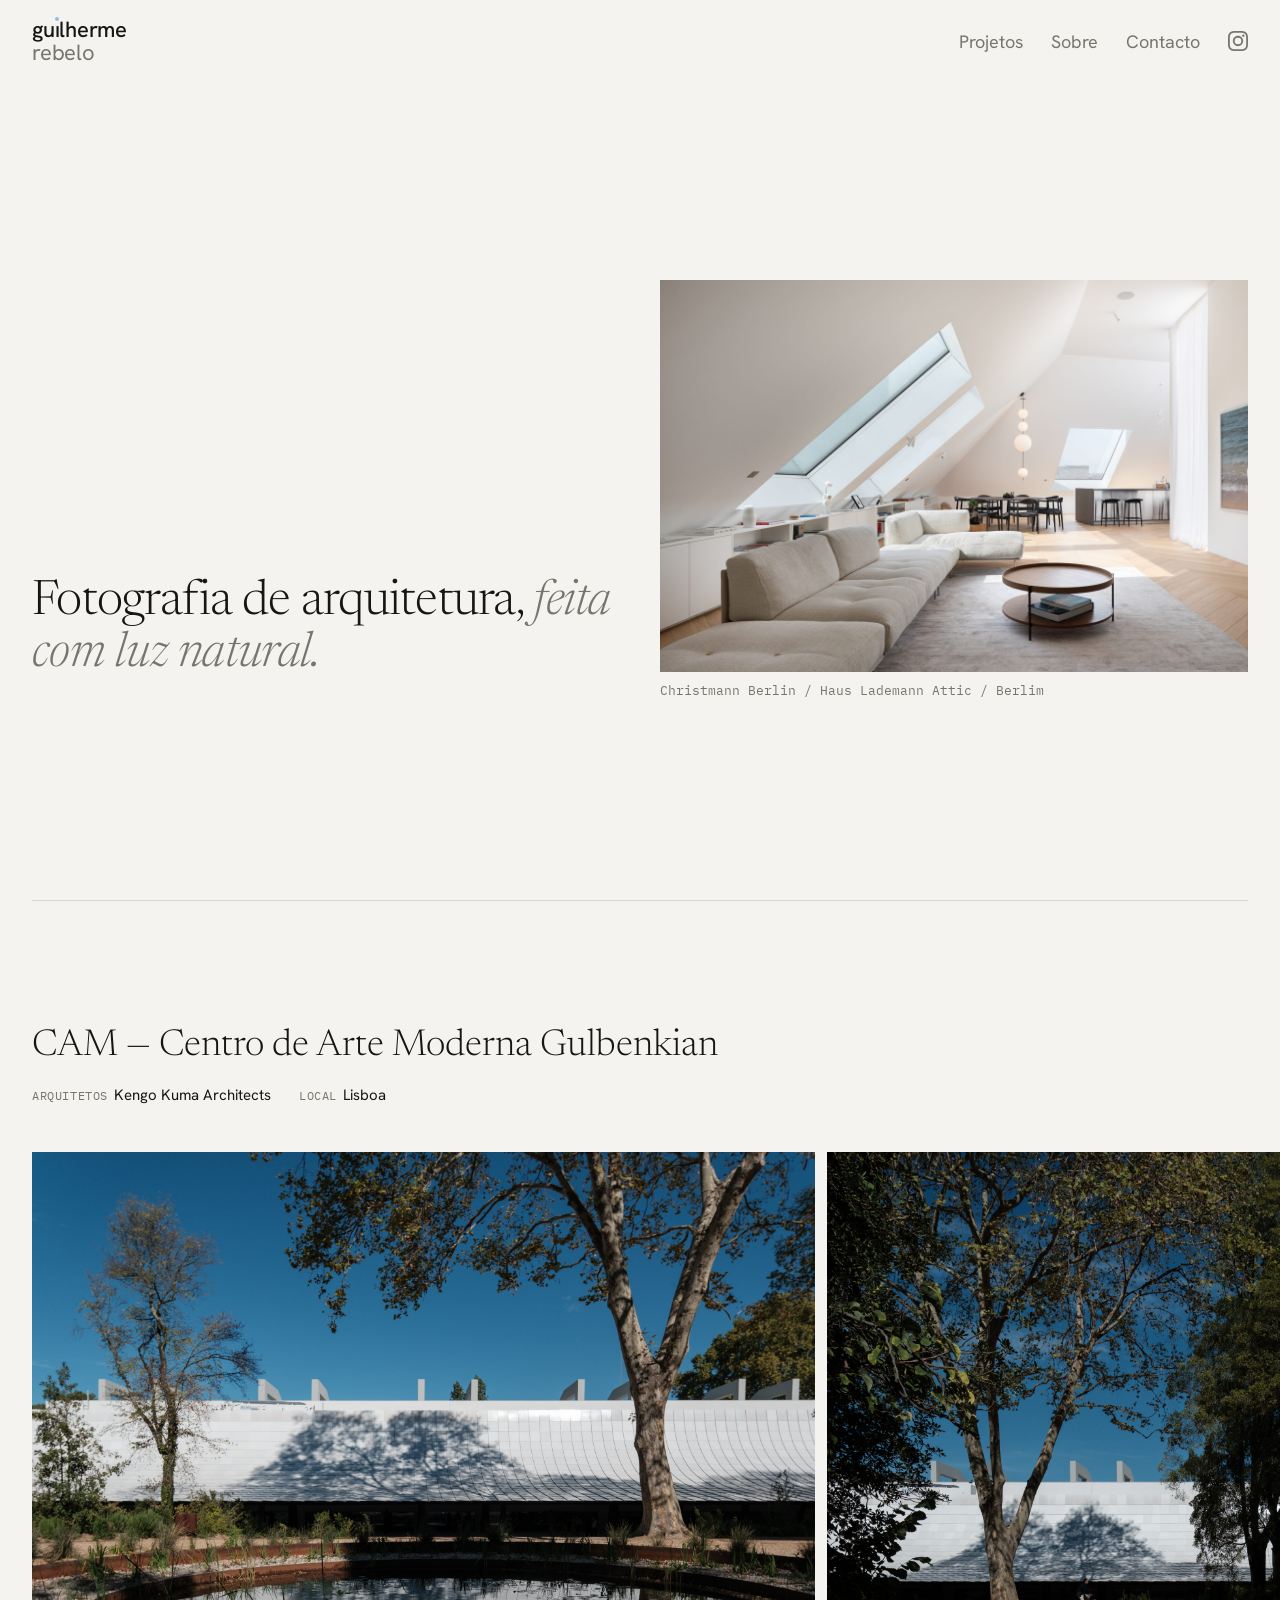
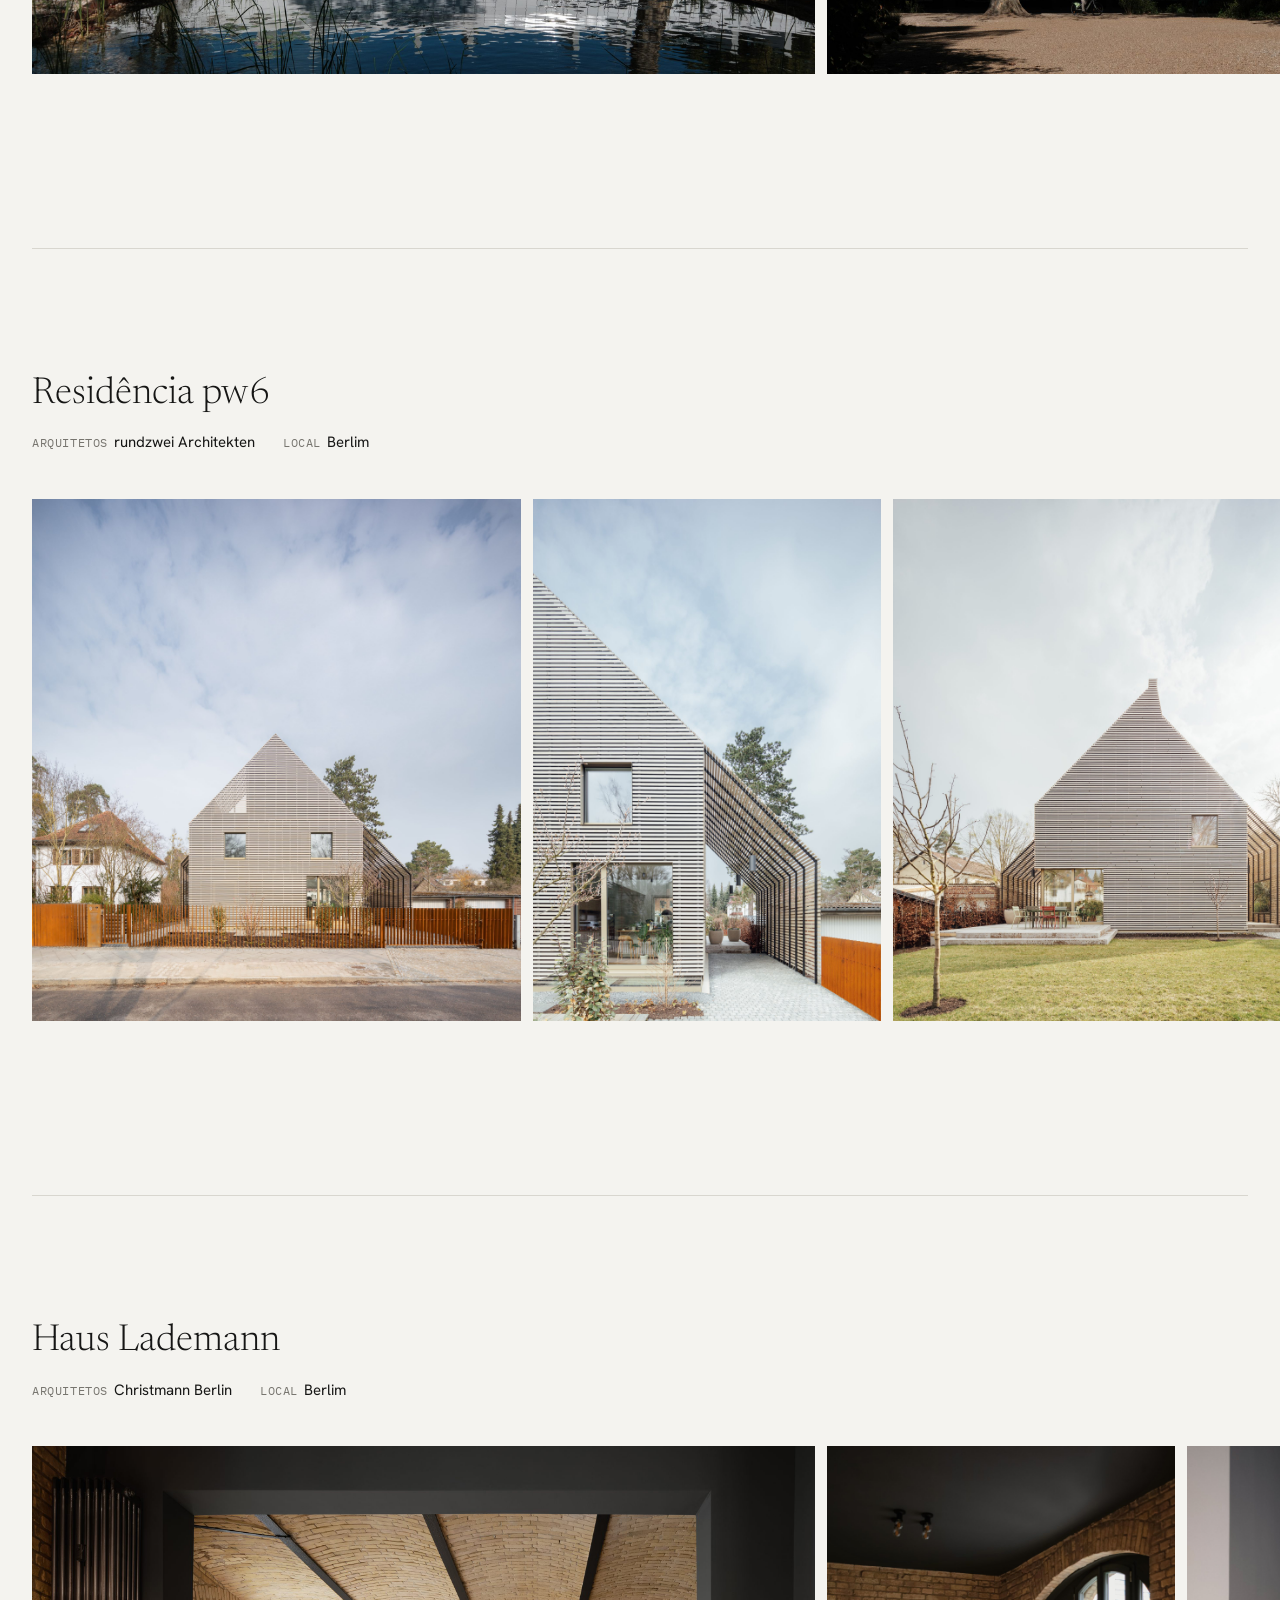
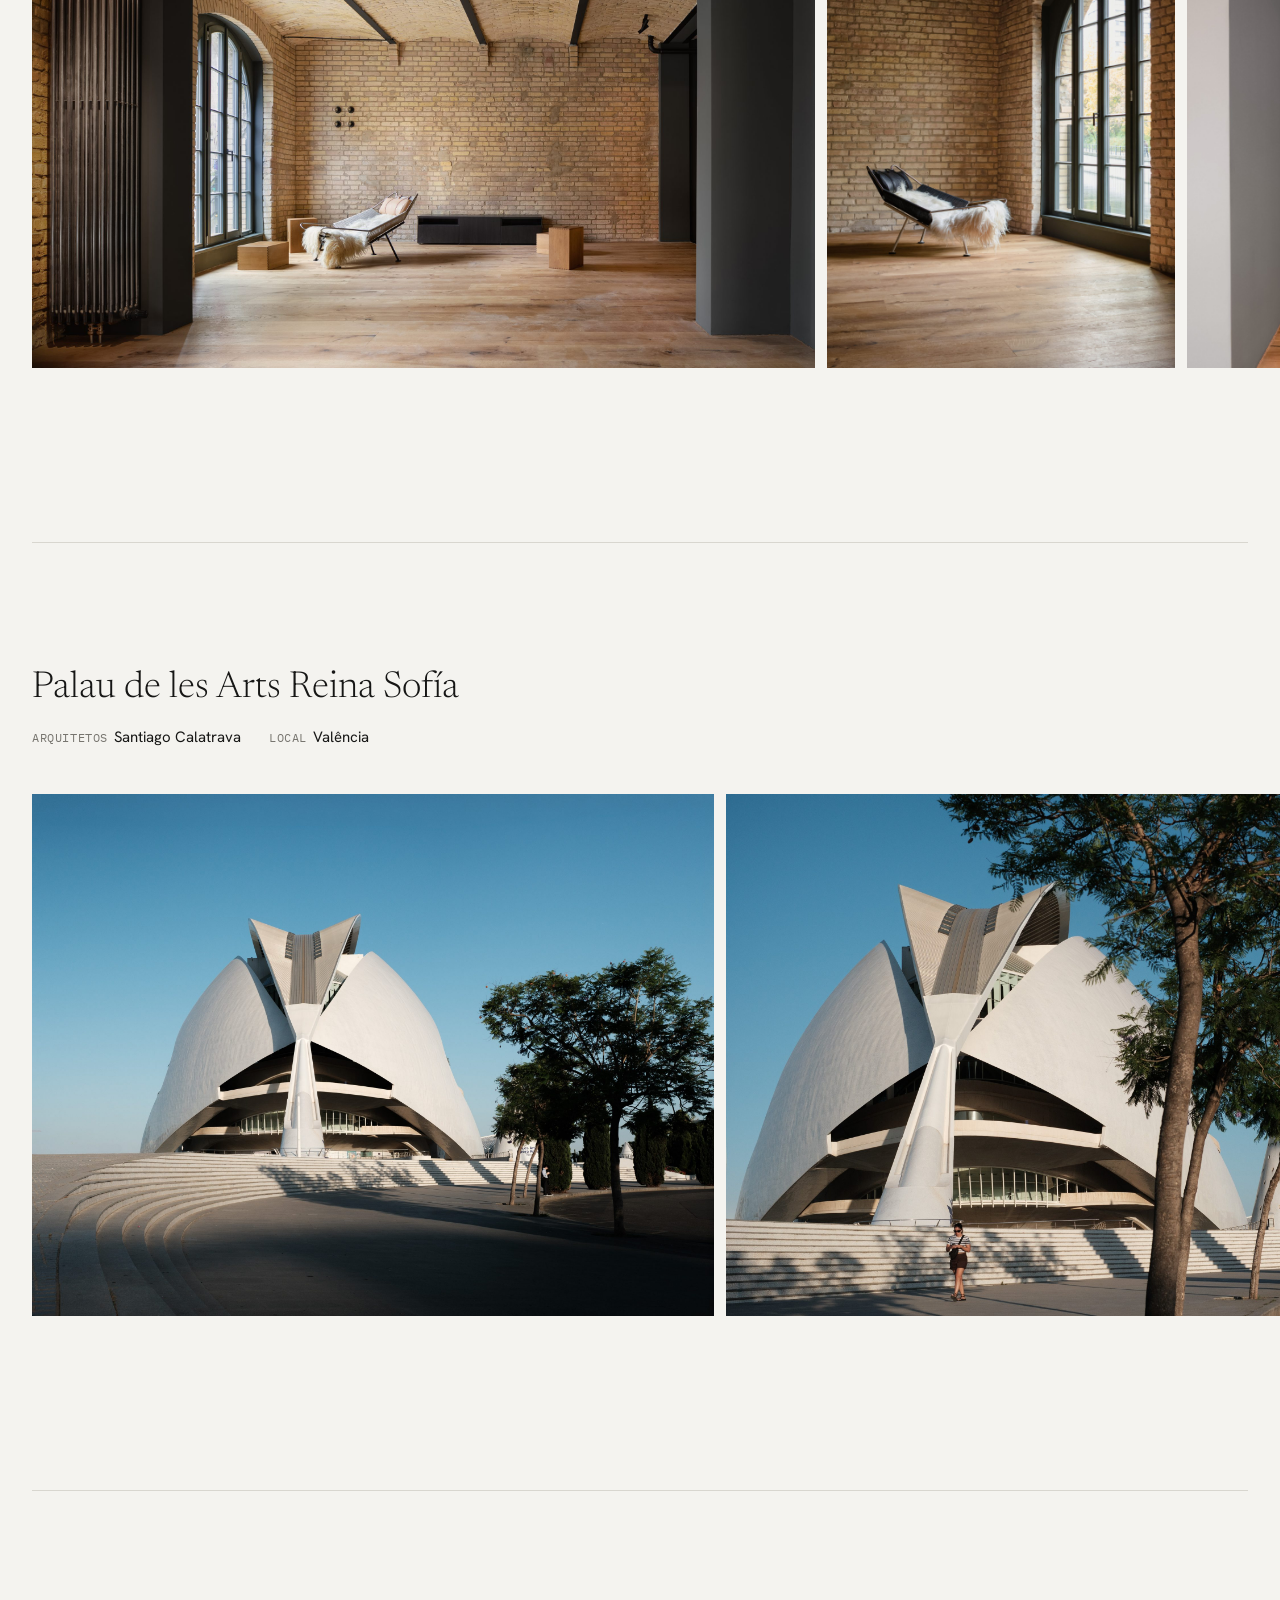
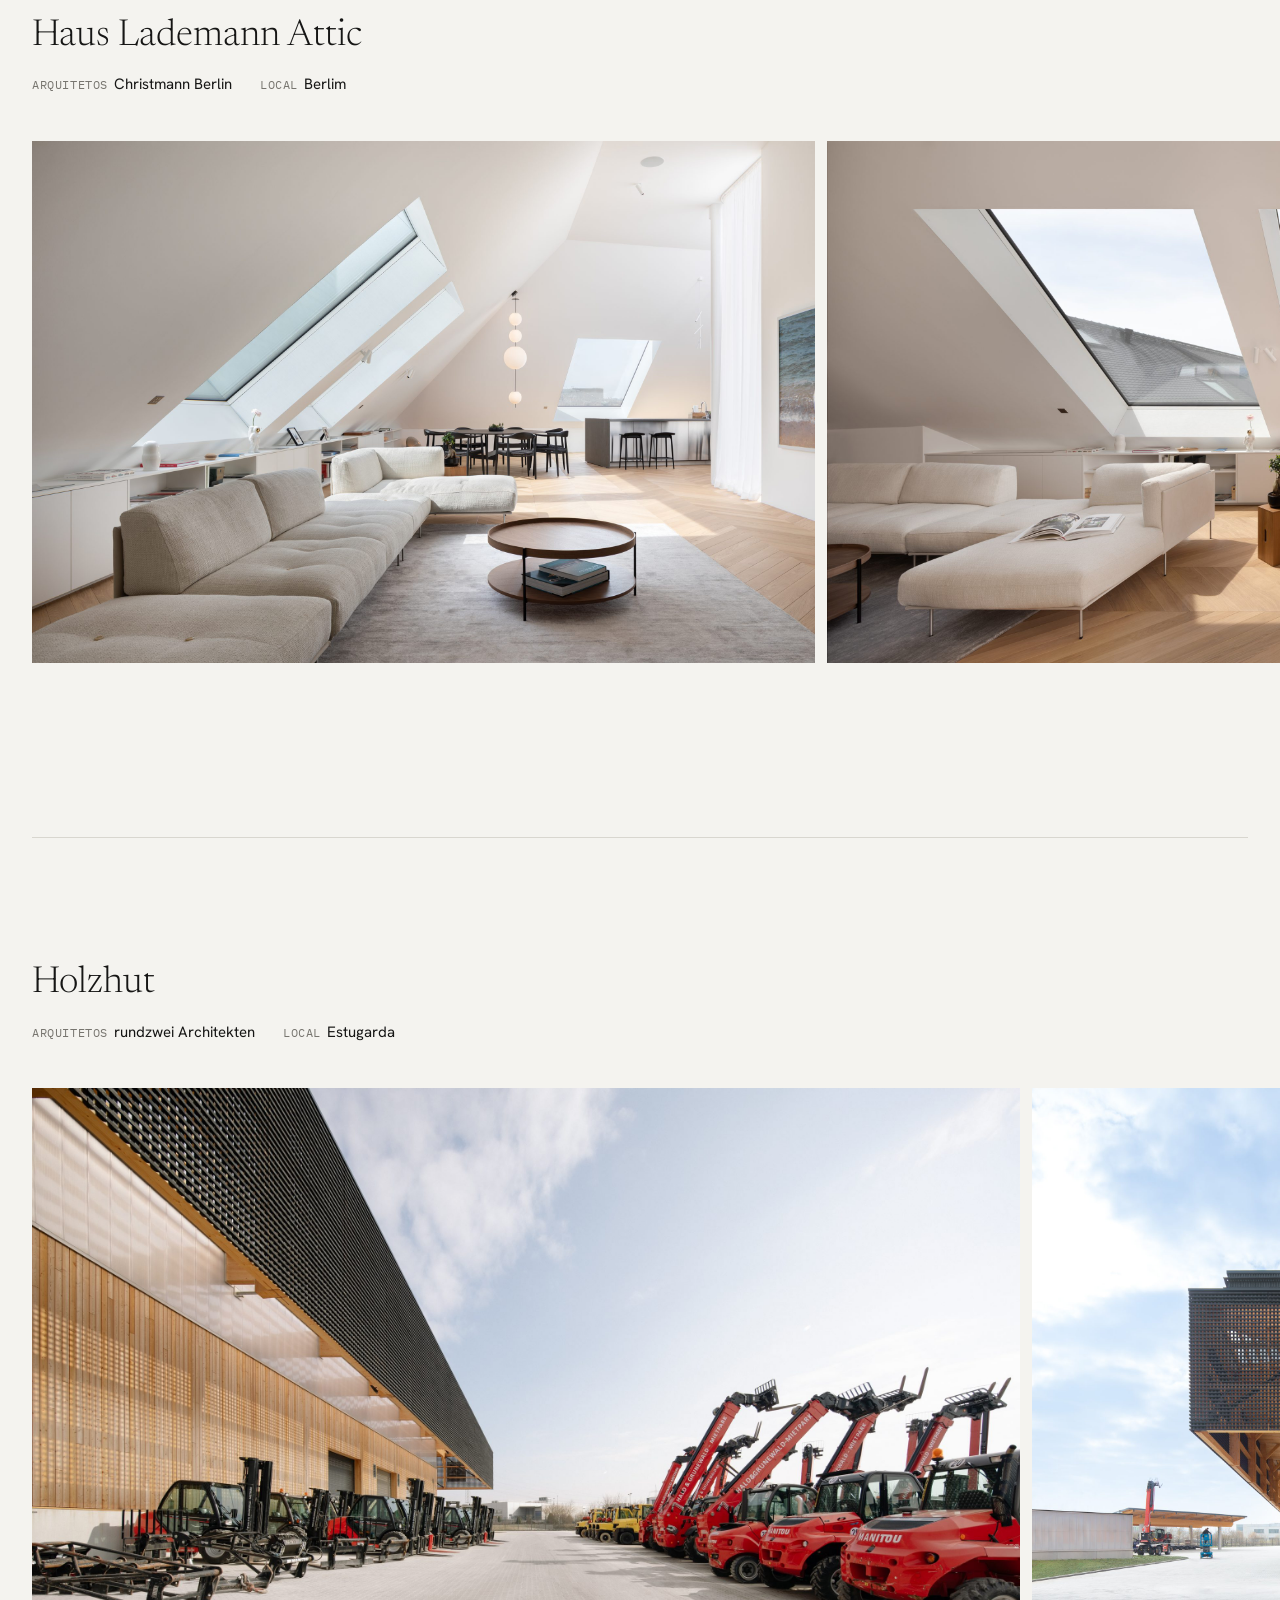
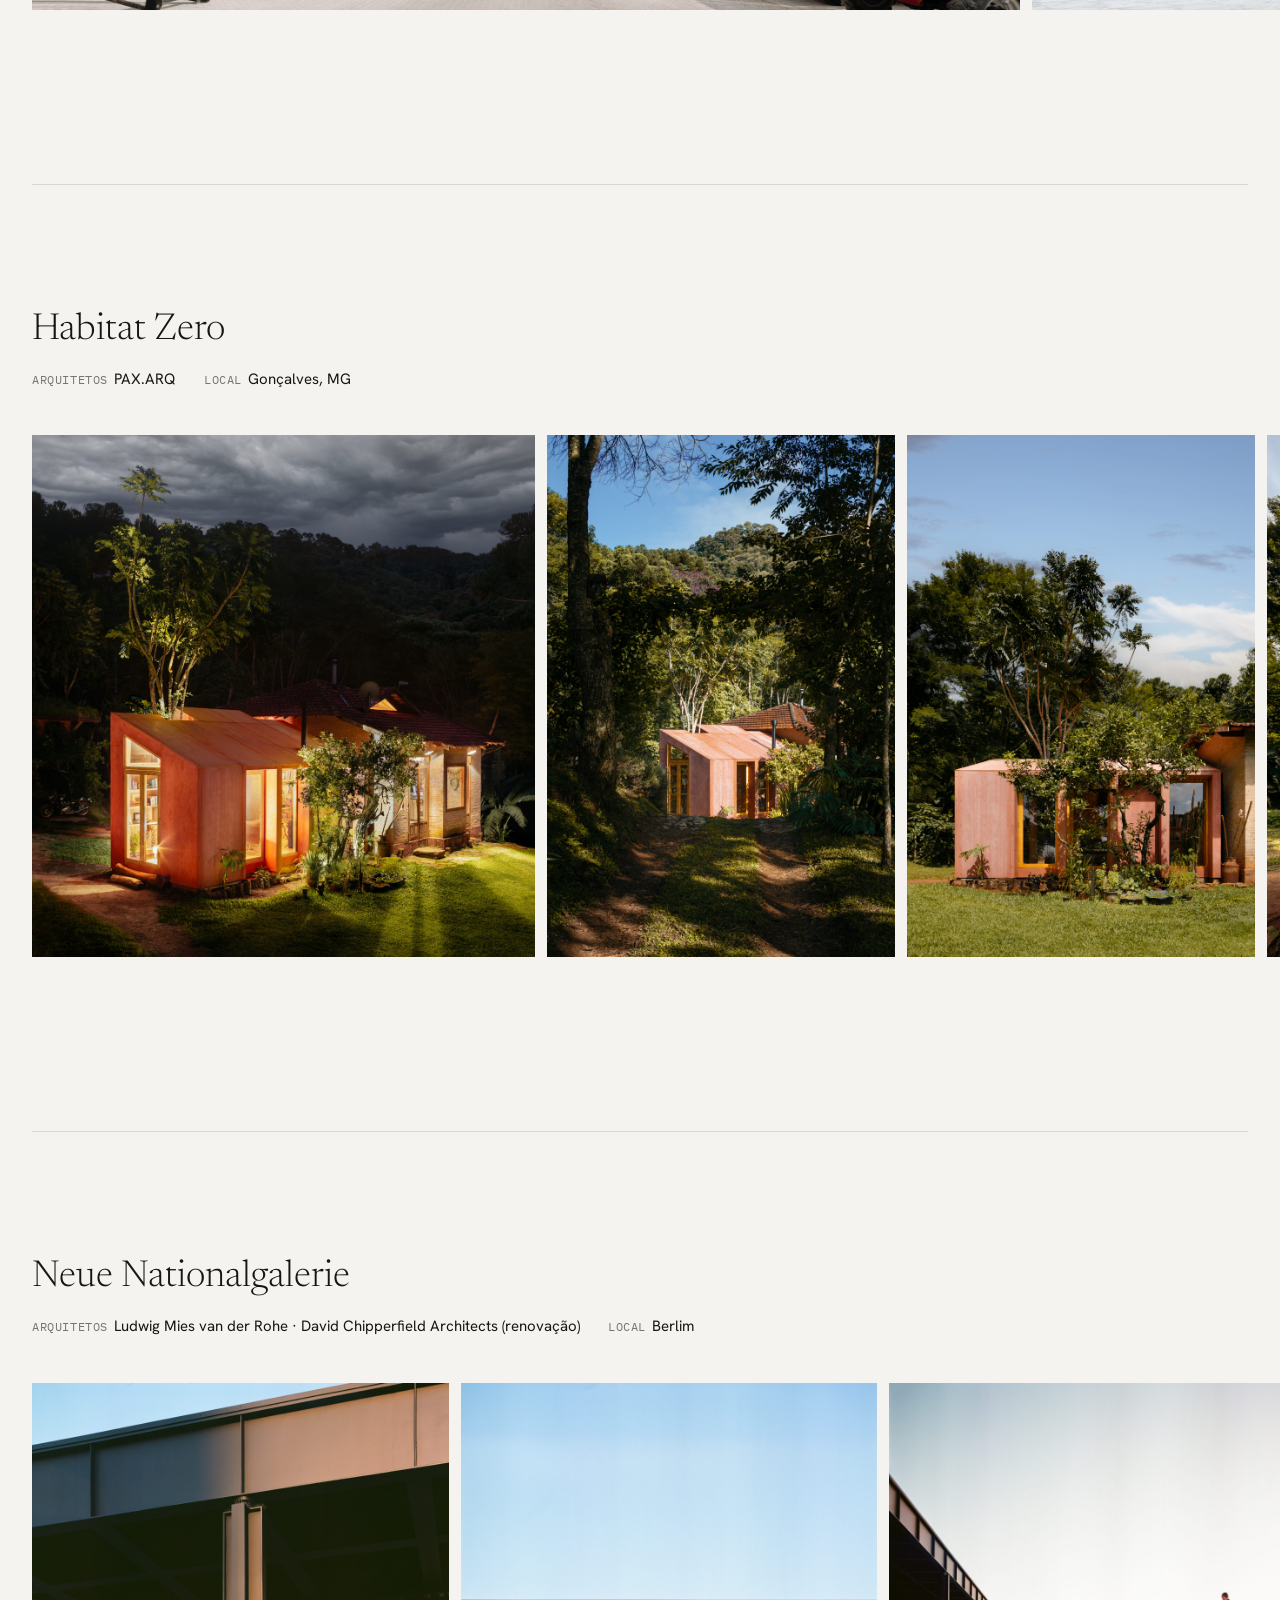
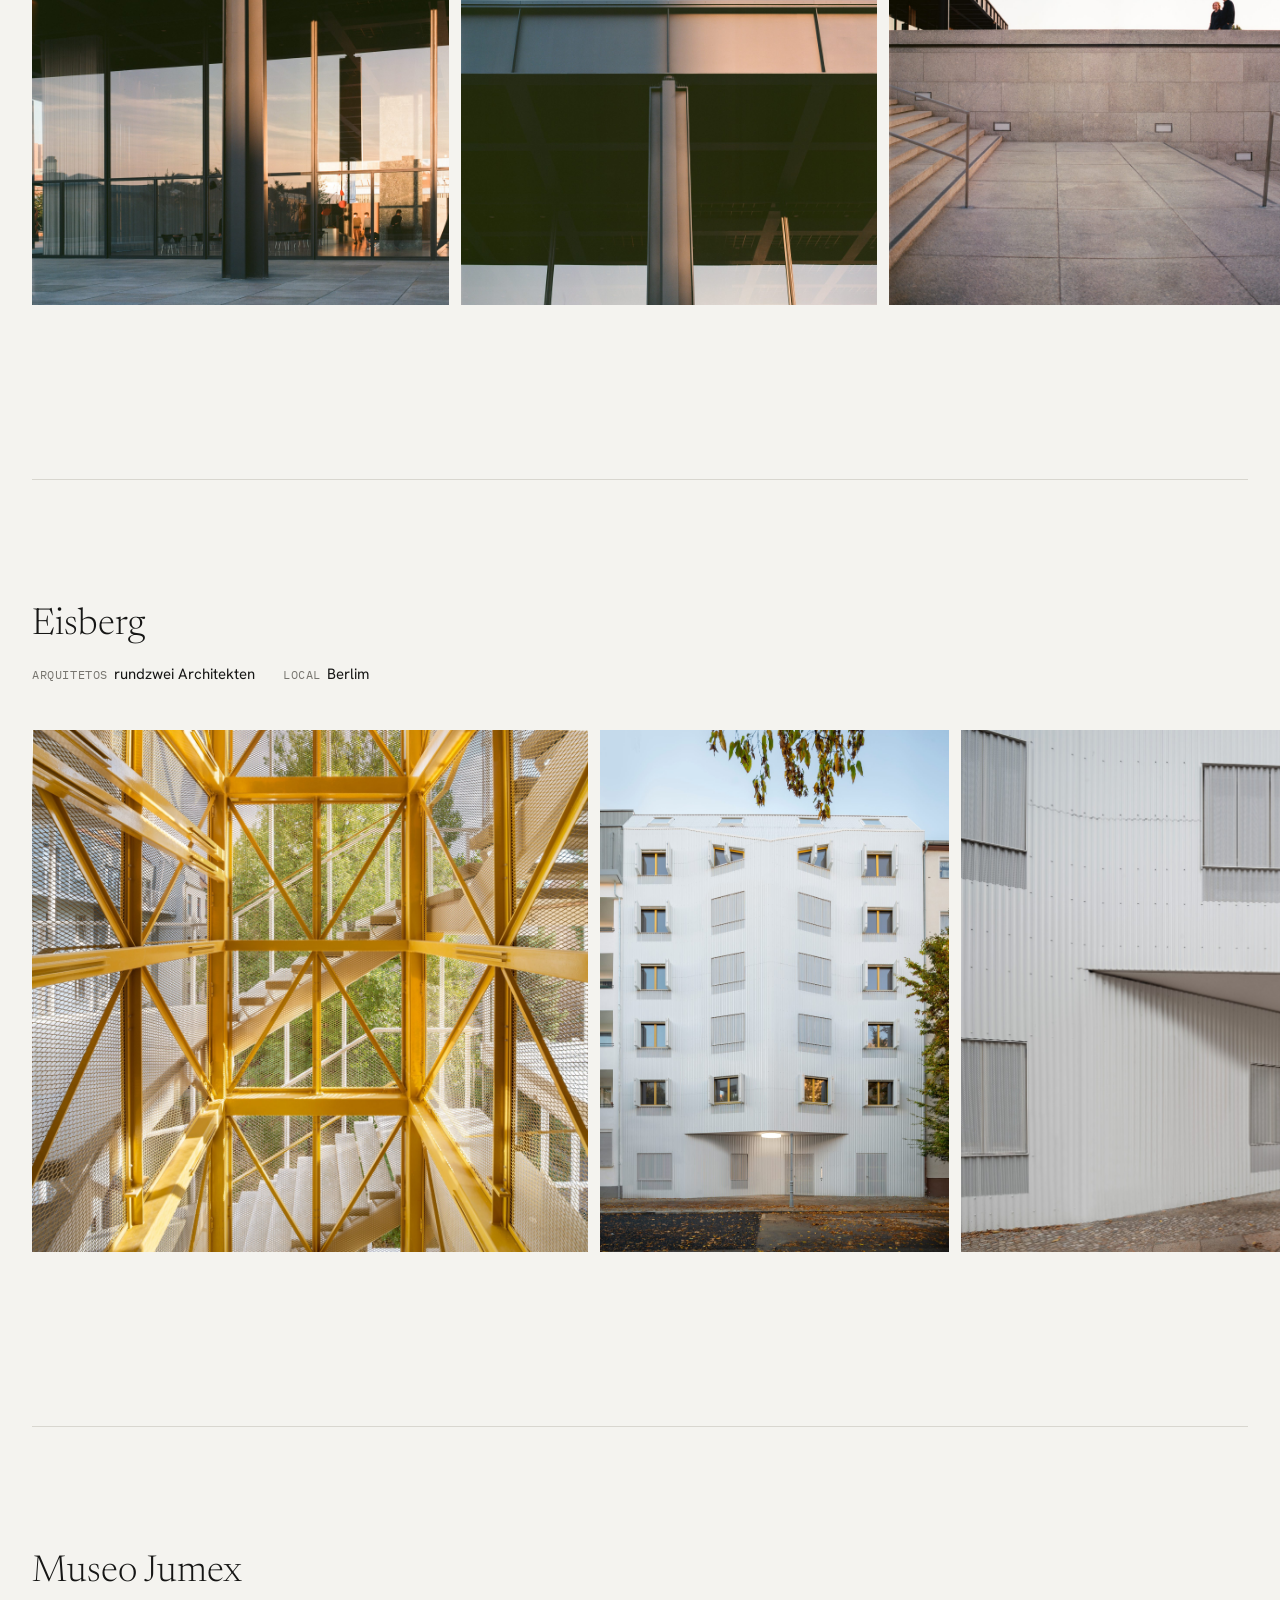
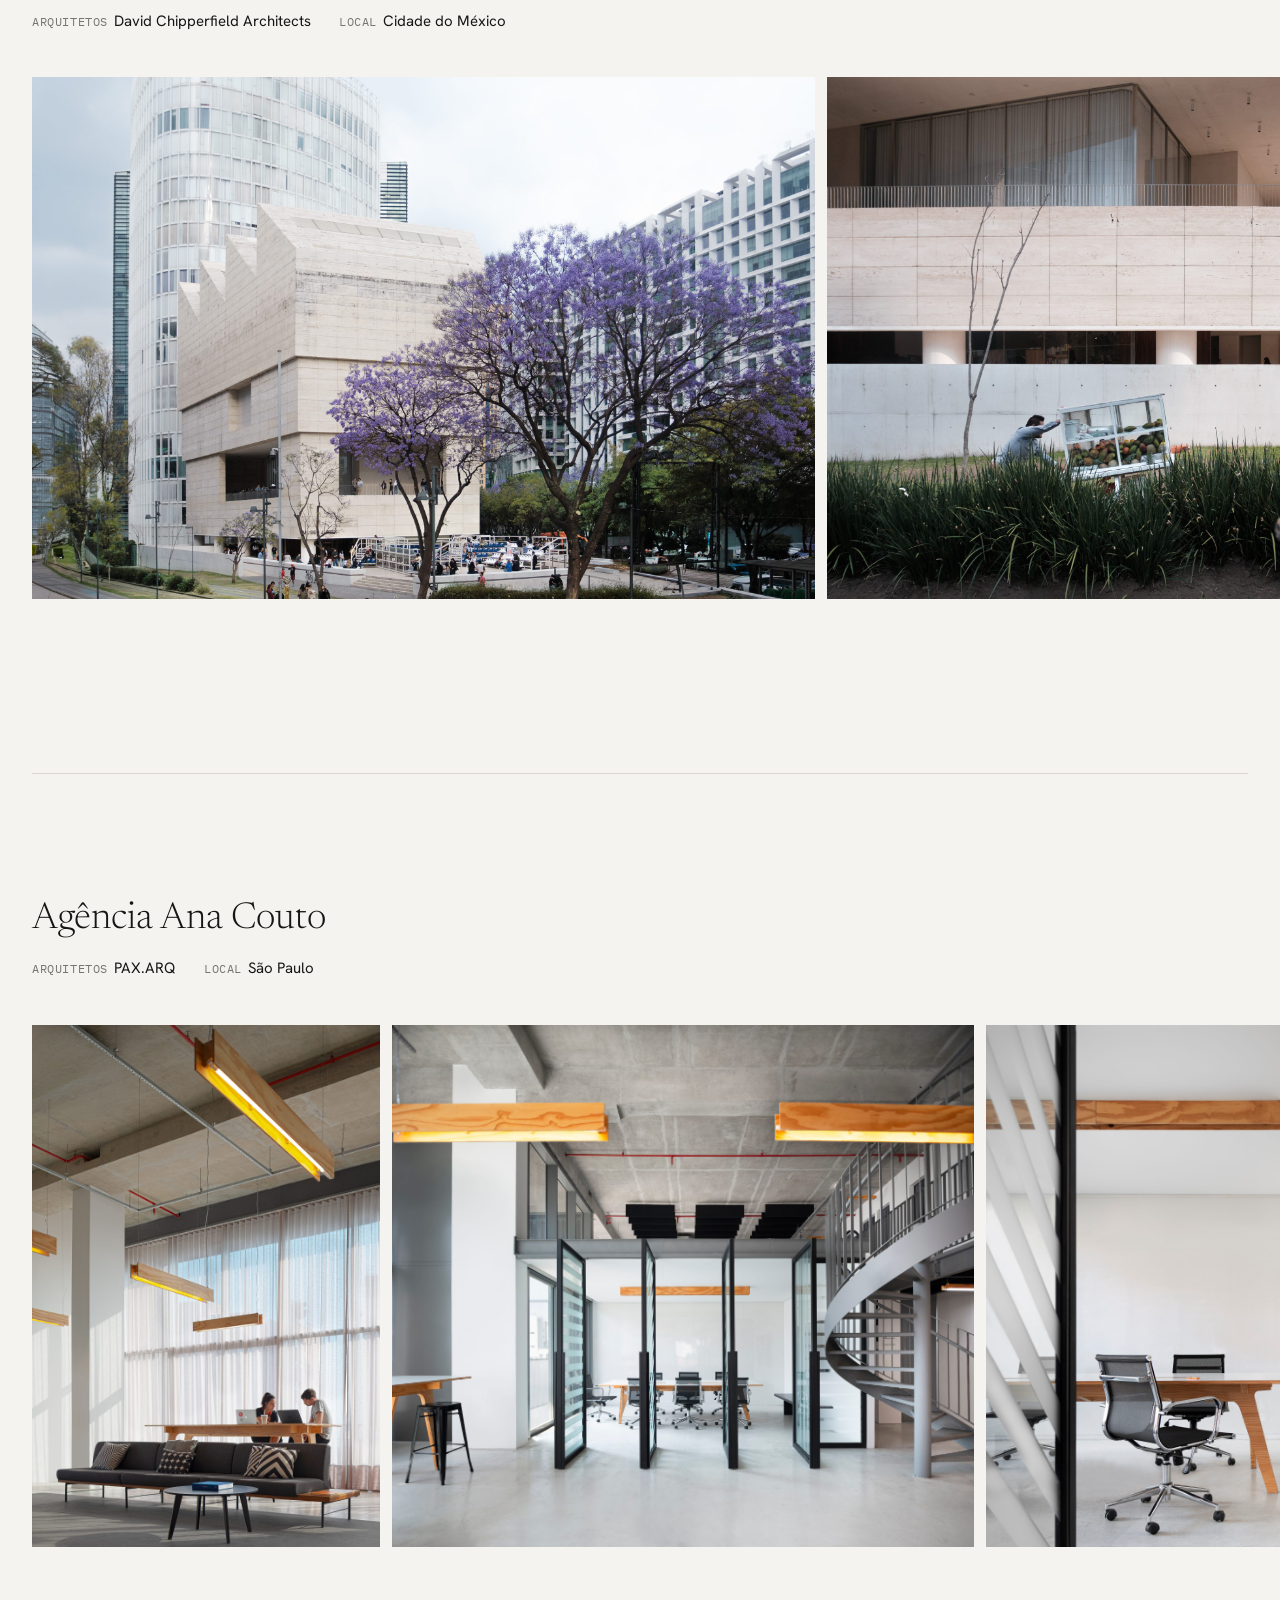
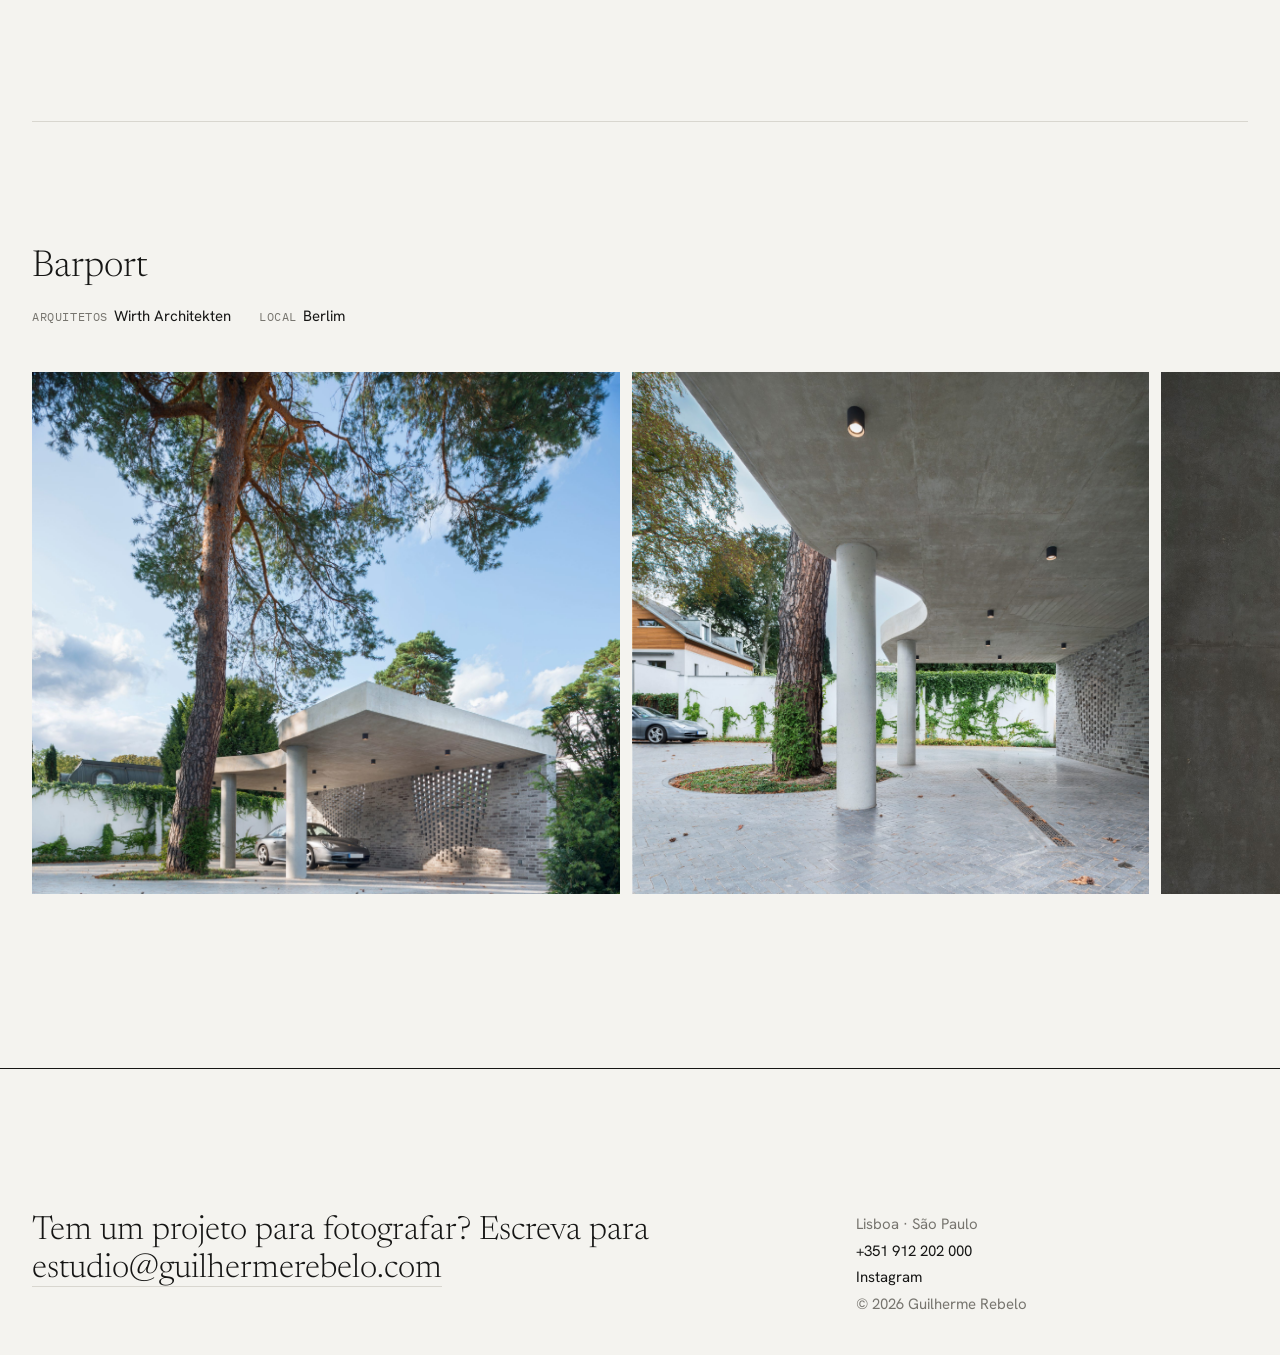
==== index.html @ eb009403 "Added IG icon" ====
<!DOCTYPE html>
<html lang="pt-PT">
	<head>
		<meta charset="UTF-8">
		<meta name="viewport" content="width=device-width, initial-scale=1">
		<title>Guilherme Rebelo — Fotógrafo de Arquitetura em Lisboa</title>
		<meta name="description" content="Guilherme Rebelo, fotógrafo de arquitetura e interiores em Lisboa e São Paulo. Fotografia de arquitetura feita com luz natural, para arquitetos, designers e construtoras.">
		<link rel="canonical" href="https://guilhermerebelo.com/">
		<meta property="og:type" content="website">
		<meta property="og:site_name" content="Guilherme Rebelo">
		<meta property="og:title" content="Guilherme Rebelo — Fotógrafo de Arquitetura em Lisboa">
		<meta property="og:description" content="Guilherme Rebelo, fotógrafo de arquitetura e interiores em Lisboa e São Paulo. Fotografia de arquitetura feita com luz natural, para arquitetos, designers e construtoras.">
		<meta property="og:url" content="https://guilhermerebelo.com/">
		<meta property="og:image" content="https://guilhermerebelo.com/og-image.jpg">
		<meta property="og:image:width" content="1200">
		<meta property="og:image:height" content="630">
		<meta property="og:locale" content="pt_PT">
		<meta name="twitter:card" content="summary_large_image">
		<script type="application/ld+json">
		{
		  "@context": "https://schema.org",
		  "@type": "ProfessionalService",
		  "name": "Guilherme Rebelo — Fotografia de Arquitetura",
		  "description": "Fotografia de arquitetura e interiores, feita com luz natural.",
		  "url": "https://guilhermerebelo.com/",
		  "image": "https://guilhermerebelo.com/og-image.jpg",
		  "logo": "https://guilhermerebelo.com/apple-touch-icon.png",
		  "email": "estudio@guilhermerebelo.com",
		  "telephone": "+351912202000",
		  "address": {
		    "@type": "PostalAddress",
		    "addressLocality": "Lisboa",
		    "addressCountry": "PT"
		  },
		  "areaServed": [
		    "Lisboa",
		    "Portugal",
		    "São Paulo",
		    "Brasil"
		  ],
		  "founder": {
		    "@type": "Person",
		    "name": "Guilherme Rebelo",
		    "jobTitle": "Fotógrafo de arquitetura"
		  },
		  "sameAs": [
		    "https://www.instagram.com/guilhermerebelo.foto/"
		  ]
		}
		</script>
		<link rel="preconnect" href="https://fonts.googleapis.com">
		<link rel="preconnect" href="https://fonts.gstatic.com" crossorigin>
		<link rel="stylesheet" href="https://fonts.googleapis.com/css2?family=Newsreader:ital,opsz,wght@0,6..72,300;1,6..72,300&family=Hanken+Grotesk:wght@400;500&family=IBM+Plex+Mono&display=swap">
		<link rel="icon" href="favicon.svg" type="image/svg+xml">
		<link rel="icon" href="favicon-32.png" type="image/png" sizes="32x32">
		<link rel="apple-touch-icon" href="apple-touch-icon.png">
		<link rel="stylesheet" href="style.css?v=13">
	</head>
	<body>
		<header class="site-header">
			<a class="logo" href="index.html" aria-label="Guilherme Rebelo, início">
				<span class="logo-name"><span>gu<span class="dot-i">ı</span>lherme</span><span>rebelo</span></span>
			</a>
			<nav>
				<a href="index.html#projetos">Projetos</a>
				<a href="sobre.html">Sobre</a>
				<a href="#contacto">Contacto</a>
				<a class="nav-ig" href="https://www.instagram.com/guilhermerebelo.foto/" target="_blank" rel="noopener" aria-label="Instagram">
					<svg viewBox="0 0 1000 1000" aria-hidden="true">
						<path fill="currentColor" transform="translate(-2.5 -2.5)" d="M295.42,6c-53.2,2.51-89.53,11-121.29,23.48-32.87,12.81-60.73,30-88.45,57.82S40.89,143,28.17,175.92c-12.31,31.83-20.65,68.19-23,121.42S2.3,367.68,2.56,503.46,3.42,656.26,6,709.6c2.54,53.19,11,89.51,23.48,121.28,12.83,32.87,30,60.72,57.83,88.45S143,964.09,176,976.83c31.8,12.29,68.17,20.67,121.39,23s70.35,2.87,206.09,2.61,152.83-.86,206.16-3.39S799.1,988,830.88,975.58c32.87-12.86,60.74-30,88.45-57.84S964.1,862,976.81,829.06c12.32-31.8,20.69-68.17,23-121.35,2.33-53.37,2.88-70.41,2.62-206.17s-.87-152.78-3.4-206.1-11-89.53-23.47-121.32c-12.85-32.87-30-60.7-57.82-88.45S862,40.87,829.07,28.19c-31.82-12.31-68.17-20.7-121.39-23S637.33,2.3,501.54,2.56,348.75,3.4,295.42,6m5.84,903.88c-48.75-2.12-75.22-10.22-92.86-17-23.36-9-40-19.88-57.58-37.29s-28.38-34.11-37.5-57.42c-6.85-17.64-15.1-44.08-17.38-92.83-2.48-52.69-3-68.51-3.29-202s.22-149.29,2.53-202c2.08-48.71,10.23-75.21,17-92.84,9-23.39,19.84-40,37.29-57.57s34.1-28.39,57.43-37.51c17.62-6.88,44.06-15.06,92.79-17.38,52.73-2.5,68.53-3,202-3.29s149.31.21,202.06,2.53c48.71,2.12,75.22,10.19,92.83,17,23.37,9,40,19.81,57.57,37.29s28.4,34.07,37.52,57.45c6.89,17.57,15.07,44,17.37,92.76,2.51,52.73,3.08,68.54,3.32,202s-.23,149.31-2.54,202c-2.13,48.75-10.21,75.23-17,92.89-9,23.35-19.85,40-37.31,57.56s-34.09,28.38-57.43,37.5c-17.6,6.87-44.07,15.07-92.76,17.39-52.73,2.48-68.53,3-202.05,3.29s-149.27-.25-202-2.53m407.6-674.61a60,60,0,1,0,59.88-60.1,60,60,0,0,0-59.88,60.1M245.77,503c.28,141.8,115.44,256.49,257.21,256.22S759.52,643.8,759.25,502,643.79,245.48,502,245.76,245.5,361.22,245.77,503m90.06-.18a166.67,166.67,0,1,1,167,166.34,166.65,166.65,0,0,1-167-166.34"/>
					</svg>
				</a>
			</nav>
		</header>

		<section class="cover">
			<h1>Fotografia de arquitetura, <em>feita com luz natural.</em></h1>
			<figure class="cover-image" id="cover-image"></figure>
		</section>

		<main id="projetos">
		<section class="project" id="cam">
			<div class="title">
				<h2>CAM — Centro de Arte Moderna Gulbenkian</h2>
				<dl>
					<div><dt>Arquitetos</dt><dd>Kengo Kuma Architects</dd></div>
					<div><dt>Local</dt><dd>Lisboa</dd></div>
				</dl>
			</div>
			<div class="row">
				<img src="images/gulbenkian-01.jpg" alt="a sombra de uma árvore projetada na longa cobertura de azulejos brancos, refletida no lago do jardim" width="2400" height="1600" loading="lazy">
				<img src="images/gulbenkian-02.jpg" alt="a cobertura branca vista entre as árvores do jardim, com a sombra de um plátano desenhada na fachada" width="2400" height="1600" loading="lazy">
				<img src="images/gulbenkian-03.jpg" alt="um casal sentado junto ao lago, de costas, diante da cobertura de azulejos brancos e de um grande plátano" width="2194" height="2400" loading="lazy">
				<img src="images/gulbenkian-04.jpg" alt="um grande plátano contra o céu azul, diante da cobertura branca, com uma pessoa sentada à beira do lago" width="2400" height="2236" loading="lazy">
				<img src="images/gulbenkian-05.jpg" alt="a grande pala curva de madeira e azulejo branco, sobre pilares escuros, contra o céu azul" width="2400" height="1600" loading="lazy">
				<img src="images/gulbenkian-06.jpg" alt="sob a pala de madeira, uma pessoa passa diante da parede branca com o nome do Centro de Arte Moderna" width="2400" height="1660" loading="lazy">
				<img src="images/gulbenkian-07.jpg" alt="uma visitante de casaco vermelho caminha no jardim, diante da cobertura branca e da pala de madeira" width="2400" height="1600" loading="lazy">
				<img src="images/gulbenkian-08.jpg" alt="o teto curvo de madeira sobre pilares escuros, com uma pessoa a caminhar no átrio coberto" width="2400" height="2201" loading="lazy">
				<img src="images/gulbenkian-09.jpg" alt="entre pilares escuros sob o teto de madeira, uma visitante caminha para o jardim ao lado do volume branco" width="2400" height="1600" loading="lazy">
				<img src="images/gulbenkian-10.jpg" alt="o espaço coberto com teto de madeira e pilares escuros, aberto para o jardim" width="2400" height="1600" loading="lazy">
			</div>
		</section>

		<section class="project" id="pw6">
			<div class="title">
				<h2>Residência pw6</h2>
				<dl>
					<div><dt>Arquitetos</dt><dd>rundzwei Architekten</dd></div>
					<div><dt>Local</dt><dd>Berlim</dd></div>
				</dl>
			</div>
			<div class="row">
				<img src="images/pw6-01.jpg" alt="fachada principal de ripas de madeira, com vedação de aço corten, vista da rua" width="2249" height="2400" loading="lazy">
				<img src="images/pw6-02.jpg" alt="a fachada de ripas prolonga-se num alpendre ripado sobre o caminho de entrada" width="1600" height="2400" loading="lazy">
				<img src="images/pw6-03.jpg" alt="fachada traseira de ripas com terraço e mesa de jardim, vista do relvado" width="2182" height="2400" loading="lazy">
				<img src="images/pw6-04.jpg" alt="empena revestida de ripas de madeira, com chaminé, vista entre ramos de árvores" width="1647" height="2400" loading="lazy">
				<img src="images/pw6-05.jpg" alt="o telhado de ripas iluminado pelo sol, meio escondido pelas árvores do jardim" width="1600" height="2400" loading="lazy">
				<img src="images/pw6-06.jpg" alt="esquina da fachada de ripas ao anoitecer, com janelas iluminadas por dentro" width="1652" height="2400" loading="lazy">
				<img src="images/pw6-07.jpg" alt="escada branca em espiral suspensa no pé-direito duplo, sobre a cozinha e a sala de jantar" width="1600" height="2400" loading="lazy">
				<img src="images/pw6-08.jpg" alt="sala de pé-direito duplo com teto de madeira, mesa, cadeiras e ilha de cozinha" width="1600" height="2400" loading="lazy">
				<img src="images/pw6-09.jpg" alt="luz do sol numa parede branca, com ramos vermelhos numa jarra junto à ilha da cozinha" width="1920" height="2400" loading="lazy">
				<img src="images/pw6-10.jpg" alt="vista do corredor para um escritório luminoso, com uma pessoa a passar desfocada" width="1563" height="2400" loading="lazy">
				<img src="images/pw6-11.jpg" alt="piscina interior em betão, iluminada por uma claraboia ao fundo" width="2400" height="2383" loading="lazy">
				<img src="images/pw6-12.jpg" alt="a piscina interior vista através de uma parede de vidro com caixilhos pretos" width="2400" height="1488" loading="lazy">
			</div>
		</section>

		<section class="project" id="haus-lademann">
			<div class="title">
				<h2>Haus Lademann</h2>
				<dl>
					<div><dt>Arquitetos</dt><dd>Christmann Berlin</dd></div>
					<div><dt>Local</dt><dd>Berlim</dd></div>
				</dl>
			</div>
			<div class="row">
				<img src="images/haus-lademann-01.jpg" alt="sala com abóbadas de tijolo amarelo, vigas de aço escuras, chão de madeira e uma espreguiçadeira com pele de ovelha" width="2400" height="1600" loading="lazy">
				<img src="images/haus-lademann-02.jpg" alt="espreguiçadeira com pele de ovelha junto a uma grande janela em arco, numa sala de paredes de tijolo à vista" width="1600" height="2400" loading="lazy">
				<img src="images/haus-lademann-03.jpg" alt="uma bicicleta encostada a uma parede cinzenta, vista através de um arco sob uma abóbada de tijolo" width="1600" height="2400" loading="lazy">
				<img src="images/haus-lademann-04.jpg" alt="lareira embutida numa parede preta, entre tijolo à vista, com um sofá de pele e uma planta junto à janela em arco" width="2300" height="2400" loading="lazy">
				<img src="images/haus-lademann-05.jpg" alt="quarto sob abóbadas de tijolo, com cama branca e um roupeiro cinzento com uma porta aberta para a casa de banho" width="2400" height="1600" loading="lazy">
				<img src="images/haus-lademann-06.jpg" alt="porta envidraçada aberta sobre o canal e uma ponte de pedra, com uma planta e um tapete cinzento no quarto" width="2400" height="1600" loading="lazy">
				<img src="images/haus-lademann-07.jpg" alt="sala de jantar escura com um quadro de floresta, mesa preta e cadeiras de veludo amarelo" width="1600" height="2400" loading="lazy">
				<img src="images/haus-lademann-08.jpg" alt="vista através de um arco para uma cozinha escura, com mesa preta e cadeiras de veludo amarelo" width="1600" height="2400" loading="lazy">
				<img src="images/haus-lademann-09.jpg" alt="cozinha em cinzento-escuro com prateleiras de aço, copos e loiça, diante de cadeiras amarelas" width="2116" height="2400" loading="lazy">
			</div>
		</section>

		<section class="project" id="reina-sofia">
			<div class="title">
				<h2>Palau de les Arts Reina Sofía</h2>
				<dl>
					<div><dt>Arquitetos</dt><dd>Santiago Calatrava</dd></div>
					<div><dt>Local</dt><dd>Valência</dd></div>
				</dl>
			</div>
			<div class="row">
				<img src="images/reina-sofia-01.jpg" alt="a fachada principal do Palau, com as duas cascas brancas e a crista central, sobre a escadaria ao sol" width="2400" height="1836" loading="lazy">
				<img src="images/reina-sofia-02.jpg" alt="a mesma fachada vista entre pinheiros, com duas pessoas na escadaria" width="2400" height="1838" loading="lazy">
				<img src="images/reina-sofia-03.jpg" alt="o Palau visto da ponte pedonal, com a pala curva sobre o edifício e os prédios da cidade ao fundo" width="2400" height="1502" loading="lazy">
				<img src="images/reina-sofia-04.jpg" alt="a lateral do edifício, com a pala branca e terraços ajardinados, junto ao espelho de água e aos ciprestes" width="1714" height="2400" loading="lazy">
				<img src="images/reina-sofia-05.jpg" alt="o sol rasante a passar sob a pala branca, com três pessoas a caminhar junto ao espelho de água" width="2066" height="2400" loading="lazy">
				<img src="images/reina-sofia-06.jpg" alt="a cobertura branca a surgir por trás de palmeiras e arbustos floridos do jardim" width="1600" height="2400" loading="lazy">
				<img src="images/reina-sofia-07.jpg" alt="a ponta da pala branca sobre o espelho de água, com uma torre de vidro e o passeio ao fundo" width="2400" height="1979" loading="lazy">
				<img src="images/reina-sofia-08.jpg" alt="as cascas brancas sobrepostas e a pala curva vistas de baixo, contra o céu azul" width="2400" height="1745" loading="lazy">
			</div>
		</section>

		<section class="project" id="haus-lademann-attic">
			<div class="title">
				<h2>Haus Lademann Attic</h2>
				<dl>
					<div><dt>Arquitetos</dt><dd>Christmann Berlin</dd></div>
					<div><dt>Local</dt><dd>Berlim</dd></div>
				</dl>
			</div>
			<div class="row">
				<img src="images/haus-lademann-attic-01.jpg" alt="sala sob a cobertura inclinada, com claraboias, sofá claro, mesa de centro redonda e a cozinha ao fundo" width="2400" height="1600" loading="lazy">
				<img src="images/haus-lademann-attic-02.jpg" alt="duas grandes claraboias sobre a sala, com sofá branco, estante baixa e chão de madeira em espinha" width="2400" height="1600" loading="lazy">
				<img src="images/haus-lademann-attic-03.jpg" alt="uma claraboia emoldura os telhados vizinhos, sobre uma cadeira com pele de ovelha" width="1600" height="2400" loading="lazy">
				<img src="images/haus-lademann-attic-04.jpg" alt="lareira acesa numa parede branca, com um quadro escuro e uma manta azul sobre uma mesa de madeira" width="1714" height="2400" loading="lazy">
				<img src="images/haus-lademann-attic-05.jpg" alt="a sala aberta sob as claraboias, vista da bancada de mármore da cozinha com maçãs verdes" width="2400" height="1600" loading="lazy">
				<img src="images/haus-lademann-attic-06.jpg" alt="uma janela de sótão aberta para as árvores, sobre a bancada da cozinha e dois bancos pretos" width="1600" height="2400" loading="lazy">
				<img src="images/haus-lademann-attic-07.jpg" alt="cozinha branca sob a cobertura inclinada, com bancada de pedra, bancos pretos e uma cortina leve" width="2191" height="2400" loading="lazy">
				<img src="images/haus-lademann-attic-08.jpg" alt="um homem à janela, visto através de uma porta de vidro, junto à escada de acesso ao sótão" width="1600" height="2400" loading="lazy">
				<img src="images/haus-lademann-attic-09.jpg" alt="quarto branco sob a cobertura, com a cama ao centro refletida nos espelhos dos roupeiros" width="2400" height="1600" loading="lazy">
			</div>
		</section>

		<section class="project" id="holzhut">
			<div class="title">
				<h2>Holzhut</h2>
				<dl>
					<div><dt>Arquitetos</dt><dd>rundzwei Architekten</dd></div>
					<div><dt>Local</dt><dd>Estugarda</dd></div>
				</dl>
			</div>
			<div class="row">
				<img src="images/holzhut-01.jpg" alt="fachada comprida revestida de ripas de madeira, sob uma grelha metálica escura, com empilhadoras vermelhas alinhadas no pátio" width="2400" height="1268" loading="lazy">
				<img src="images/holzhut-02.jpg" alt="o volume de madeira com o andar superior em grelha metálica escura em consola, contra o céu azul" width="2400" height="1600" loading="lazy">
				<img src="images/holzhut-03.jpg" alt="esquina do edifício, com a grelha escura sobre a base de madeira e máquinas amarelas e vermelhas estacionadas" width="2400" height="1600" loading="lazy">
				<img src="images/holzhut-05.jpg" alt="pormenor da estrutura de madeira e das chapas perfuradas pretas sob a consola" width="2400" height="2129" loading="lazy">
				<img src="images/holzhut-08.jpg" alt="escada em espiral de aço escuro num interior com pilares e teto de madeira" width="2024" height="2400" loading="lazy">
				<img src="images/holzhut-10.jpg" alt="a escada em espiral vista de baixo, a subir entre os pisos de escritórios" width="1600" height="2400" loading="lazy">
			</div>
		</section>

		<section class="project" id="habitat-zero">
			<div class="title">
				<h2>Habitat Zero</h2>
				<dl>
					<div><dt>Arquitetos</dt><dd>PAX.ARQ</dd></div>
					<div><dt>Local</dt><dd>Gonçalves, MG</dd></div>
				</dl>
			</div>
			<div class="row">
				<img src="images/habitat-zero-01.jpg" alt="o pequeno volume cor de terra iluminado por dentro ao anoitecer, junto à casa antiga, sob um céu de tempestade" width="2313" height="2400" loading="lazy">
				<img src="images/habitat-zero-02.jpg" alt="o volume rosado ao fundo de um caminho de terra, entre a mata" width="1600" height="2400" loading="lazy">
				<img src="images/habitat-zero-03.jpg" alt="o anexo cor de terra entre plantas e uma árvore alta, sob o céu azul" width="1600" height="2400" loading="lazy">
				<img src="images/habitat-zero-04.jpg" alt="parede rosada com uma janela de caixilho de madeira e uma folha de costela-de-adão em primeiro plano" width="1600" height="2400" loading="lazy">
				<img src="images/habitat-zero-05.jpg" alt="o anexo de empena inclinada ao lado da casa de taipa, com a serra ao fundo" width="2400" height="2012" loading="lazy">
				<img src="images/habitat-zero-06.jpg" alt="uma árvore esguia ergue-se diante do volume rosado, contra o céu azul" width="1600" height="2400" loading="lazy">
				<img src="images/habitat-zero-07.jpg" alt="o volume rosado com janelas iluminadas, sob um céu nublado, ao lado de uma árvore alta" width="1600" height="2400" loading="lazy">
				<img src="images/habitat-zero-08.jpg" alt="a fachada rosada e uma janela de canto, com a encosta coberta de mata atrás" width="2400" height="1600" loading="lazy">
				<img src="images/habitat-zero-09.jpg" alt="interior revestido de contraplacado, com uma salamandra preta e uma cadeira junto à porta" width="1910" height="2400" loading="lazy">
				<img src="images/habitat-zero-10.jpg" alt="sala de contraplacado com teto inclinado, estante e uma porta envidraçada aberta para o verde" width="1600" height="2400" loading="lazy">
				<img src="images/habitat-zero-11.jpg" alt="estante embutida entre janelas altas, num interior todo de contraplacado" width="1600" height="2400" loading="lazy">
				<img src="images/habitat-zero-12.jpg" alt="interior de contraplacado com uma guitarra, um cão deitado e a salamandra, a abrir para a casa antiga" width="1600" height="2400" loading="lazy">
			</div>
		</section>

		<section class="project" id="neue-nationalgalerie">
			<div class="title">
				<h2>Neue Nationalgalerie</h2>
				<dl>
					<div><dt>Arquitetos</dt><dd>Ludwig Mies van der Rohe · David Chipperfield Architects (renovação)</dd></div>
					<div><dt>Local</dt><dd>Berlim</dd></div>
				</dl>
			</div>
			<div class="row">
				<img src="images/neue-nationalgalerie-01.jpg" alt="um pilar cruciforme de aço sob a cobertura, com o pôr do sol refletido na fachada de vidro" width="1916" height="2400" loading="lazy">
				<img src="images/neue-nationalgalerie-02.jpg" alt="a aresta da cobertura de aço e um pilar cruciforme contra o céu azul claro" width="1916" height="2400" loading="lazy">
				<img src="images/neue-nationalgalerie-03.jpg" alt="o terraço de granito e a escadaria sob a cobertura, com duas pessoas sentadas no muro" width="1916" height="2400" loading="lazy">
				<img src="images/neue-nationalgalerie-04.jpg" alt="um pilar de aço diante da fachada de vidro ao anoitecer, com a cidade refletida e o átrio iluminado" width="1600" height="2400" loading="lazy">
				<img src="images/neue-nationalgalerie-05.jpg" alt="o átrio sob a grelha do teto, com cortinas leves e uma escultura vermelha por trás do vidro" width="1600" height="2400" loading="lazy">
				<img src="images/neue-nationalgalerie-06.jpg" alt="a cobertura de aço em consola sobre o muro de granito do terraço, ao entardecer" width="1600" height="2400" loading="lazy">
				<img src="images/neue-nationalgalerie-07.jpg" alt="o pavilhão de vidro e aço visto de frente, pousado no terraço sob um céu pálido" width="2297" height="2400" loading="lazy">
				<img src="images/neue-nationalgalerie-08.jpg" alt="o pavilhão iluminado por dentro ao anoitecer, sob um céu azul profundo, entre árvores" width="2400" height="1266" loading="lazy">
				<img src="images/neue-nationalgalerie-09.jpg" alt="a escadaria de granito e o pavilhão iluminado sob o céu azul da noite" width="1600" height="2400" loading="lazy">
			</div>
		</section>

		<section class="project" id="die-eisberg">
			<div class="title">
				<h2>Eisberg</h2>
				<dl>
					<div><dt>Arquitetos</dt><dd>rundzwei Architekten</dd></div>
					<div><dt>Local</dt><dd>Berlim</dd></div>
				</dl>
			</div>
			<div class="row">
				<img src="images/die-eisberg-01.jpg" alt="estrutura amarela da escada exterior vista por dentro, entre chapa perfurada e árvores" width="2400" height="2252" loading="lazy">
				<img src="images/die-eisberg-02.jpg" alt="fachada branca de chapa ondulada com janelas irregulares, ao entardecer" width="1602" height="2400" loading="lazy">
				<img src="images/die-eisberg-03.jpg" alt="pormenor da fachada branca de chapa ondulada, com uma pala sobre a porta de entrada" width="2400" height="2097" loading="lazy">
				<img src="images/die-eisberg-04.jpg" alt="varandas brancas sobrepostas com caixilhos de madeira, vistas de baixo" width="1467" height="2400" loading="lazy">
				<img src="images/die-eisberg-06.jpg" alt="galeria exterior estreita entre o vidro e a estrutura branca, com uma pessoa ao fundo" width="1914" height="2400" loading="lazy">
				<img src="images/die-eisberg-08.jpg" alt="o pátio com a escada amarela e as varandas brancas, entre árvores de outono" width="2400" height="1602" loading="lazy">
			</div>
		</section>

		<section class="project" id="jumex">
			<div class="title">
				<h2>Museo Jumex</h2>
				<dl>
					<div><dt>Arquitetos</dt><dd>David Chipperfield Architects</dd></div>
					<div><dt>Local</dt><dd>Cidade do México</dd></div>
				</dl>
			</div>
			<div class="row">
				<img src="images/jumex-14.jpg" alt="Museo Jumex building and sawtooth roof framed by blooming purple jacaranda trees and modern high-rises" width="2400" height="1600" loading="lazy">
				<img src="images/jumex-13.jpg" alt="Vendor pushing a fruit cart past Museo Jumex facade framed by plants and a tree trunk" width="2400" height="1600" loading="lazy">
				<img src="images/jumex-11.jpg" alt="Worker in safety vest resting below the geometric travertine facade of Museo Jumex" width="1706" height="2400" loading="lazy">
				<img src="images/jumex-10.jpg" alt="Construction worker on scaffolding in front of the travertine facade of Museo Jumex" width="2400" height="1600" loading="lazy">
				<img src="images/jumex-09.jpg" alt="Two workers riding in the back of a pickup truck outside the entrance of Museo Jumex" width="1740" height="2400" loading="lazy">
				<img src="images/jumex-02.jpg" alt="Travertine facade of Museo Jumex framed by an overhanging roof and blooming jacaranda tree" width="2400" height="1757" loading="lazy">
				<img src="images/jumex-04.jpg" alt="Water reflection showing the travertine facade and sawtooth roof of Museo Jumex with trees" width="2400" height="1730" loading="lazy">
				<img src="images/jumex-05.jpg" alt="Visitor standing in a sunlit, stone-clad open-air loggia at Museo Jumex" width="1600" height="2400" loading="lazy">
				<img src="images/jumex-07.jpg" alt="Architectural detail of travertine stone cladding and stainless steel railing in sunlight" width="1600" height="2400" loading="lazy">
				<img src="images/jumex-08.jpg" alt="Visitor walking through a sunlit stone gallery doorway behind a dark curtain and glass facade" width="2400" height="1600" loading="lazy">
				<img src="images/jumex-06.jpg" alt="Interior gallery with floor-to-ceiling sheer white curtains, stone floor, and maintenance cart" width="1600" height="2400" loading="lazy">
			</div>
		</section>

		<section class="project" id="ana-couto">
			<div class="title">
				<h2>Agência Ana Couto</h2>
				<dl>
					<div><dt>Arquitetos</dt><dd>PAX.ARQ</dd></div>
					<div><dt>Local</dt><dd>São Paulo</dd></div>
				</dl>
			</div>
			<div class="row">
				<img src="images/ana-couto-03.jpg" alt="duas pessoas trabalham a uma mesa comprida diante de cortinas leves, sob luminárias de madeira" width="1600" height="2400" loading="lazy">
				<img src="images/ana-couto-01.jpg" alt="sala de reuniões envidraçada sob a laje de betão, com uma escada em espiral metálica ao lado" width="2400" height="2153" loading="lazy">
				<img src="images/ana-couto-02.jpg" alt="uma cadeira de escritório preta junto a uma mesa de madeira, vista entre pilares" width="1600" height="2400" loading="lazy">
				<img src="images/ana-couto-04.jpg" alt="luminárias de madeira suspensas diante de cortinas atravessadas pela luz" width="1600" height="2400" loading="lazy">
				<img src="images/ana-couto-05.jpg" alt="escada em espiral metálica sobre o espaço de trabalho aberto, com luminárias de madeira" width="1593" height="2400" loading="lazy">
				<img src="images/ana-couto-06.jpg" alt="uma pessoa sobe a escada em espiral, sob os painéis acústicos pretos do teto" width="1600" height="2400" loading="lazy">
			</div>
		</section>

		<section class="project" id="barport">
			<div class="title">
				<h2>Barport</h2>
				<dl>
					<div><dt>Arquitetos</dt><dd>Wirth Architekten</dd></div>
					<div><dt>Local</dt><dd>Berlim</dd></div>
				</dl>
			</div>
			<div class="row">
				<img src="images/barport-01.jpg" alt="cobertura de betão sobre pilares redondos, com um carro estacionado e um grande pinheiro em primeiro plano" width="2400" height="2131" loading="lazy">
				<img src="images/barport-02.jpg" alt="vista sob a laje curva de betão, com pilares cilíndricos, o tronco do pinheiro e um muro coberto de hera" width="2377" height="2400" loading="lazy">
				<img src="images/barport-03.jpg" alt="vista de baixo para cima, onde a abertura curva na laje de betão enquadra a copa do pinheiro e o céu" width="2400" height="1991" loading="lazy">
				<img src="images/barport-04.jpg" alt="pormenor da aresta da laje de betão aparente, com uma luminária preta, diante de árvores e hera" width="2400" height="1602" loading="lazy">
				<img src="images/barport-05.jpg" alt="a cobertura de betão rodeia o pinheiro, preservado num canteiro circular no pavimento de tijolo" width="2400" height="2310" loading="lazy">
				<img src="images/barport-06.jpg" alt="pilar de betão sob a laje curva, diante de uma parede de tijolo cinzento com aberturas em treliça" width="2400" height="2308" loading="lazy">
				<img src="images/barport-07.jpg" alt="a laje ondulada de betão e a parede de tijolo vazado, sob os ramos de um pinheiro" width="1762" height="2400" loading="lazy">
			</div>
		</section>
		</main>

		<footer class="site-footer" id="contacto">
			<p class="footer-text">Tem um projeto para fotografar? Escreva para <a href="mailto:estudio@guilhermerebelo.com">estudio@guilhermerebelo.com</a></p>
			<div class="footer-info">
				<span>Lisboa · São Paulo</span>
				<a href="tel:+351912202000">+351 912 202 000</a>
				<a href="https://www.instagram.com/guilhermerebelo.foto/" target="_blank" rel="noopener">Instagram</a>
				<span>© 2026 Guilherme Rebelo</span>
			</div>
		</footer>

		<script>
			// 1. Capa: escolhe um projeto ao acaso e mostra a sua primeira imagem
			// (o primeiro projeto fica de fora: já aparece logo por baixo da capa)
			const projects = Array.from(document.querySelectorAll(".project")).slice(1);
			const chosen = projects[Math.floor(Math.random() * projects.length)];
			const link = document.createElement("a");
			link.href = "#" + chosen.id;
			const image = chosen.querySelector(".row img").cloneNode();
			image.loading = "eager";
			// legenda "arquitetos / projeto / local", feita a partir do título do projeto
			const info = chosen.querySelectorAll("dd");
			const caption = document.createElement("p");
			caption.className = "caption";
			caption.textContent = info[0].textContent + " / " + chosen.querySelector("h2").textContent + " / " + info[1].textContent;
			link.append(image, caption);
			document.getElementById("cover-image").append(link);

		</script>
	</body>
</html>
---- style.css ----
/* ===== Cores e letras (variáveis) ===== */
:root {
	--paper: #f4f3ef;
	--ink: #161615;
	--mute: #77756f;
	--hair: #d8d6cf;
	--sky: #8fbfe3; /* céu limpo: o azul da marca */
	--serif: "Newsreader", Georgia, serif;
	--sans: "Hanken Grotesk", Helvetica, Arial, sans-serif;
	--mono: "IBM Plex Mono", Menlo, monospace;
	--side: 32px;
}

* {
	box-sizing: border-box;
}

html {
	scroll-behavior: smooth;
}

body {
	margin: 0;
	background: var(--paper);
	color: var(--ink);
	font: 400 15px/1.5 var(--sans);
	-webkit-font-smoothing: antialiased;
}

a {
	color: inherit;
	text-decoration: none;
}

/* ===== Cabeçalho ===== */
.site-header {
	position: sticky;
	top: 0;
	z-index: 10;
	display: flex;
	justify-content: space-between;
	align-items: center;
	padding: 18px var(--side);
	background: var(--paper);
}

.logo {
	display: flex;
	align-items: center;
	gap: 12px;
}

.logo-name {
	display: flex;
	flex-direction: column;
	transition: opacity 0.3s, visibility 0.3s;
	font-size: 22px;
	line-height: 1.05;
	letter-spacing: -0.01em;
}

.logo-name span:first-child {
	font-weight: 500;
}

.logo-name > span + span {
	color: var(--mute);
}

/* o "i" de guilherme: um i sem ponto (ı) com um ponto azul por cima */
.dot-i {
	position: relative;
}

.dot-i::after {
	content: "";
	position: absolute;
	left: 50%;
	top: 0.1em;
	width: 4px;
	height: 4px;
	border-radius: 50%;
	background: var(--sky);
	transform: translateX(-50%);
}

.site-header nav {
	display: flex;
	gap: 28px;
}

.site-header nav a {
	font-size: 18px;
	color: var(--mute);
}

.site-header nav a:hover {
	color: var(--ink);
}

/* ícone do Instagram no menu */
.site-header nav {
	align-items: center;
}

.nav-ig {
	display: flex;
}

.nav-ig svg {
	width: 20px;
	height: 20px;
}

/* ===== Capa ===== */
.cover {
	/* a capa ocupa exatamente o ecrã por baixo do cabeçalho (82px),
	   com a imagem ao centro na vertical */
	min-height: calc(100vh - 82px);
	display: grid;
	grid-template-columns: 1fr 1fr;
	gap: 40px;
	align-items: end;
	align-content: center;
	padding: 4vh var(--side) calc(4vh + 30px); /* +30px para a legenda que fica por baixo da imagem */
}

.cover h1 {
	margin: 0 0 -0.2em; /* desce o texto até a linha de base ficar ao nível do fundo da imagem */
	font: 300 clamp(32px, 3.8vw, 56px)/1.08 var(--serif);
	letter-spacing: -0.015em;
}

.cover h1 em {
	color: var(--mute);
}

.cover-image {
	margin: 0;
	display: flex;
	flex-direction: column;
	align-items: flex-end;
}

.cover-image a {
	position: relative;
	display: block;
}

/* a legenda fica por baixo da imagem sem contar para a altura,
   para o fundo da imagem alinhar com o fundo do texto */
.cover-image .caption {
	position: absolute;
	top: 100%;
	left: 0;
	right: 0;
	margin: 10px 0 0;
}

.cover-image img {
	display: block;
	width: auto;
	height: auto;
	max-width: 100%;
	max-height: min(72vh, calc(100vh - 82px - 8vh - 60px)); /* nunca mais alta do que o espaço disponível */
}

/* ===== Projetos ===== */
.project {
	padding: 0 var(--side);
	scroll-margin-top: 70px;
}

.title {
	display: grid;
	grid-template-columns: repeat(12, 1fr);
	gap: 0 20px;
	padding: 14vh 0 5vh;
	border-top: 1px solid var(--hair);
}

.title h2 {
	grid-column: 1 / 9;
	margin: 0;
	font: 300 clamp(28px, 2.9vw, 42px)/1.1 var(--serif);
}

.title dl {
	grid-column: 1 / 9;
	margin: 16px 0 0;
	display: flex;
	flex-wrap: wrap;
	gap: 4px 28px;
}

.title dt {
	display: inline;
	margin-right: 6px;
	font: 400 12px var(--mono);
	text-transform: uppercase;
	letter-spacing: 0.05em;
	color: var(--mute);
}

.title dd {
	display: inline;
	margin: 0;
}

/* a fila de fotografias que desliza para o lado */
.row {
	display: flex;
	gap: 12px;
	overflow-x: auto;
	scroll-snap-type: x mandatory;
	scroll-padding-left: var(--side);
	margin: 0 calc(-1 * var(--side));
	padding: 0 var(--side) 12px;
}

.row img {
	height: 58vh;
	width: auto;
	max-width: none;
	flex-shrink: 0;
	scroll-snap-align: start;
	background: #e6e4dd;
}

/* espaço depois de cada fila, antes do projeto seguinte */
.row {
	margin-bottom: 18vh;
}

/* legenda da imagem da capa */
.caption {
	font: 400 12.5px var(--mono);
	color: var(--mute);
}

/* ===== Publicado em ===== */
.press {
	overflow: hidden;
	padding: 9vh 0;
	border-top: 1px solid var(--hair);
}

.press h3 {
	margin: 0 0 28px;
	padding-left: var(--side);
	font: 400 12.5px var(--mono);
	text-transform: uppercase;
	letter-spacing: 0.05em;
	color: var(--mute);
}

.press-track {
	display: flex;
	width: max-content;
	animation: slide 40s linear infinite;
}

.press:hover .press-track {
	animation-play-state: paused;
}

.press ul {
	display: flex;
	margin: 0;
	padding: 0;
	list-style: none;
}

.press li {
	display: flex;
	align-items: center;
	height: 56px;
	padding: 0 48px;
	border-left: 1px solid var(--hair);
	font: 300 clamp(24px, 2.4vw, 34px)/1 var(--serif);
	color: var(--mute);
	white-space: nowrap;
}

.press li:hover {
	color: var(--ink);
}

@keyframes slide {
	to {
		transform: translateX(-50%);
	}
}

/* ===== Sobre ===== */
.about {
	display: grid;
	grid-template-columns: repeat(12, 1fr);
	gap: 0 20px;
	padding: 14vh var(--side) 18vh;
}

.about h1 {
	grid-column: 1 / 5;
	margin: 0;
	font: 300 clamp(32px, 3.8vw, 56px)/1.08 var(--serif);
}

.about-text {
	grid-column: 6 / 12;
	font: 300 clamp(20px, 1.7vw, 26px)/1.4 var(--serif);
}

.about-text p {
	margin: 0 0 1em;
}

/* ===== Rodapé ===== */
.site-footer {
	display: grid;
	grid-template-columns: 2fr 1fr;
	gap: 40px;
	padding: 16vh var(--side) 40px;
	border-top: 1px solid var(--ink);
}

.footer-text {
	margin: 0;
	font: 300 clamp(26px, 2.6vw, 38px)/1.15 var(--serif);
}

.footer-text a {
	border-bottom: 1px solid var(--hair);
}

.footer-text a:hover {
	border-color: var(--ink);
}

.footer-info {
	display: flex;
	flex-direction: column;
	justify-content: flex-end;
	gap: 4px;
	color: var(--mute);
}

.footer-info a {
	color: var(--ink);
}

/* ===== Telemóvel ===== */
@media (max-width: 800px) {
	:root {
		--side: 16px;
	}

	.logo-name {
		font-size: 19px;
	}

	.site-header nav {
		gap: 18px;
	}

	.site-header nav a {
		font-size: 16px;
	}

	.cover,
	.site-footer {
		grid-template-columns: 1fr;
	}

	.cover h1 {
		margin-bottom: 0;
	}

	.cover {
		min-height: auto;
		padding-top: 10vh;
	}

	.cover-image {
		align-items: flex-start;
	}

	.cover-image img {
		max-height: 60vh;
	}

	.title,
	.about {
		grid-template-columns: 1fr;
		padding-top: 10vh;
	}

	.title h2,
	.title dl,
	.about h1,
	.about-text {
		grid-column: 1;
	}

	.about h1 {
		margin-bottom: 32px;
	}

	.row img {
		height: 52vh;
	}

	.row {
		margin-bottom: 10vh;
	}

	.press li {
		height: 44px;
		padding: 0 28px;
	}
}

/* para quem desligou as animações no computador */
@media (prefers-reduced-motion: reduce) {
	html {
		scroll-behavior: auto;
	}

	.logo-name {
		transition: none;
	}

	.press-track {
		animation: none;
		flex-wrap: wrap;
		width: auto;
		padding-left: var(--side);
	}

	.press ul[aria-hidden] {
		display: none;
	}
}
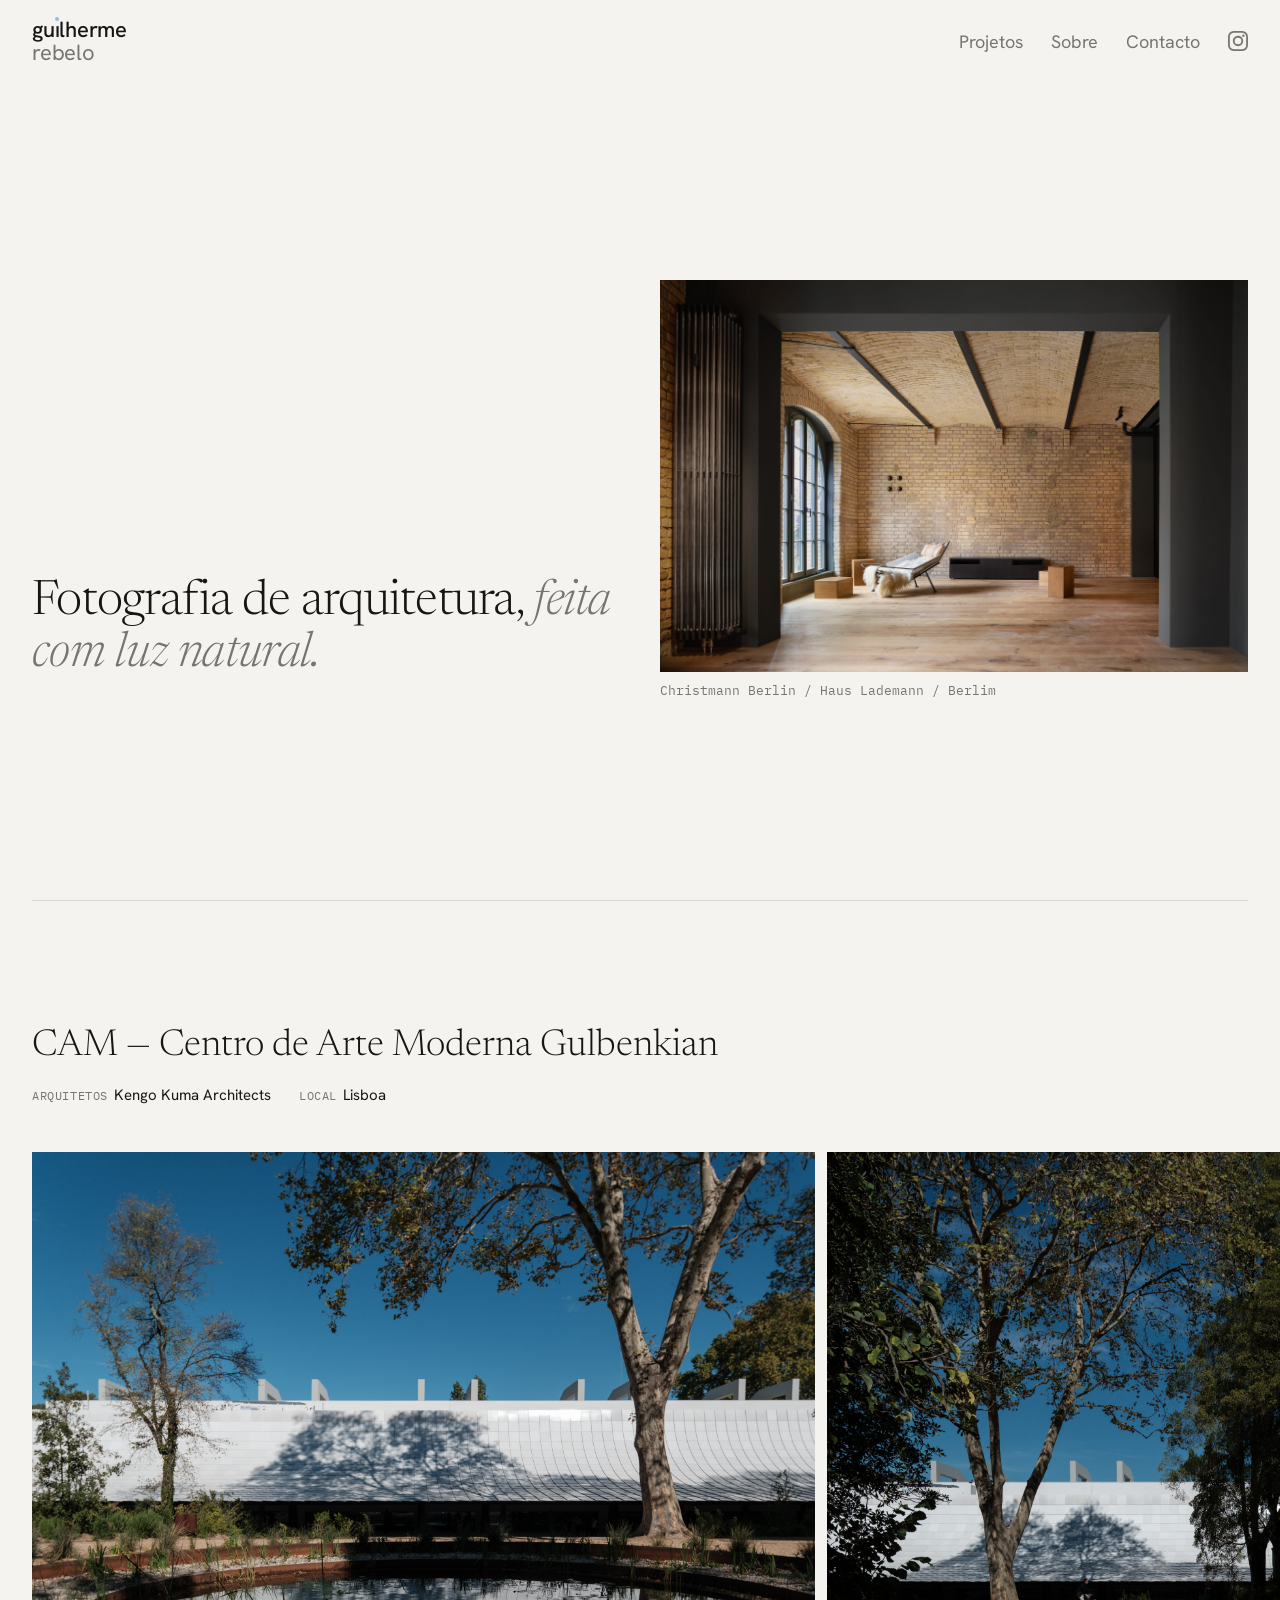
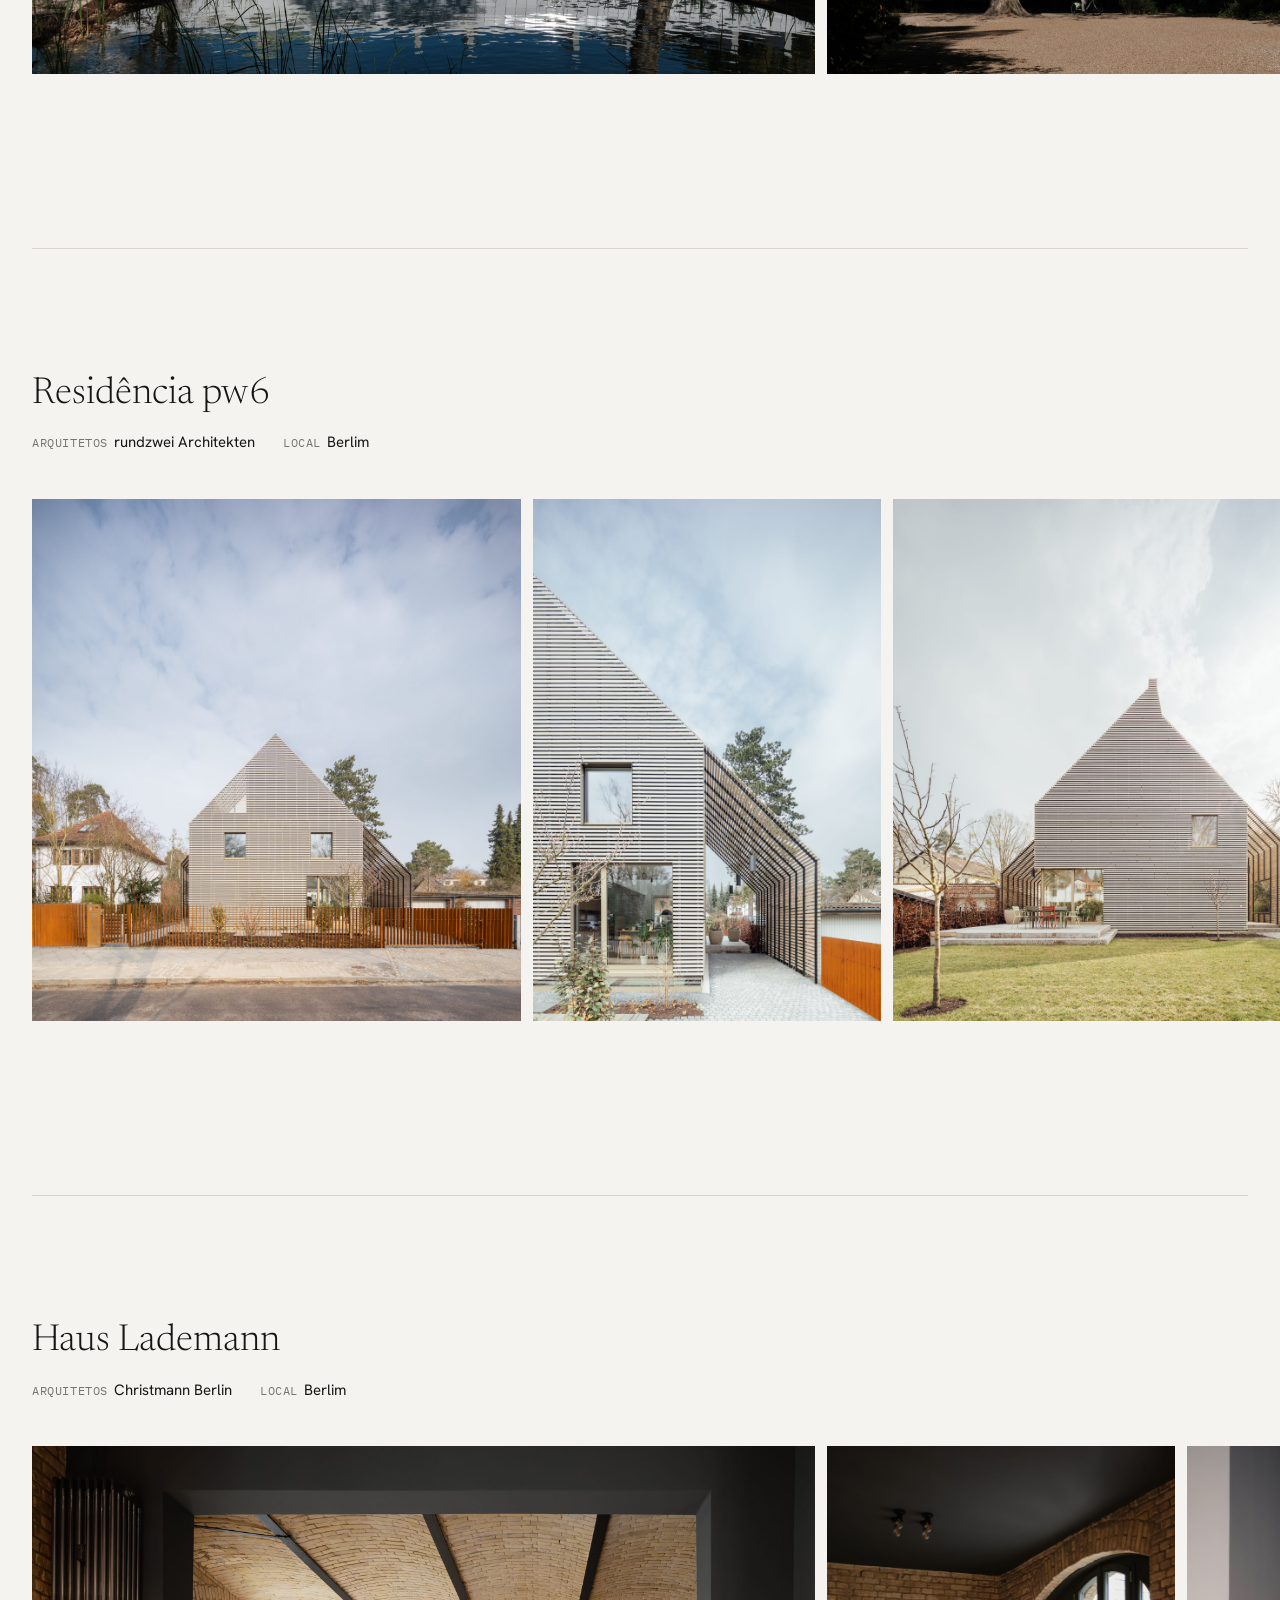
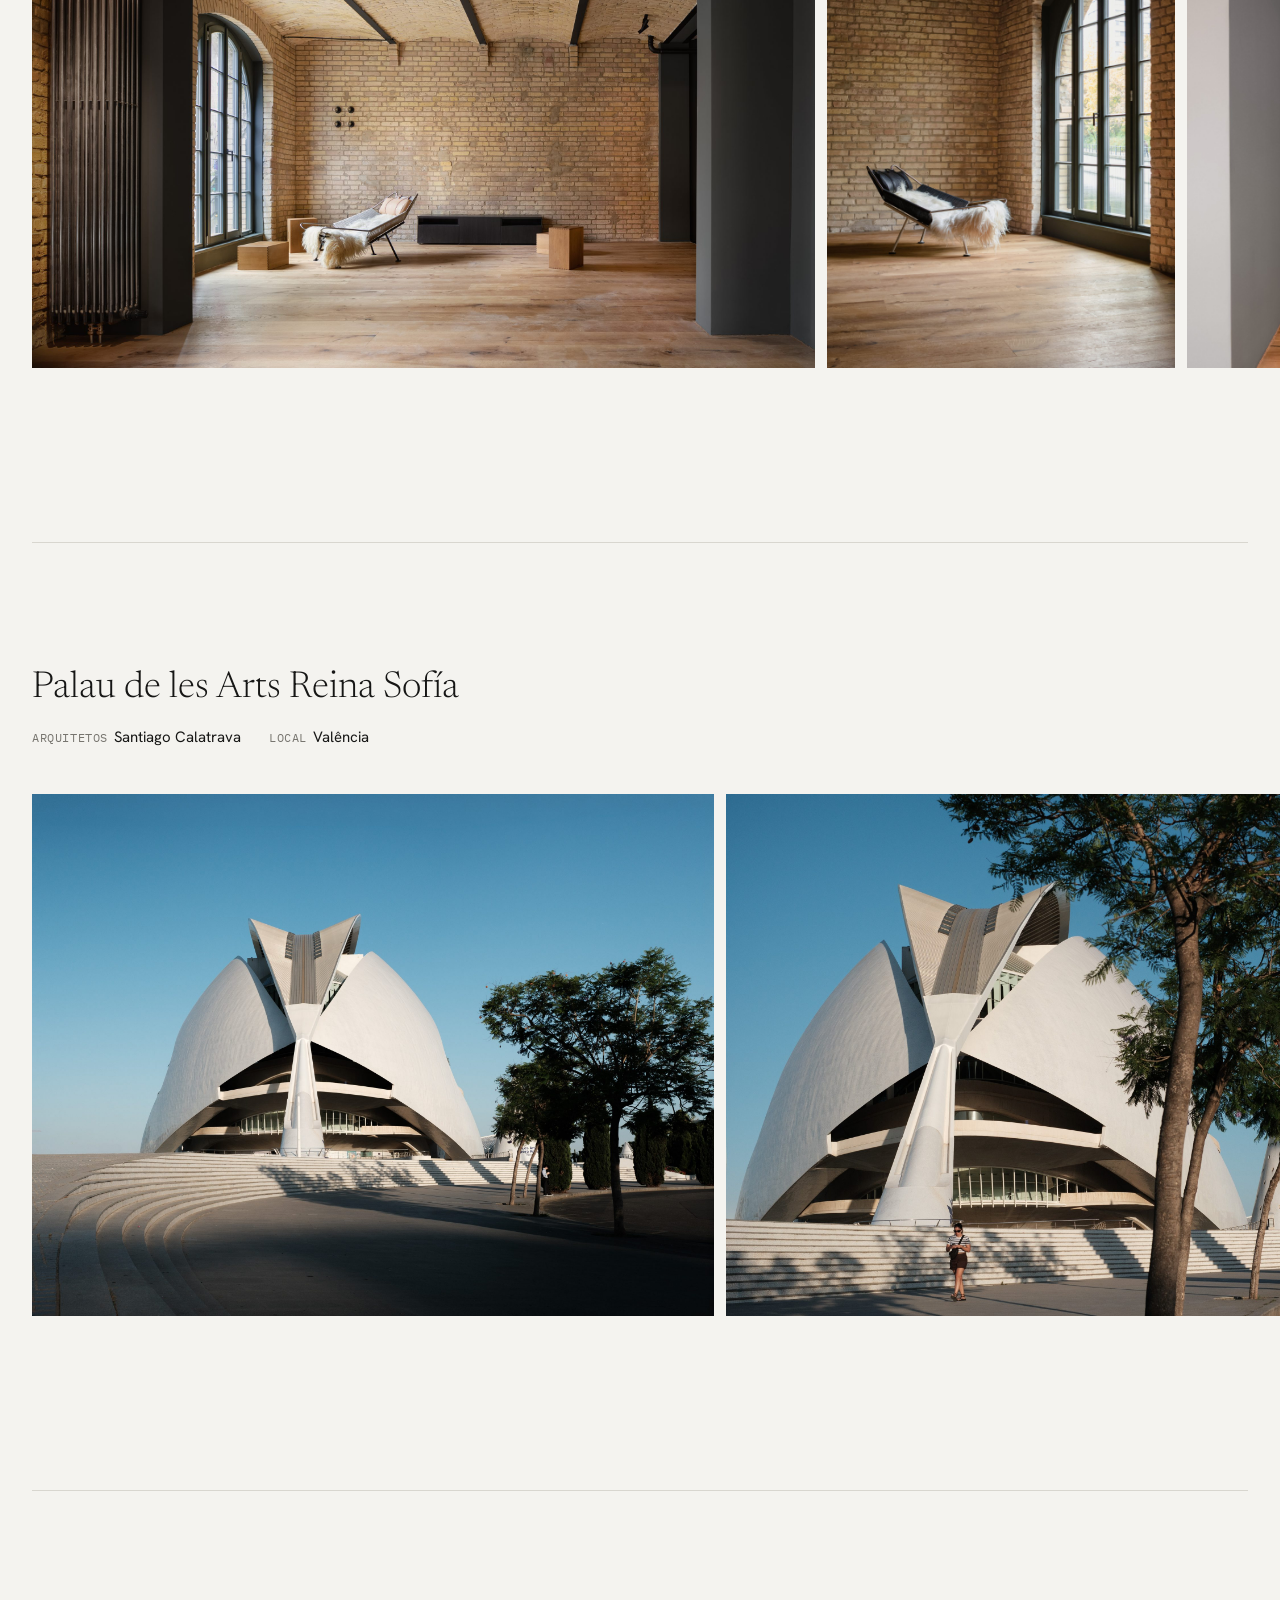
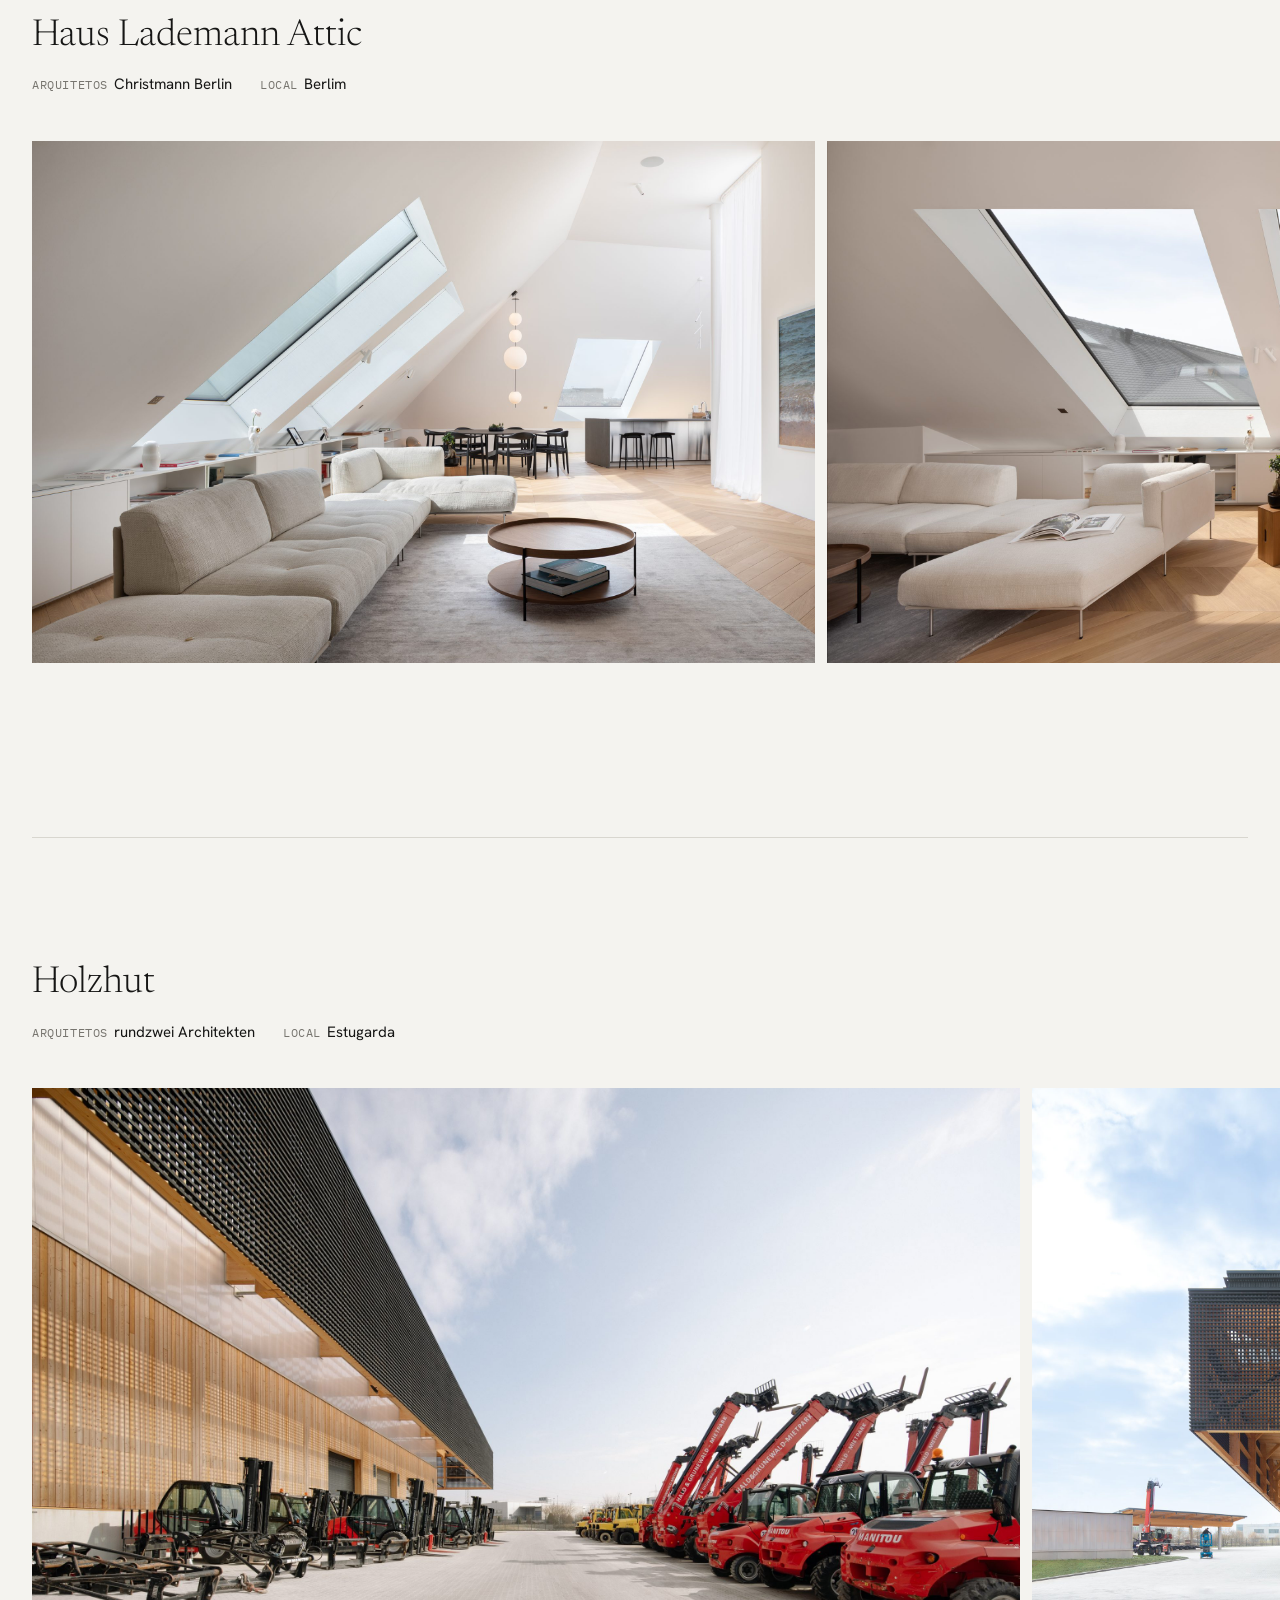
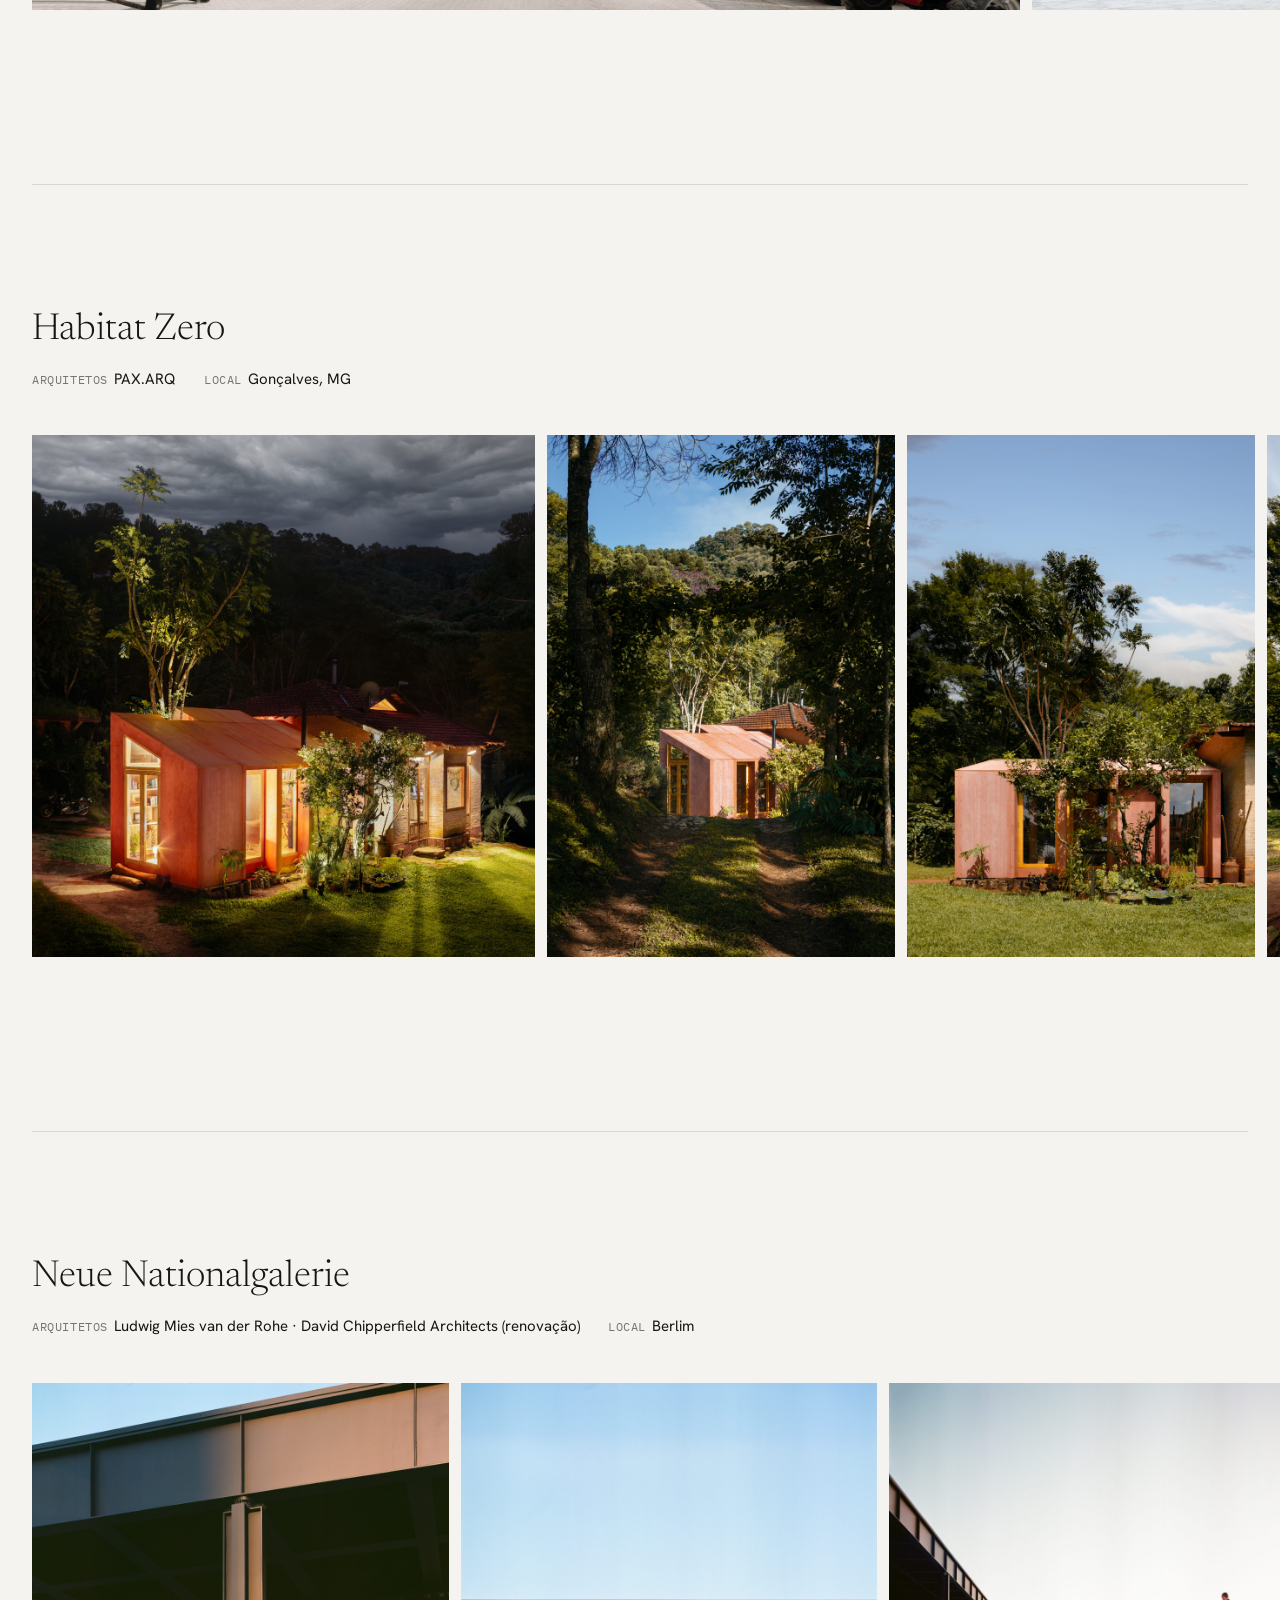
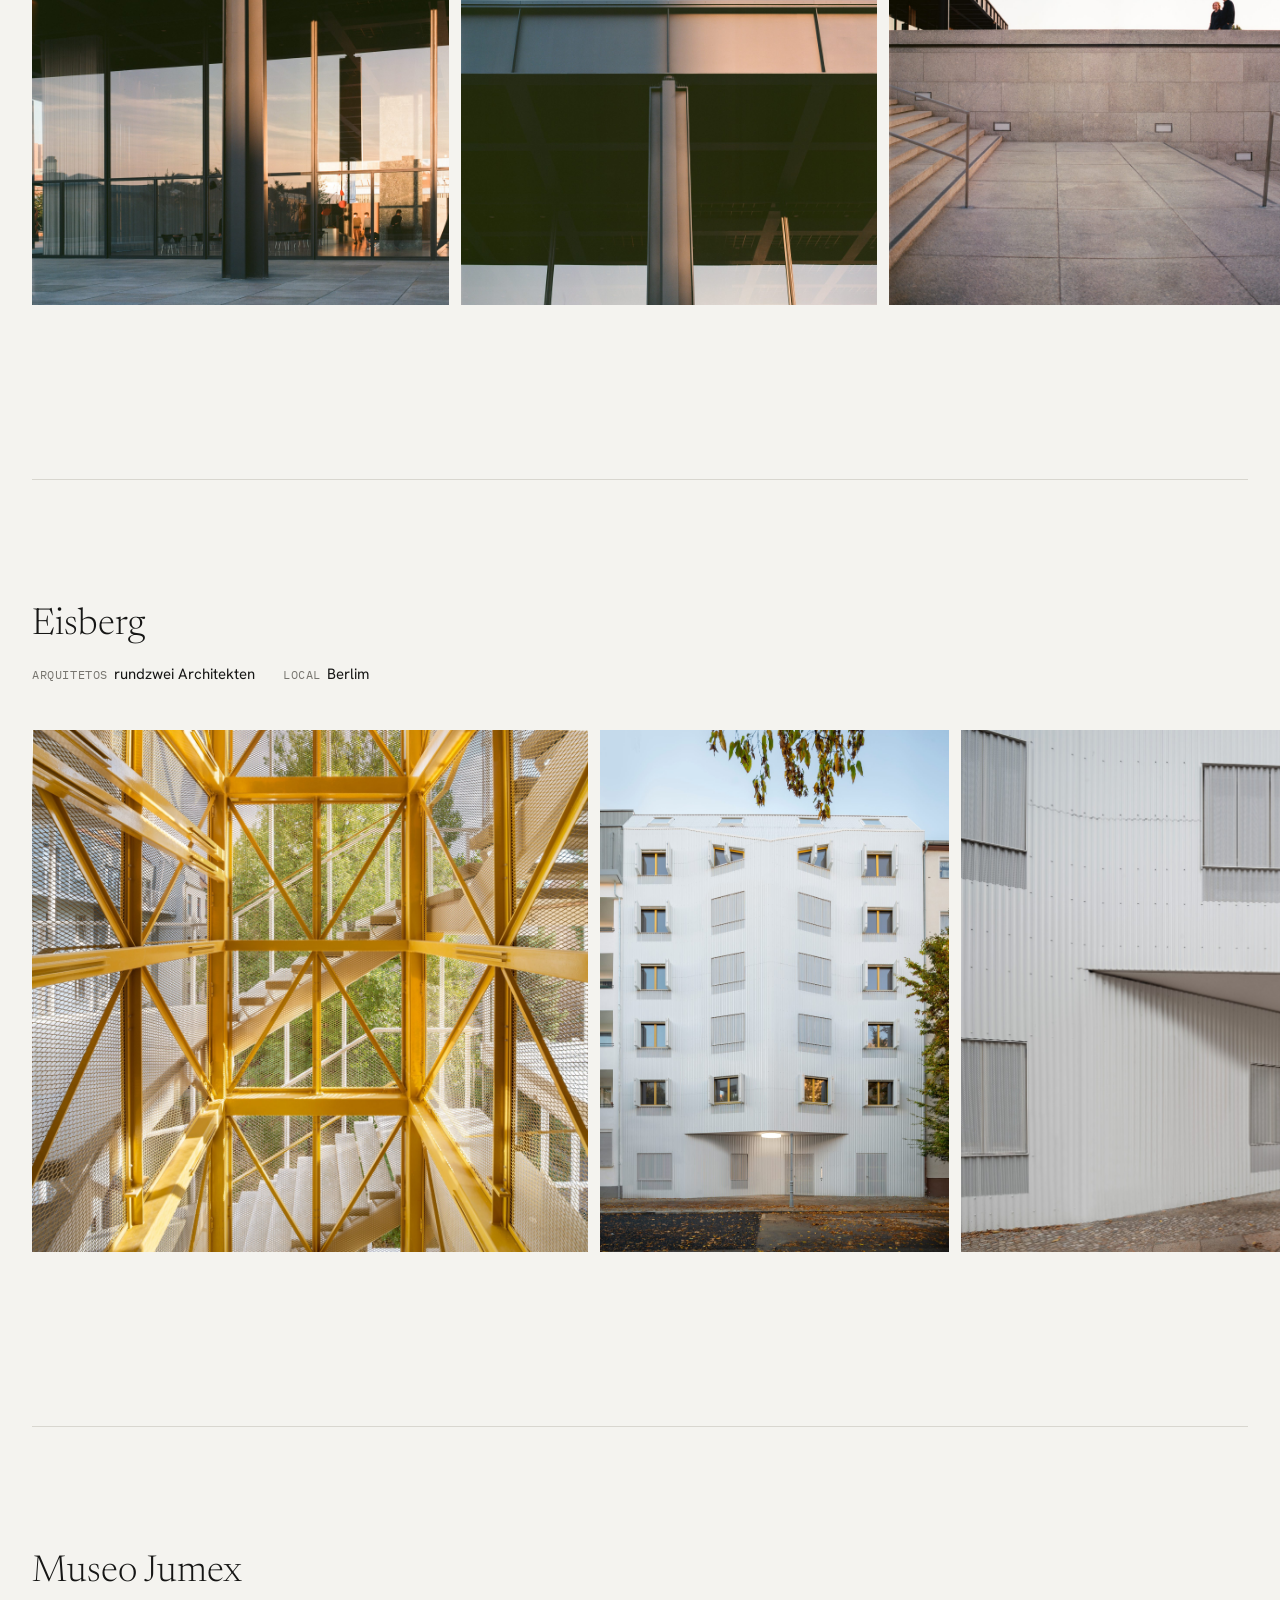
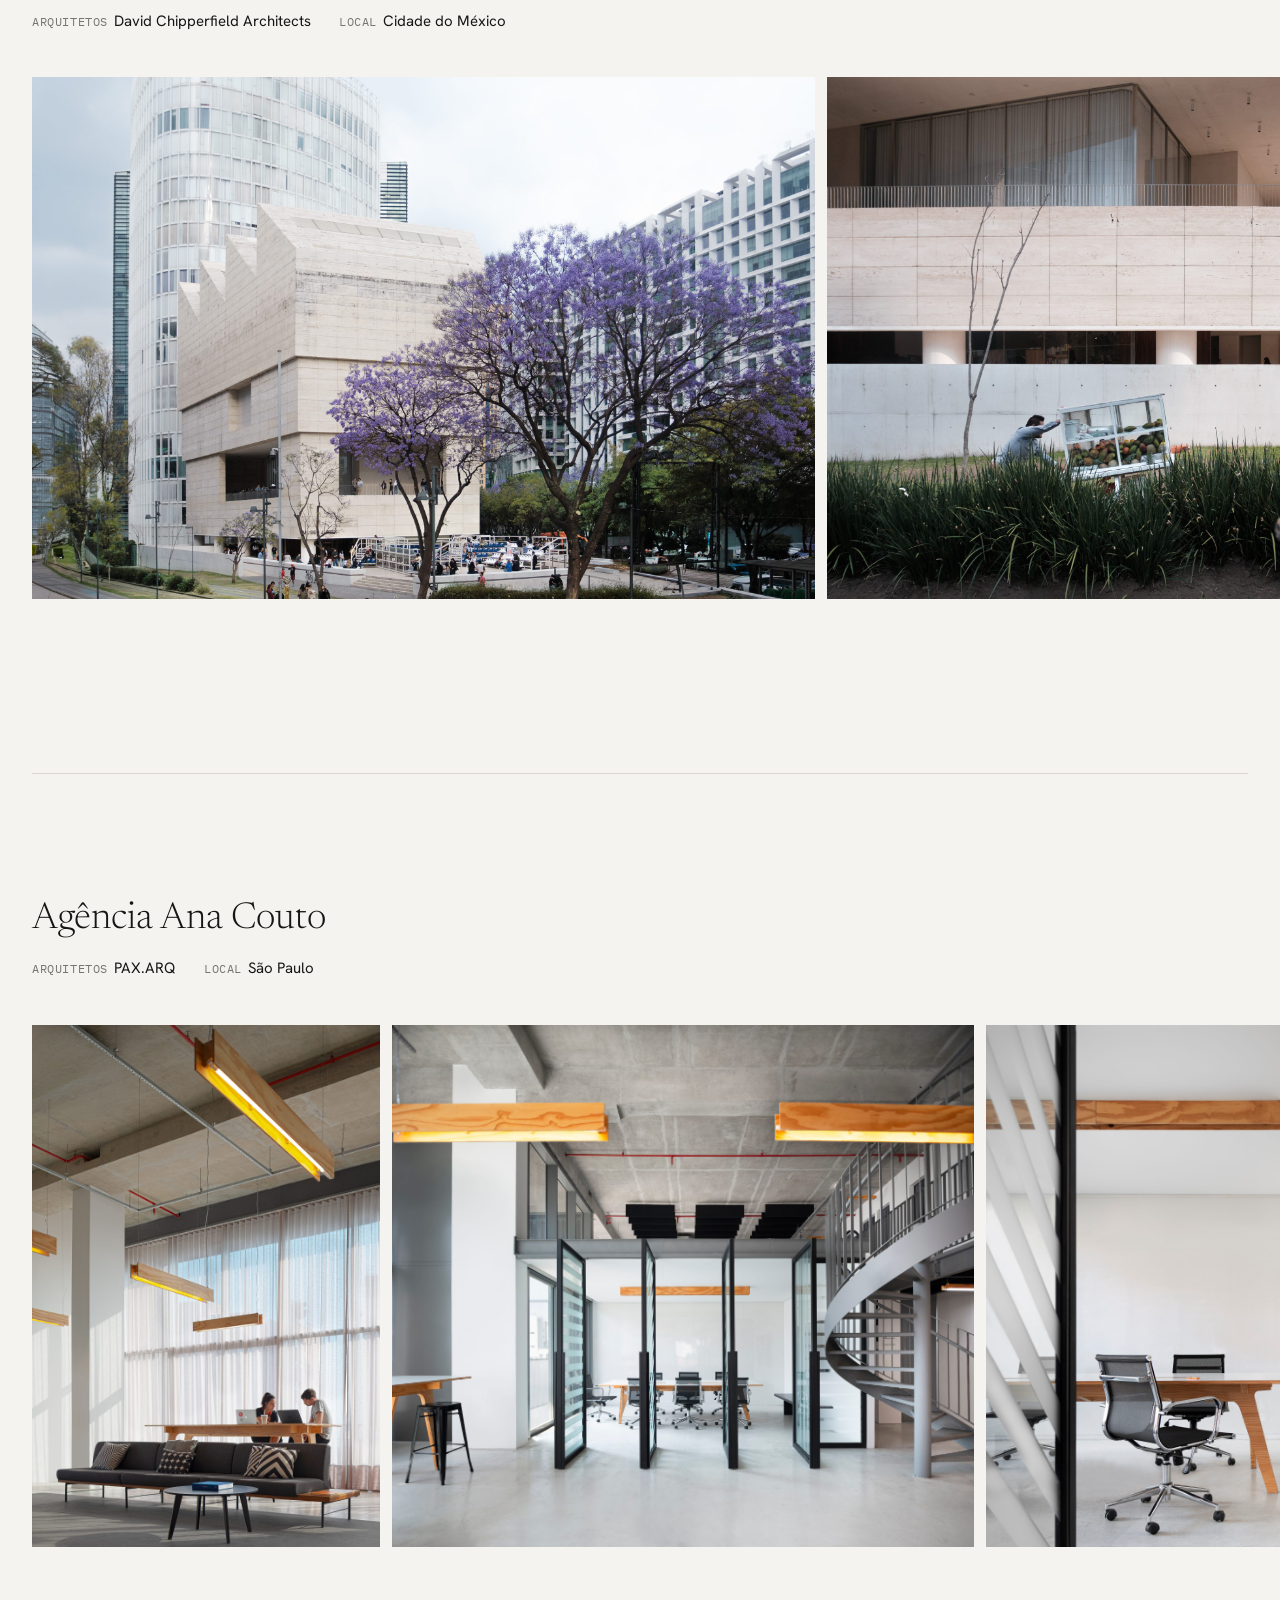
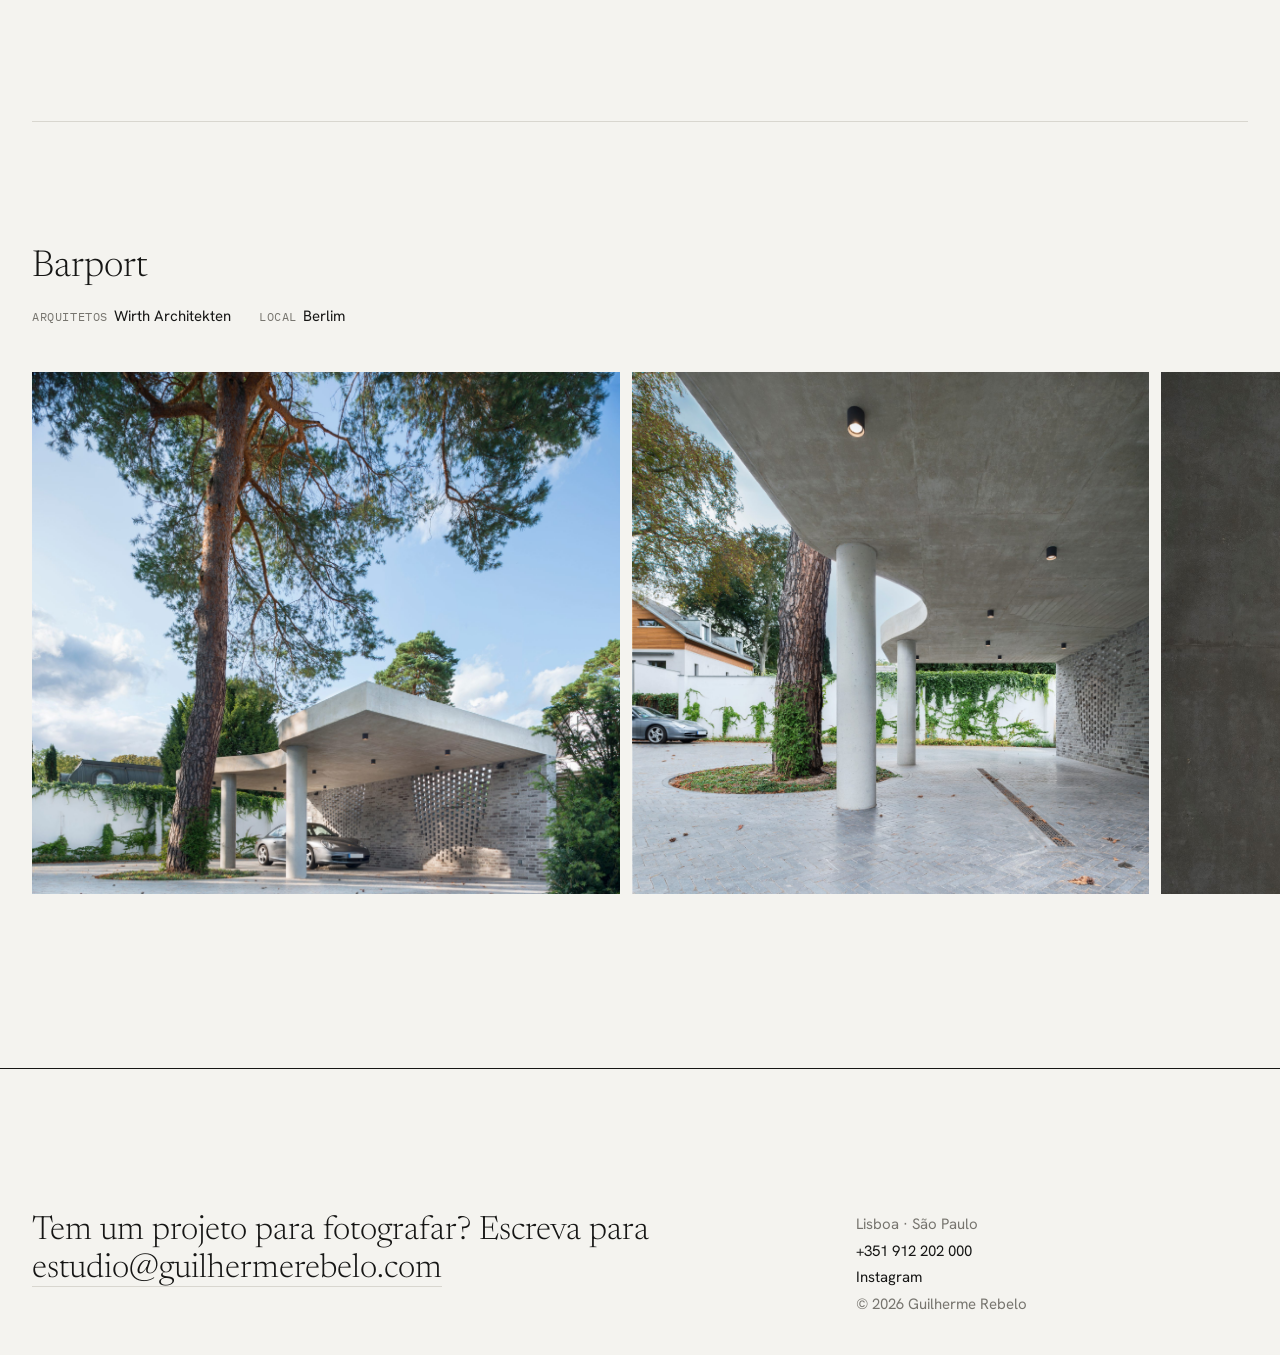
==== commit 69c036b6: "Retrato na pagina Sobre" ====
--- a/index.html
+++ b/index.html
@@ -54,7 +54,7 @@
 		<link rel="icon" href="favicon.svg" type="image/svg+xml">
 		<link rel="icon" href="favicon-32.png" type="image/png" sizes="32x32">
 		<link rel="apple-touch-icon" href="apple-touch-icon.png">
-		<link rel="stylesheet" href="style.css?v=13">
+		<link rel="stylesheet" href="style.css?v=15">
 	</head>
 	<body>
 		<header class="site-header">
@@ -356,6 +356,61 @@
 			link.append(image, caption);
 			document.getElementById("cover-image").append(link);
 
+			//2. Fotografias: clicar abre a fotografia em grande
+			let current = null;
+			function place(element, top, left, width, height) {
+				element.style.top = top + "px";
+				element.style.left = left + "px";
+				element.style.width = width + "px";
+				element.style.height = height + "px";
+			}
+
+			function zoomIn(img) {
+				const start = img.getBoundingClientRect();
+
+				const bg = document.createElement("div");
+				bg.className = "zoom-bg";
+
+				const big = img.cloneNode();
+				big.className = "zoom-img";
+				big.loading = "eager";
+
+				place(big, start.top, start.left, start.width, start.height);
+				document.body.append(bg, big);
+				big.getBoundingClientRect();
+
+				const margin = window.innerWidth < 800 ? 12 : 40;
+				const scale = Math.min(
+					(window.innerWidth - 2 * margin) / img.naturalWidth,
+					(window.innerHeight - 2 * margin) / img.naturalHeight
+				);
+				const width = img.naturalWidth * scale;
+				const height = img.naturalHeight * scale;
+				place(big, (window.innerHeight - height) / 2, (window.innerWidth - width) / 2, width, height);
+				bg.classList.add("open");
+
+				current = { img, bg, big };
+				bg.onclick = zoomOut;
+				big.onclick = zoomOut;
+			}
+
+			function zoomOut () {
+				if (!current) return;
+				const { img, bg, big } = current;
+				current = null;
+				const end = img.getBoundingClientRect();
+				place(big, end.top, end.left, end.width, end.height);
+				bg.classList.remove("open");
+				setTimeout(() => { bg.remove(); big.remove(); }, 450);
+			}
+
+			document.querySelectorAll(".row img").forEach(img => {
+				img.addEventListener("click", () => zoomIn(img));
+			});
+			document.addEventListener("keydown", event => {
+				if (event.key === "Escape") zoomOut();
+			});
+			window.addEventListener("scroll", zoomOut, { passive:true});
 		</script>
 	</body>
 </html>
--- a/style.css
+++ b/style.css
@@ -225,6 +225,7 @@
 	flex-shrink: 0;
 	scroll-snap-align: start;
 	background: #e6e4dd;
+	cursor: zoom-in;
 }
 
 /* espaço depois de cada fila, antes do projeto seguinte */
@@ -236,6 +237,29 @@
 .caption {
 	font: 400 12.5px var(--mono);
 	color: var(--mute);
+}
+
+.zoom-bg {
+	position: fixed;
+	inset: 0;
+	z-index: 50;
+	background: var(--paper);
+	opacity: 0;
+	transition: opacity 0.35s;
+	cursor: zoom-out;
+}
+
+.zoom-bg.open {
+	opacity: 1;
+}
+
+.zoom-img {
+	position: fixed;
+	z-index: 51;
+	object-fit: contain;
+	cursor: zoom-out;
+	transition: top 0.45s, left 0.45s, width 0.45s, height 0.45s;
+	transition-timing-function: cubic-bezier(0.2, 0.7, 0.2, 1);
 }
 
 /* ===== Publicado em ===== */
@@ -313,6 +337,24 @@
 
 .about-text p {
 	margin: 0 0 1em;
+}
+
+/* o retrato, na coluna da esquerda, por baixo do título */
+.about-photo {
+	grid-column: 1 / 5;
+	grid-row: 2;
+	margin: 48px 0 0;
+}
+
+.about-photo img {
+	display: block;
+	width: 100%;
+	height: auto;
+}
+
+.about-text {
+	grid-row: 2;
+	margin-top: 42px;
 }
 
 /* ===== Rodapé ===== */
@@ -398,8 +440,22 @@
 	.title h2,
 	.title dl,
 	.about h1,
+	.about-photo,
 	.about-text {
 		grid-column: 1;
+	}
+
+	.about-photo,
+	.about-text {
+		grid-row: auto;
+	}
+
+	.about-photo {
+		margin: 0 0 32px;
+	}
+
+	.about-text {
+		margin-top: 0;
 	}
 
 	.about h1 {
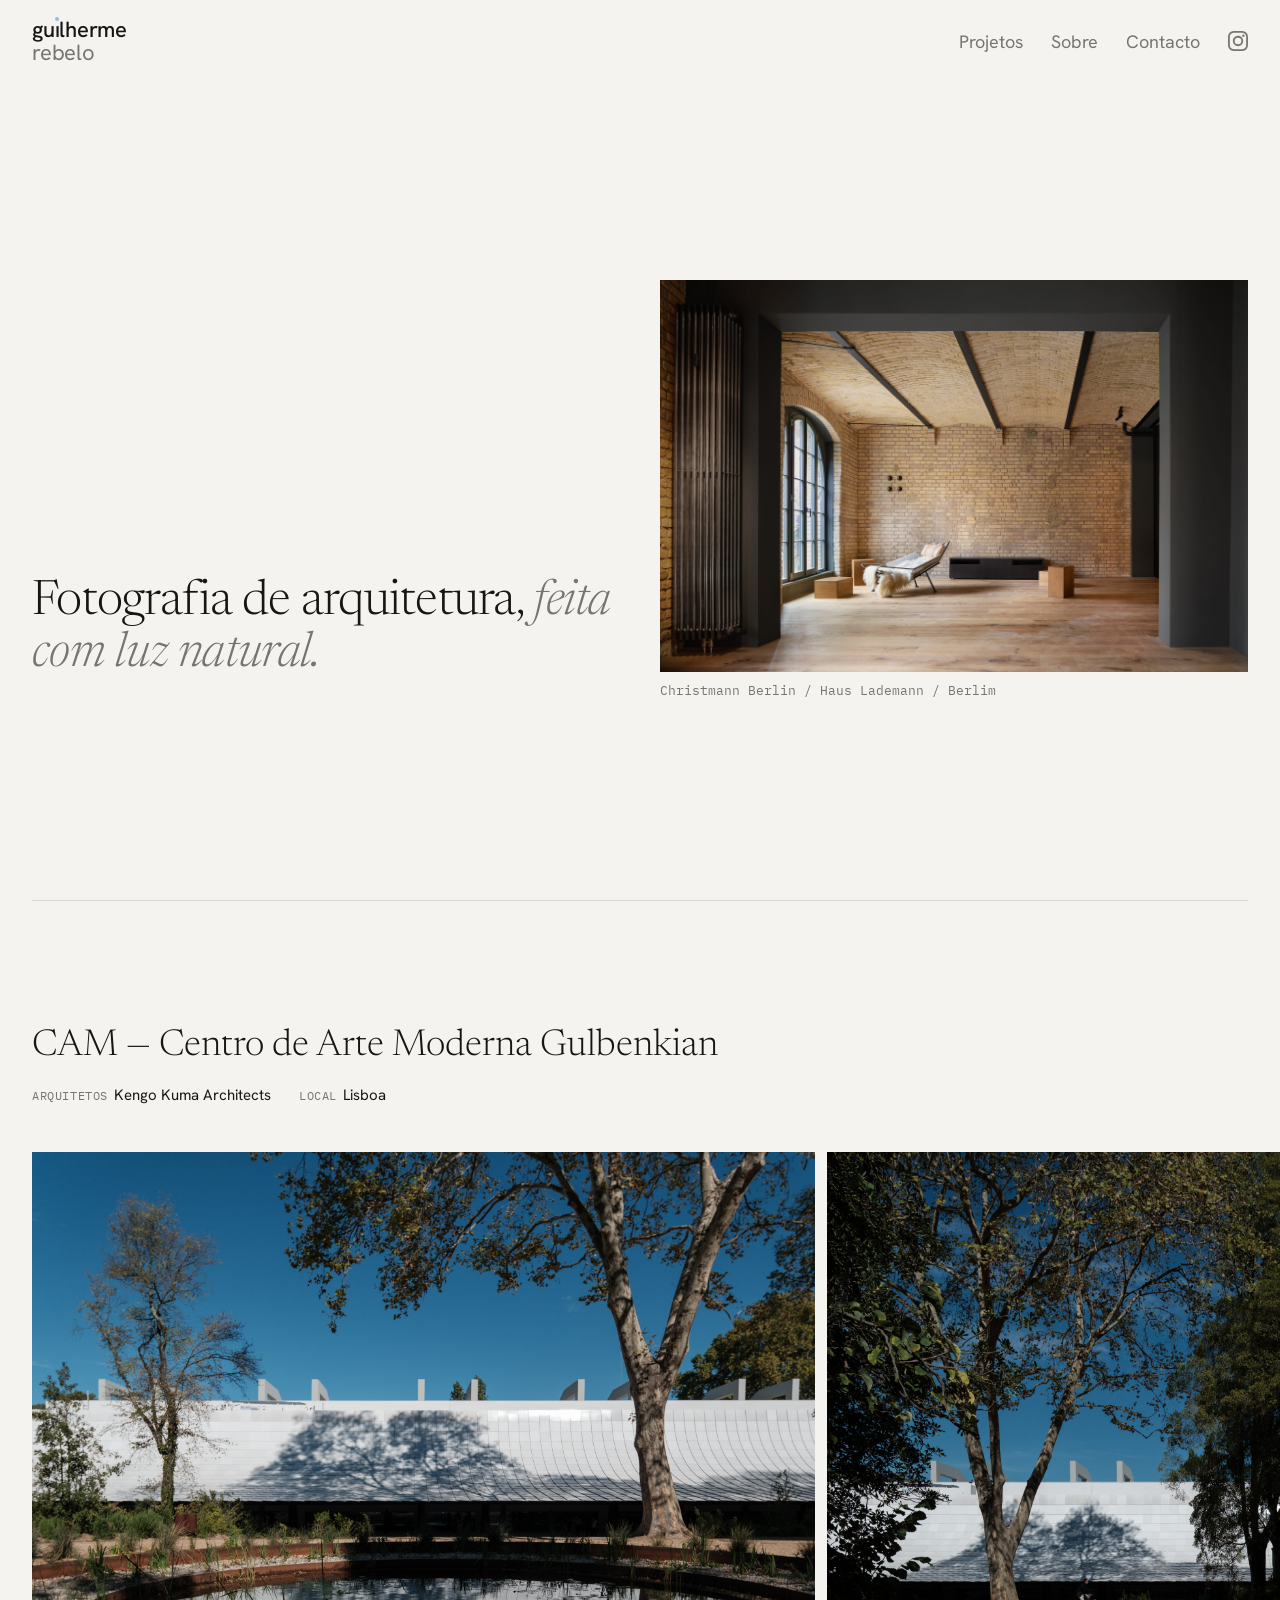
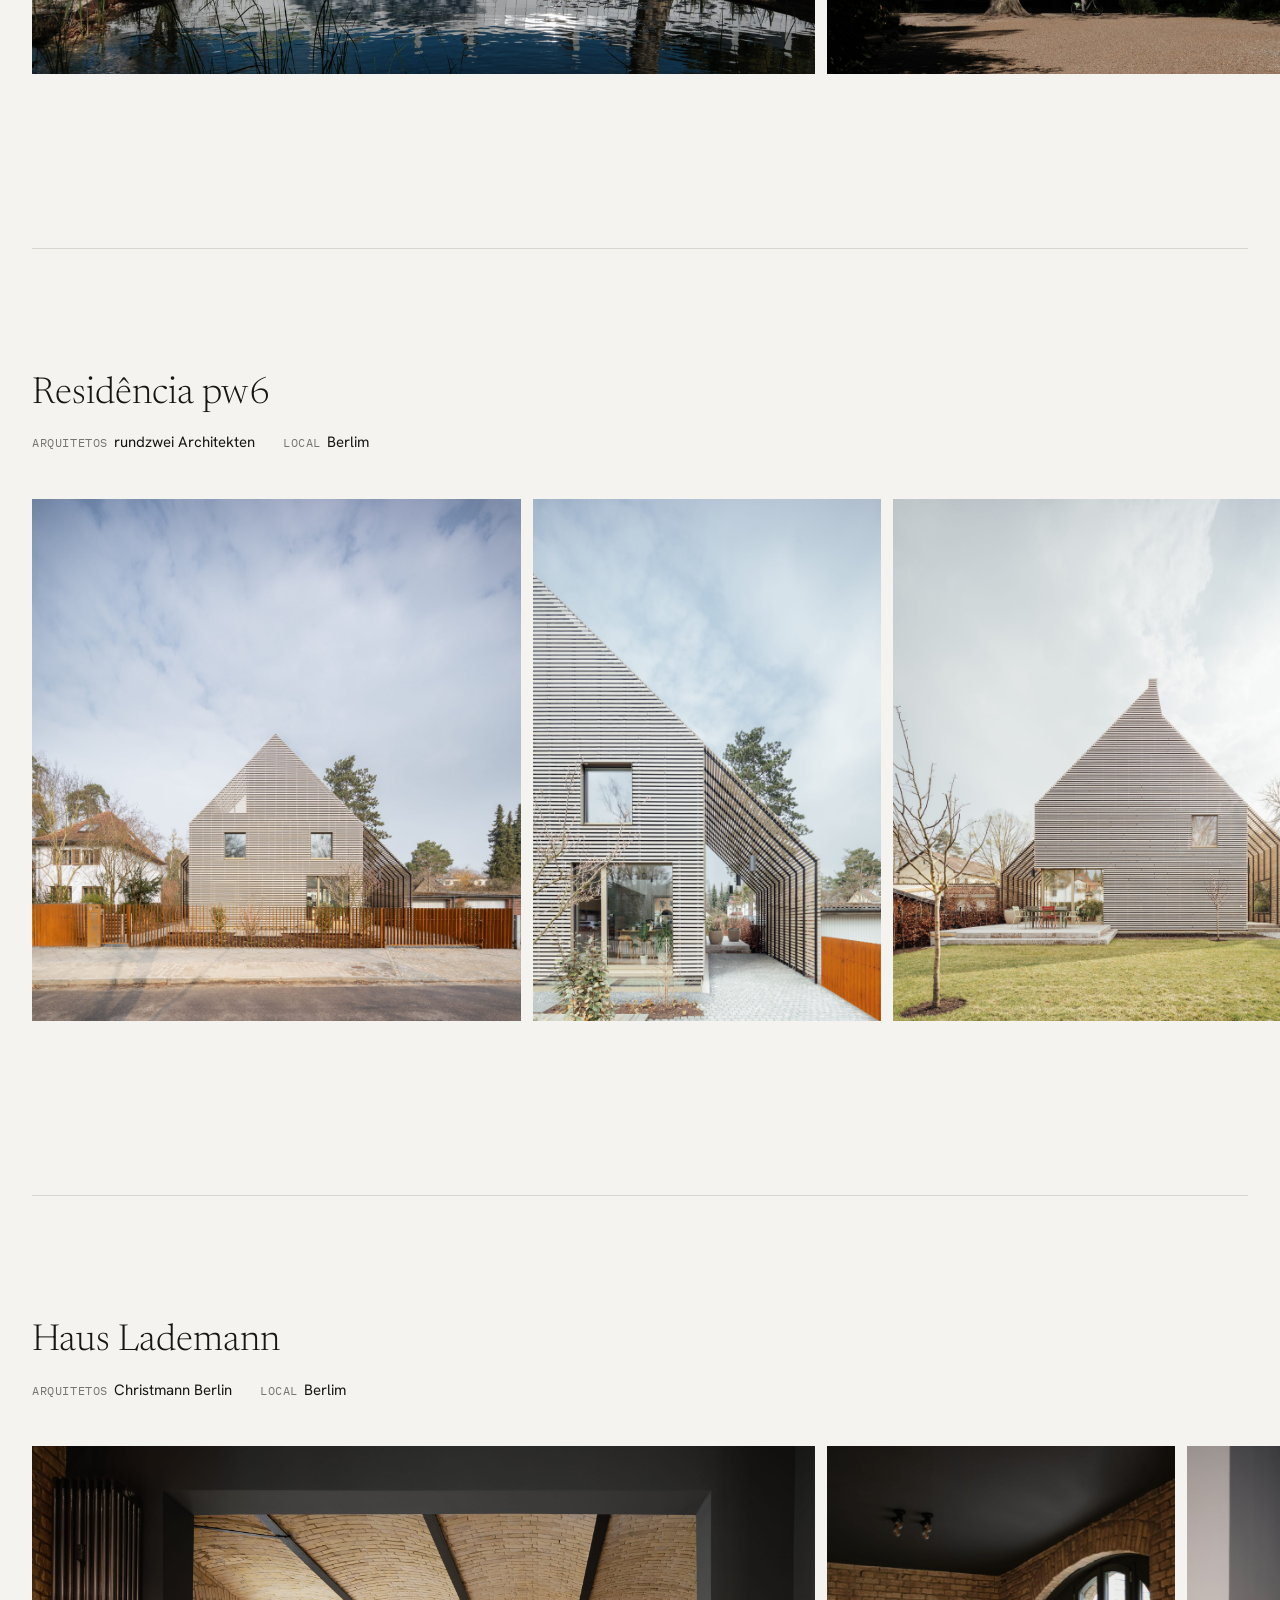
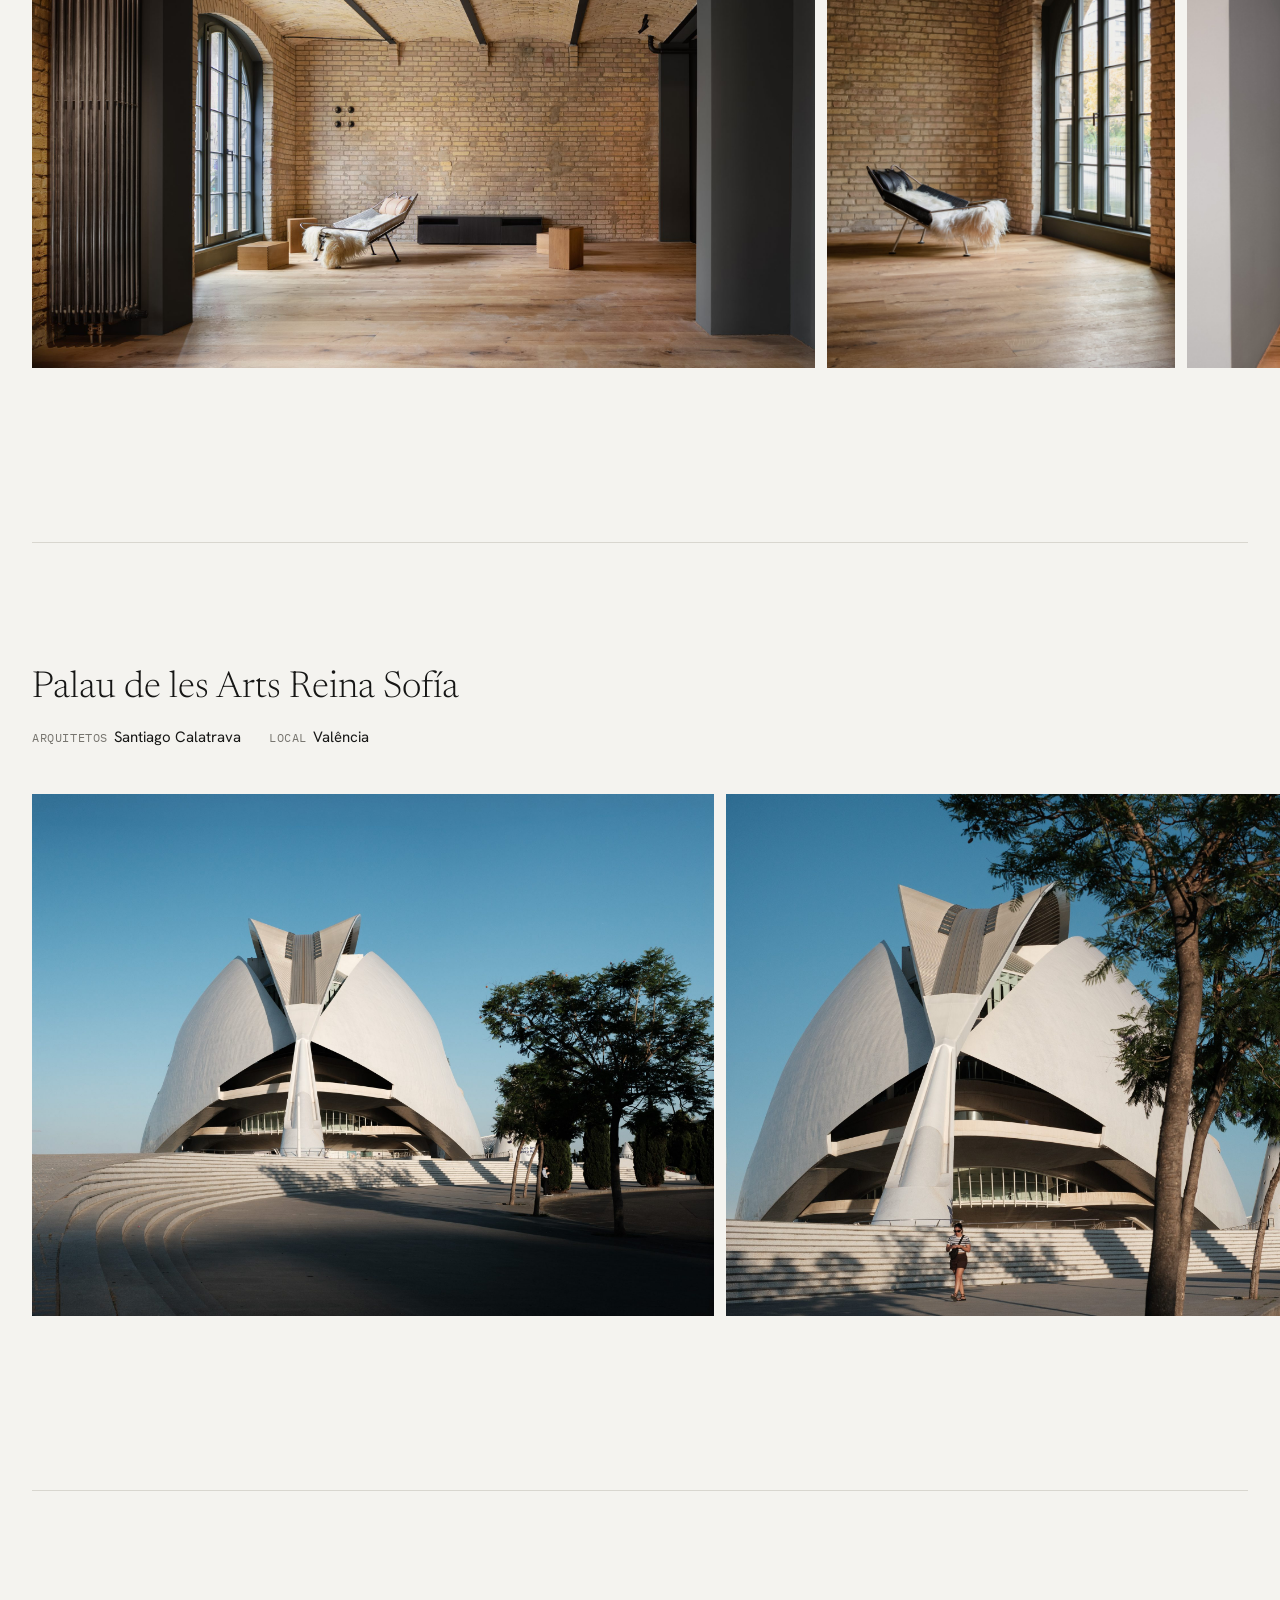
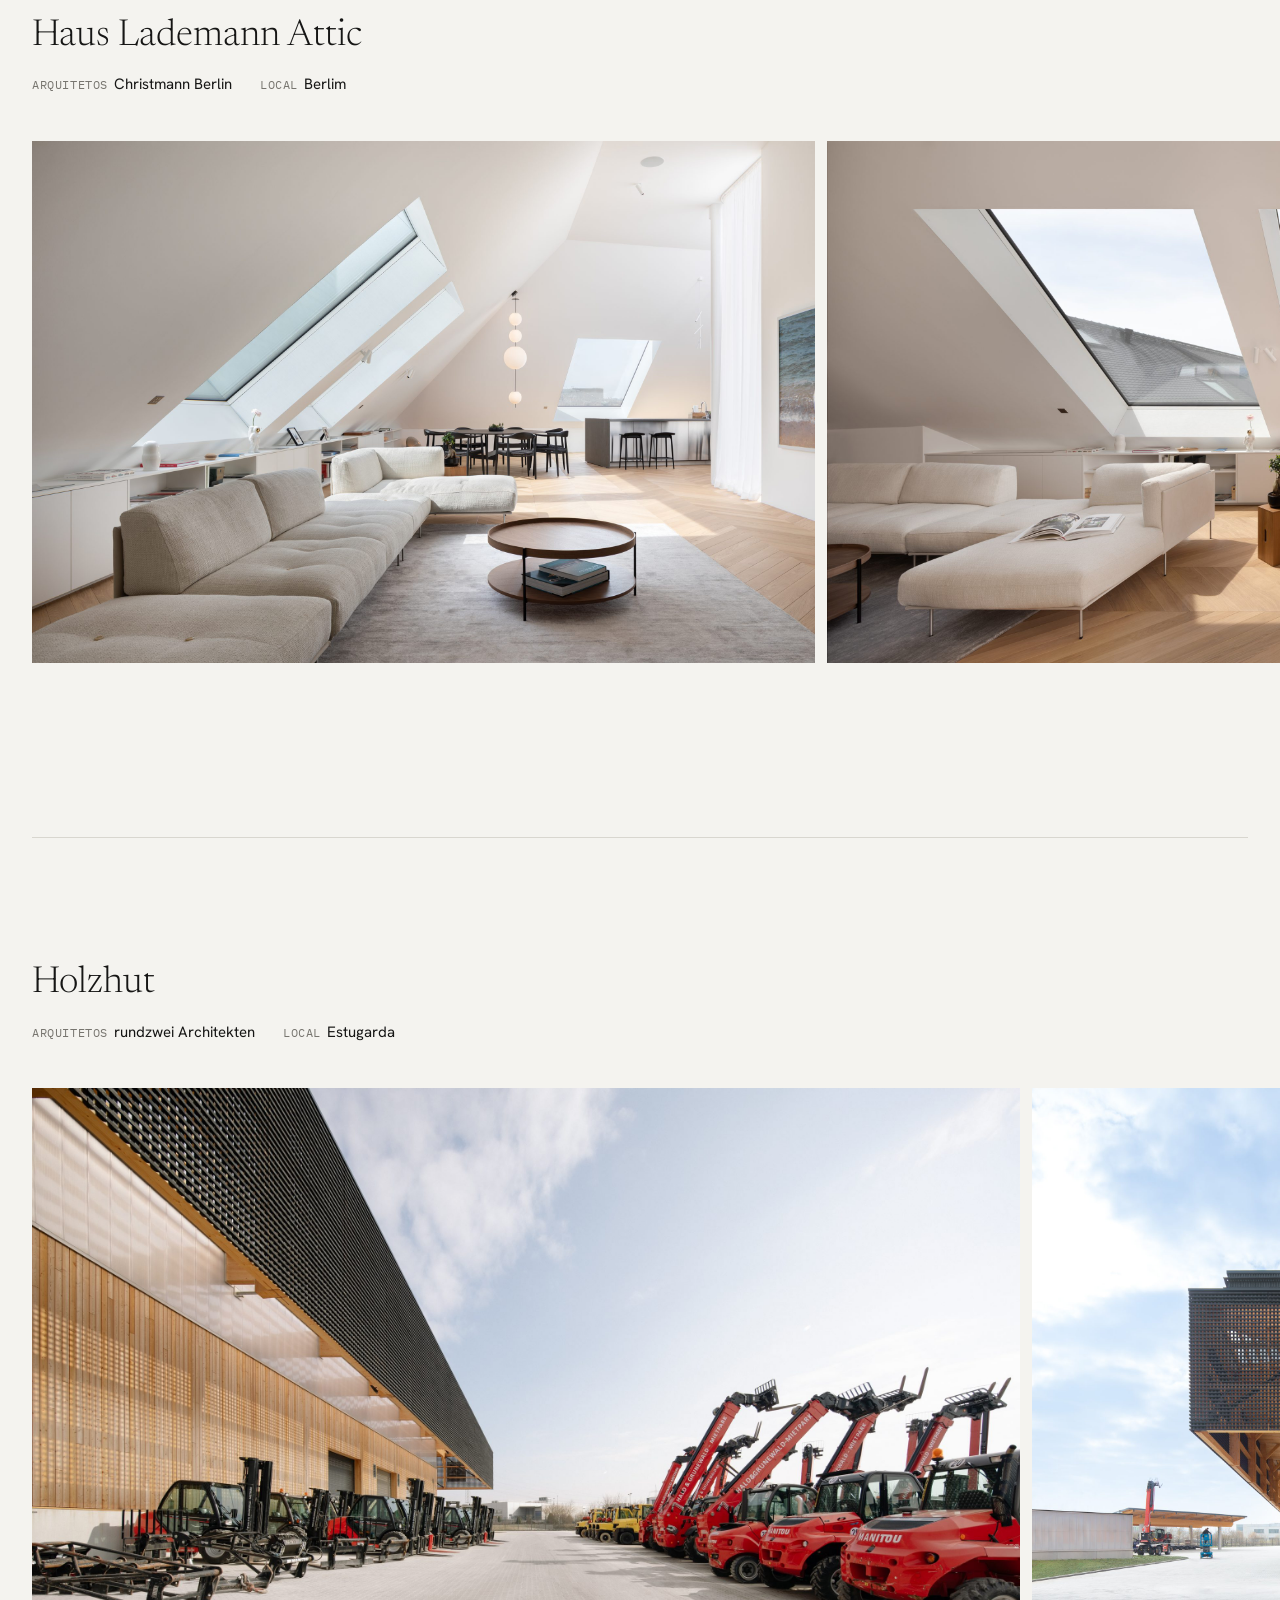
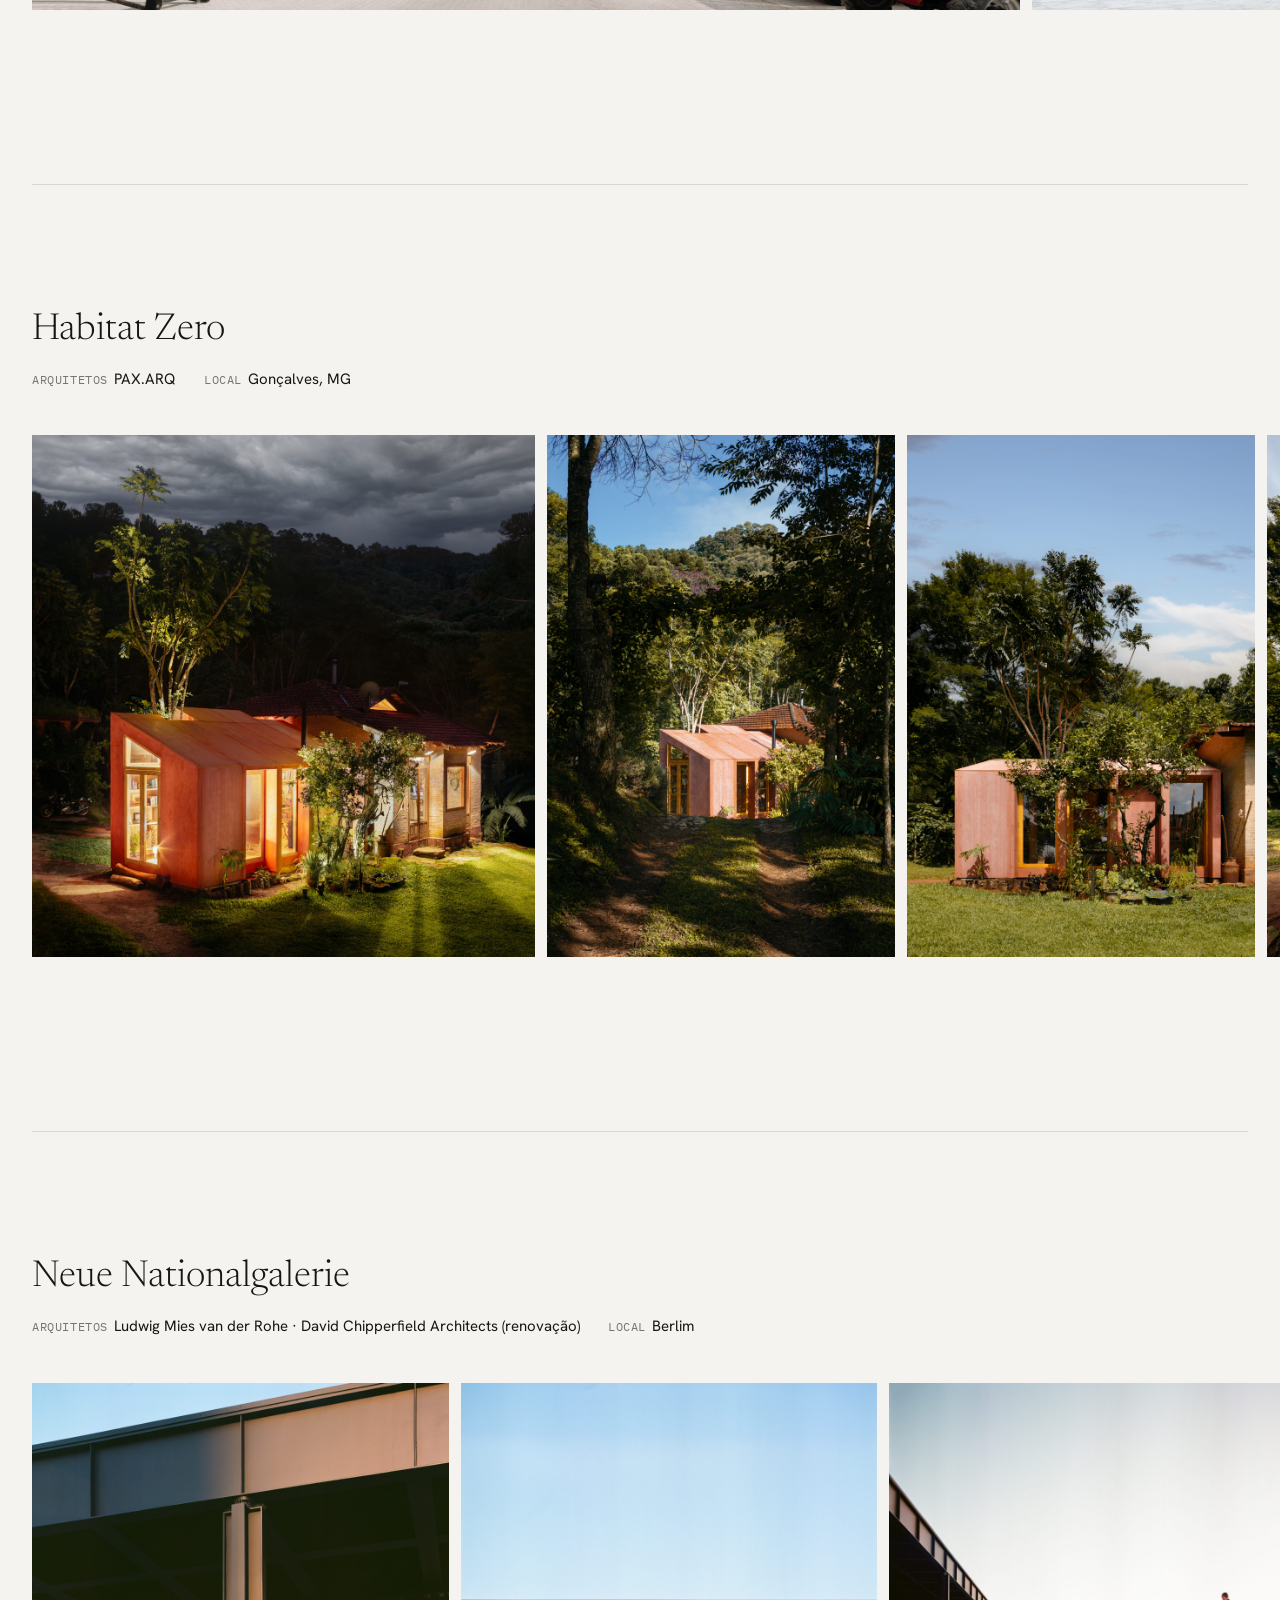
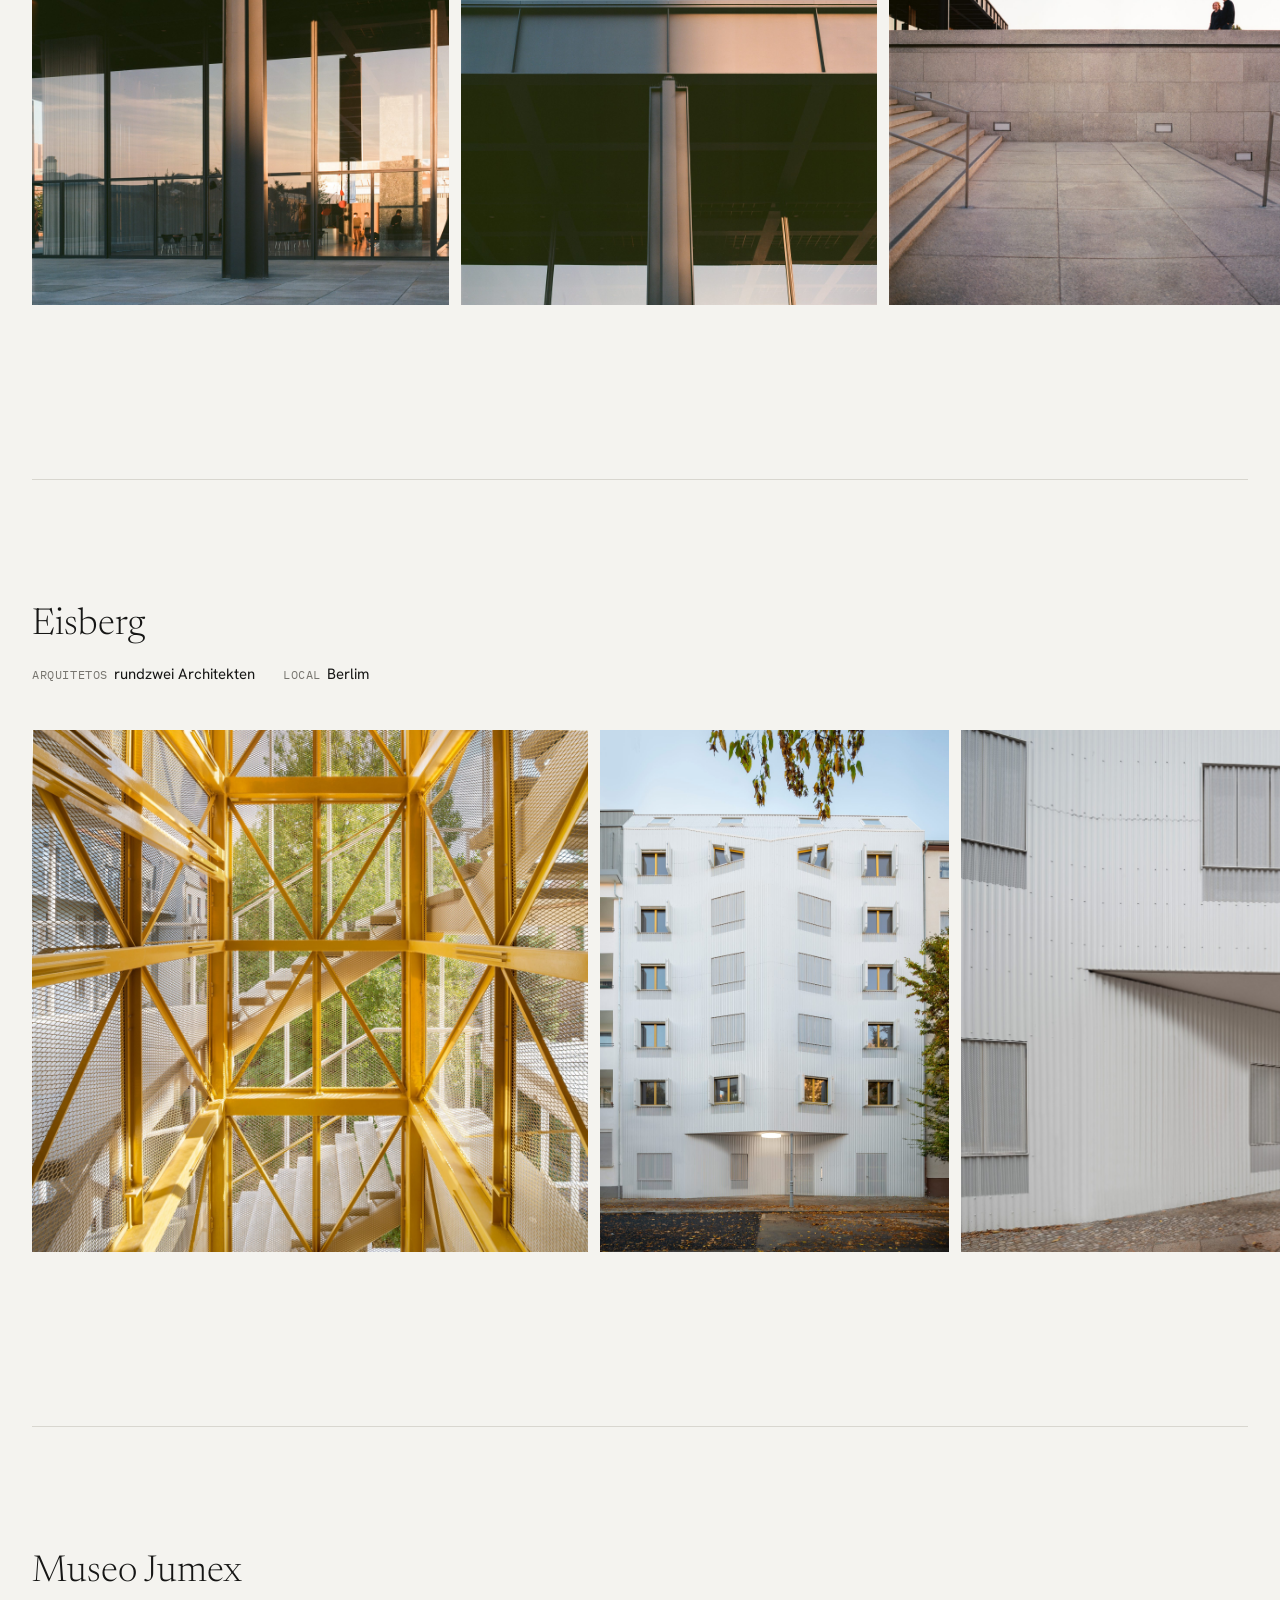
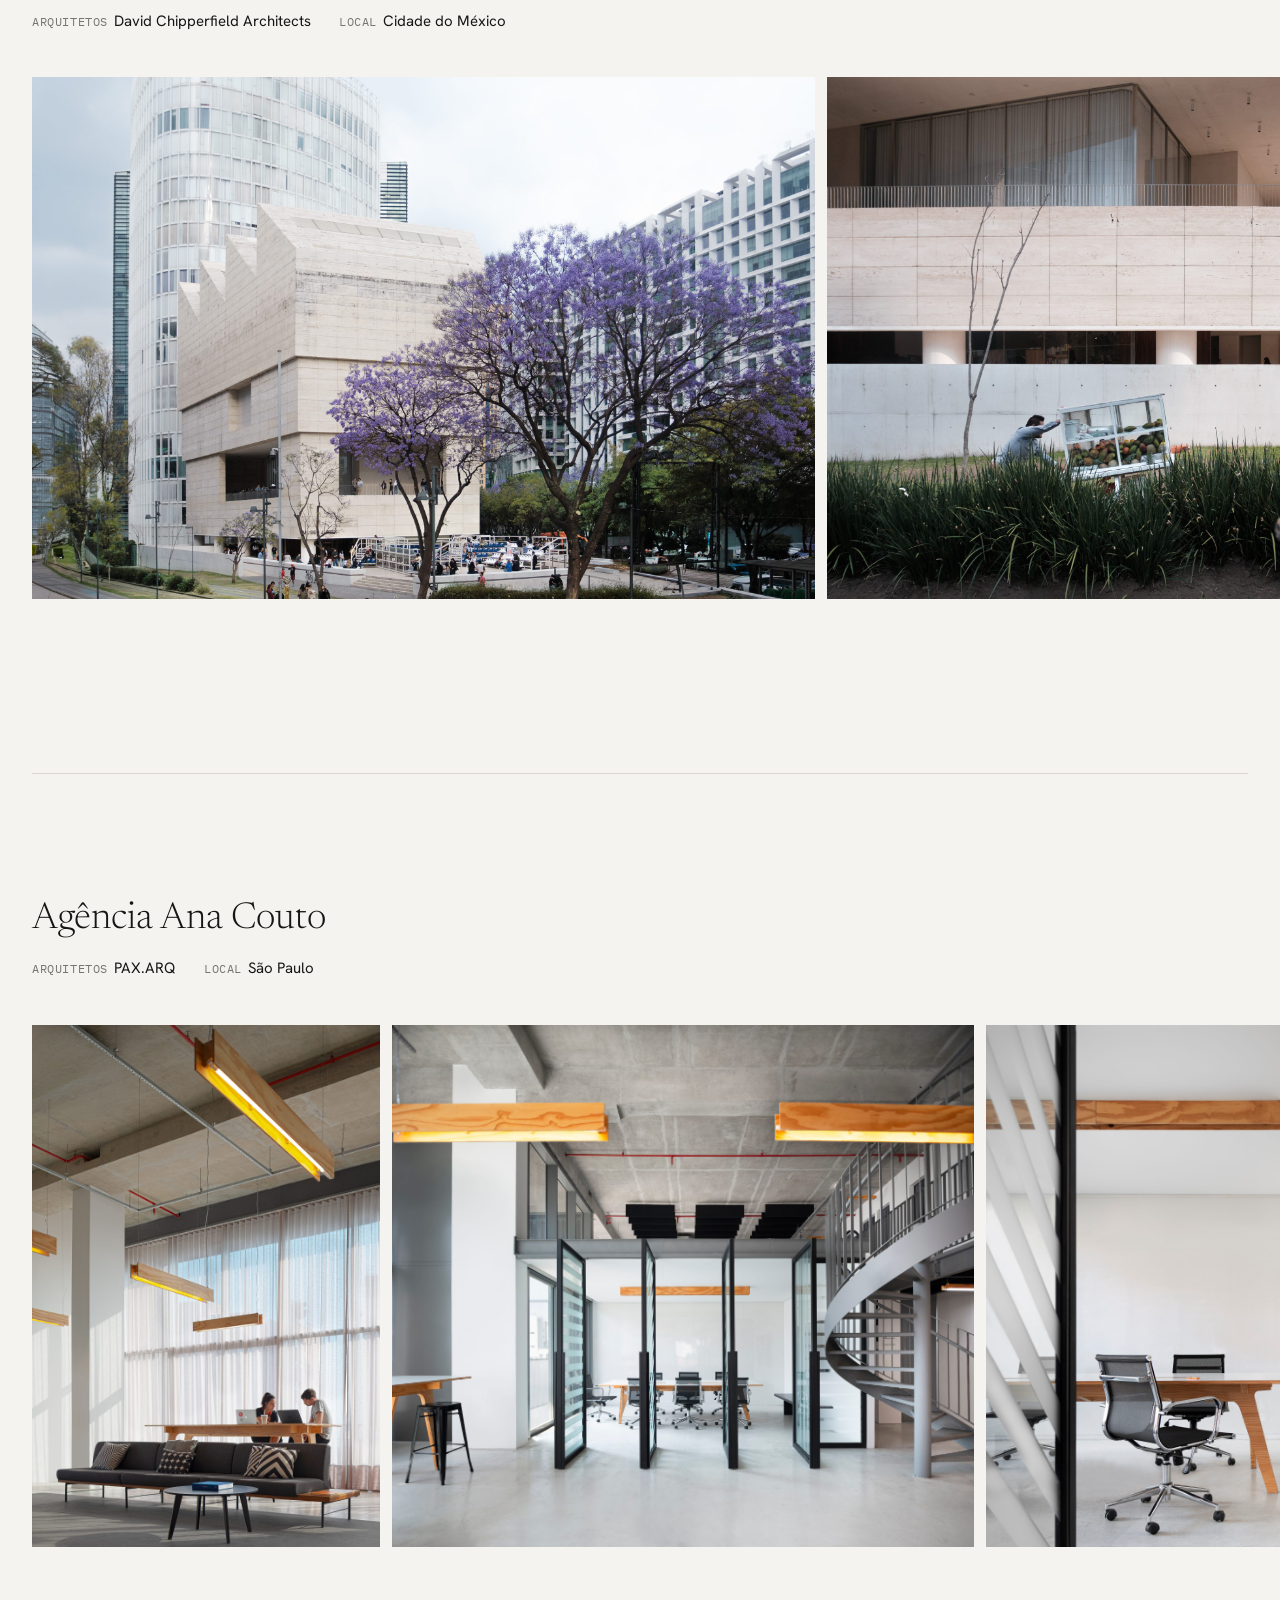
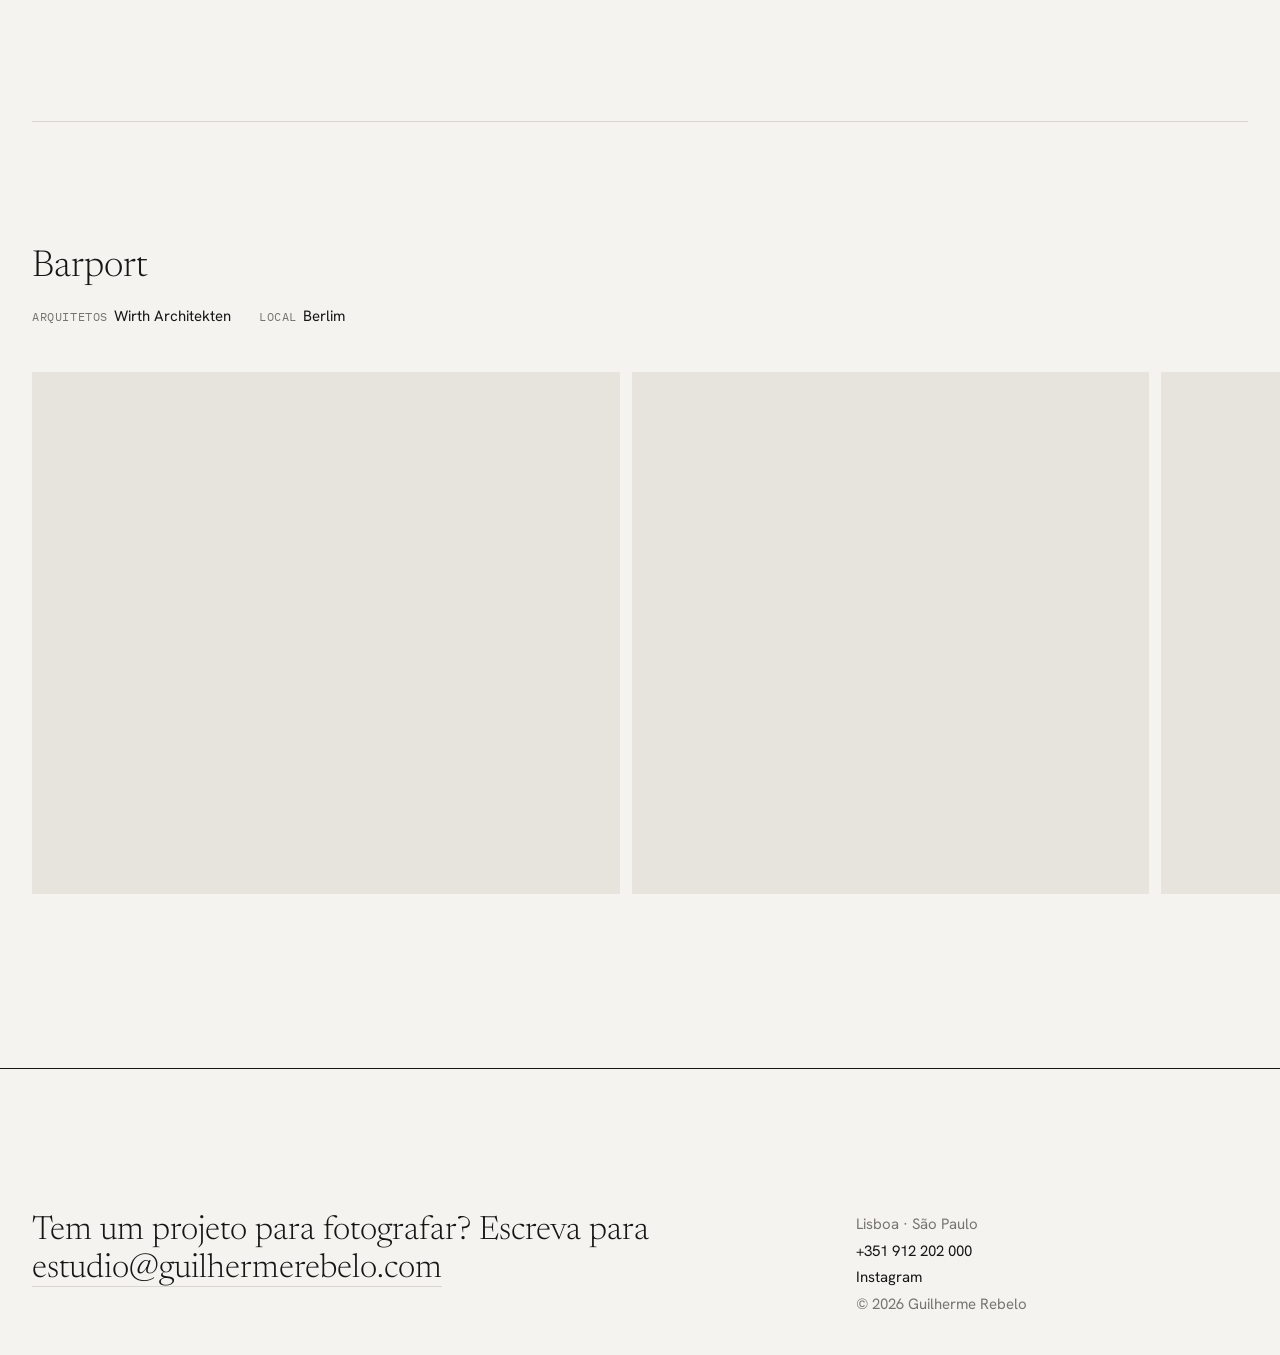
==== commit d99b99ac: "Titulo Sobre do mesmo tamanho dos projetos" ====
--- a/index.html
+++ b/index.html
@@ -54,7 +54,7 @@
 		<link rel="icon" href="favicon.svg" type="image/svg+xml">
 		<link rel="icon" href="favicon-32.png" type="image/png" sizes="32x32">
 		<link rel="apple-touch-icon" href="apple-touch-icon.png">
-		<link rel="stylesheet" href="style.css?v=15">
+		<link rel="stylesheet" href="style.css?v=16">
 	</head>
 	<body>
 		<header class="site-header">
--- a/style.css
+++ b/style.css
@@ -327,7 +327,7 @@
 .about h1 {
 	grid-column: 1 / 5;
 	margin: 0;
-	font: 300 clamp(32px, 3.8vw, 56px)/1.08 var(--serif);
+	font: 300 clamp(28px, 2.9vw, 42px)/1.1 var(--serif);
 }
 
 .about-text {
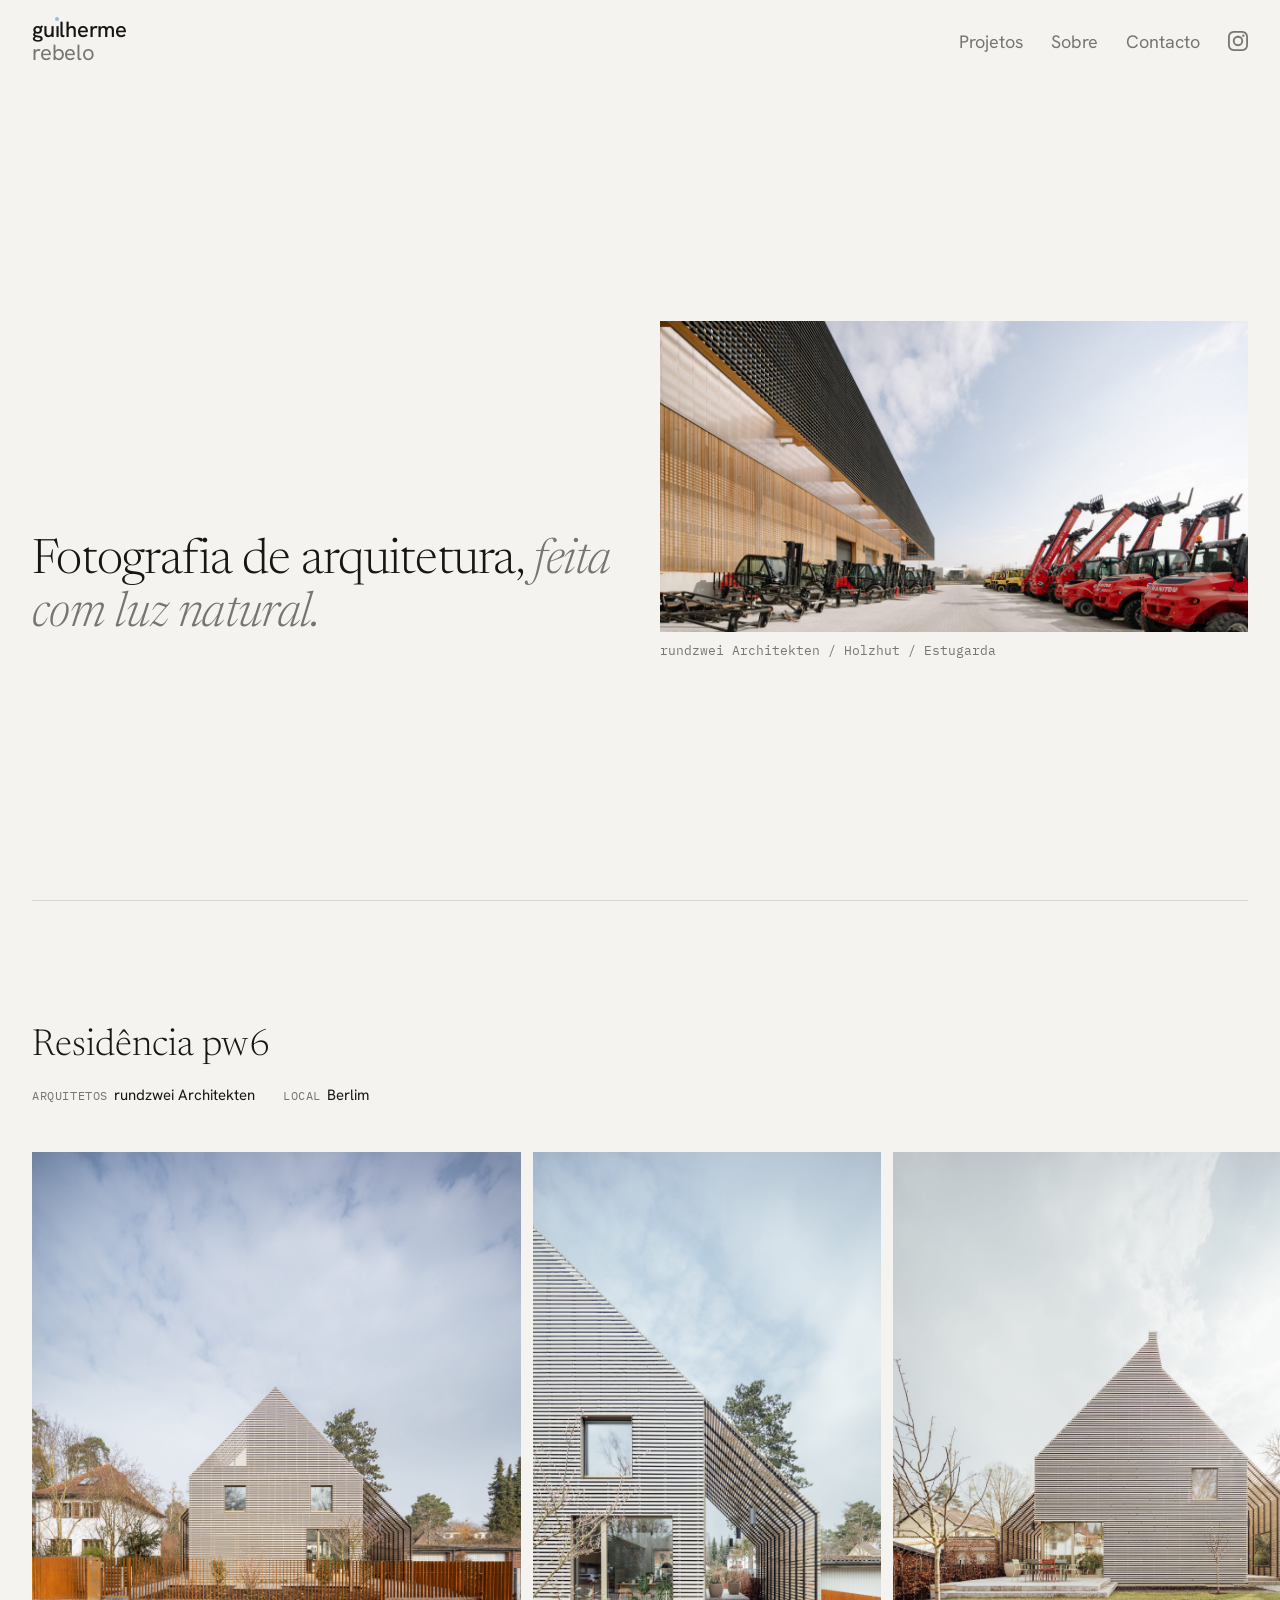
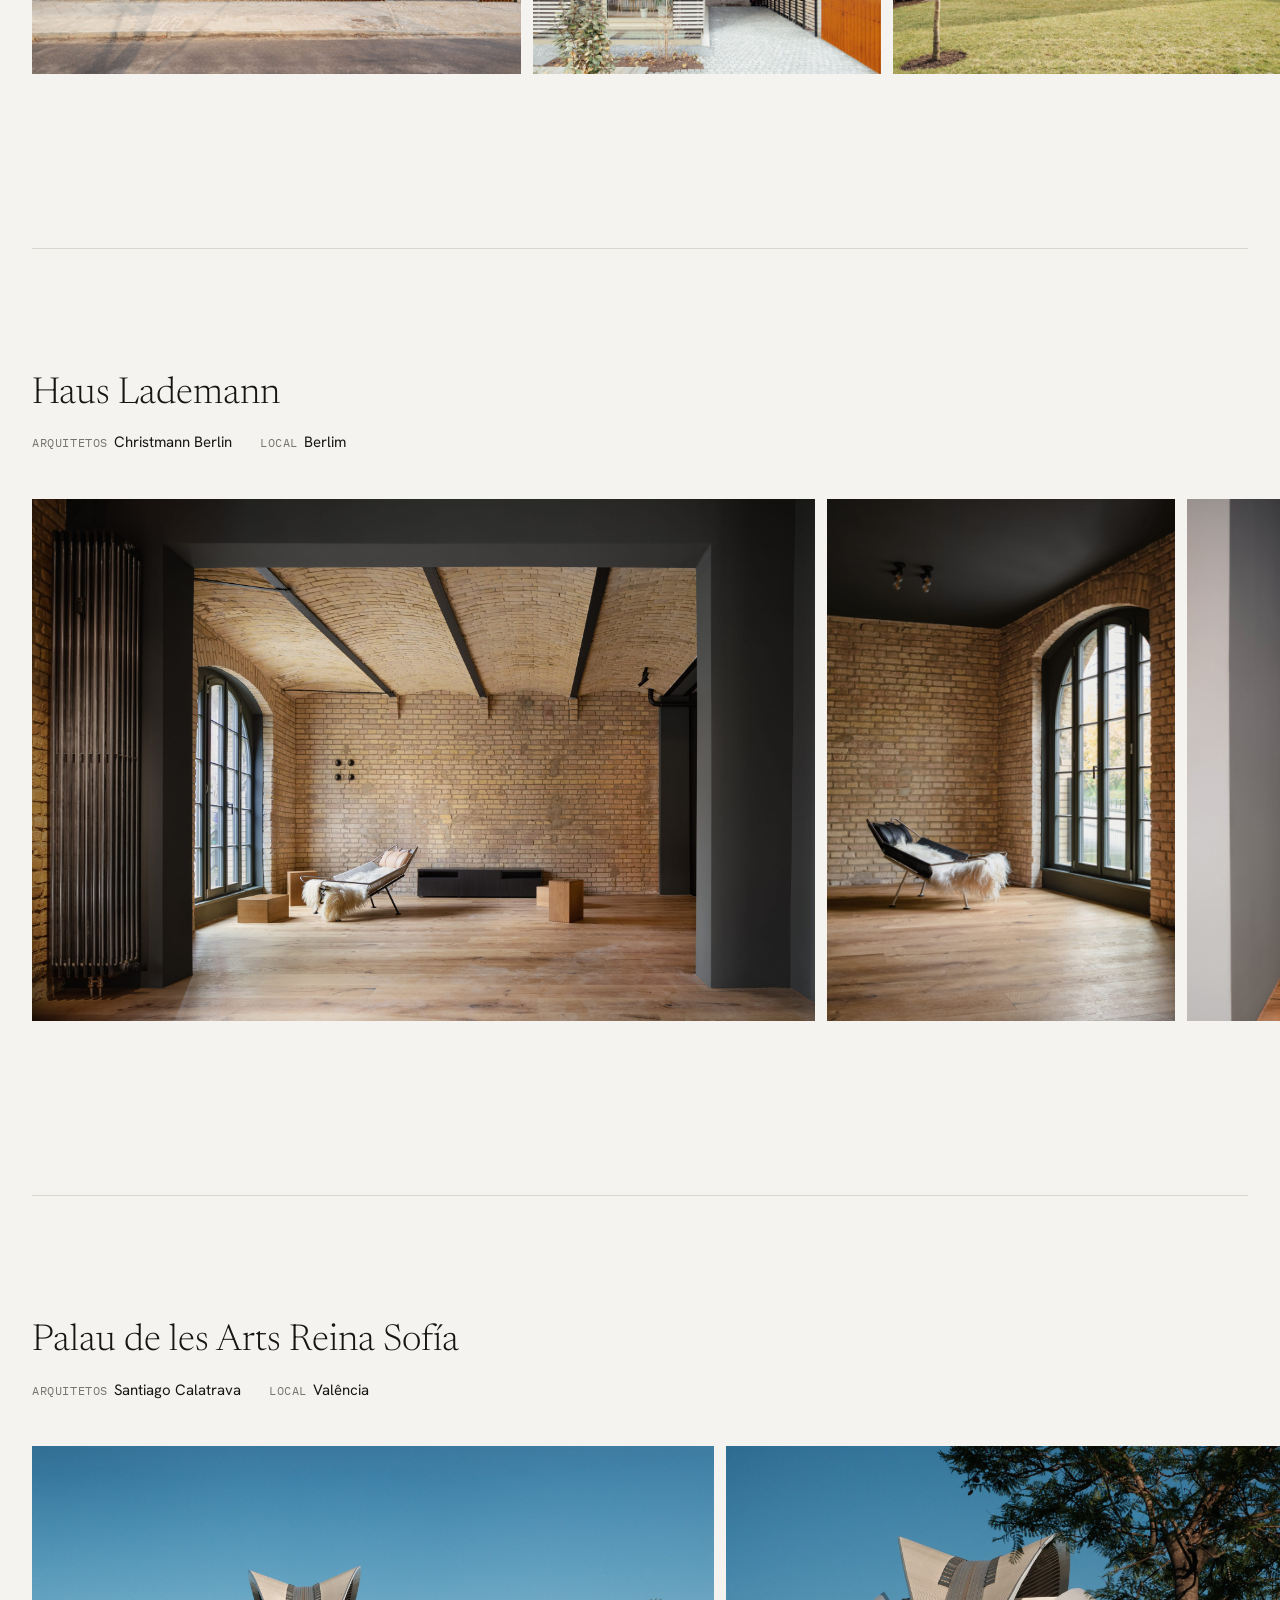
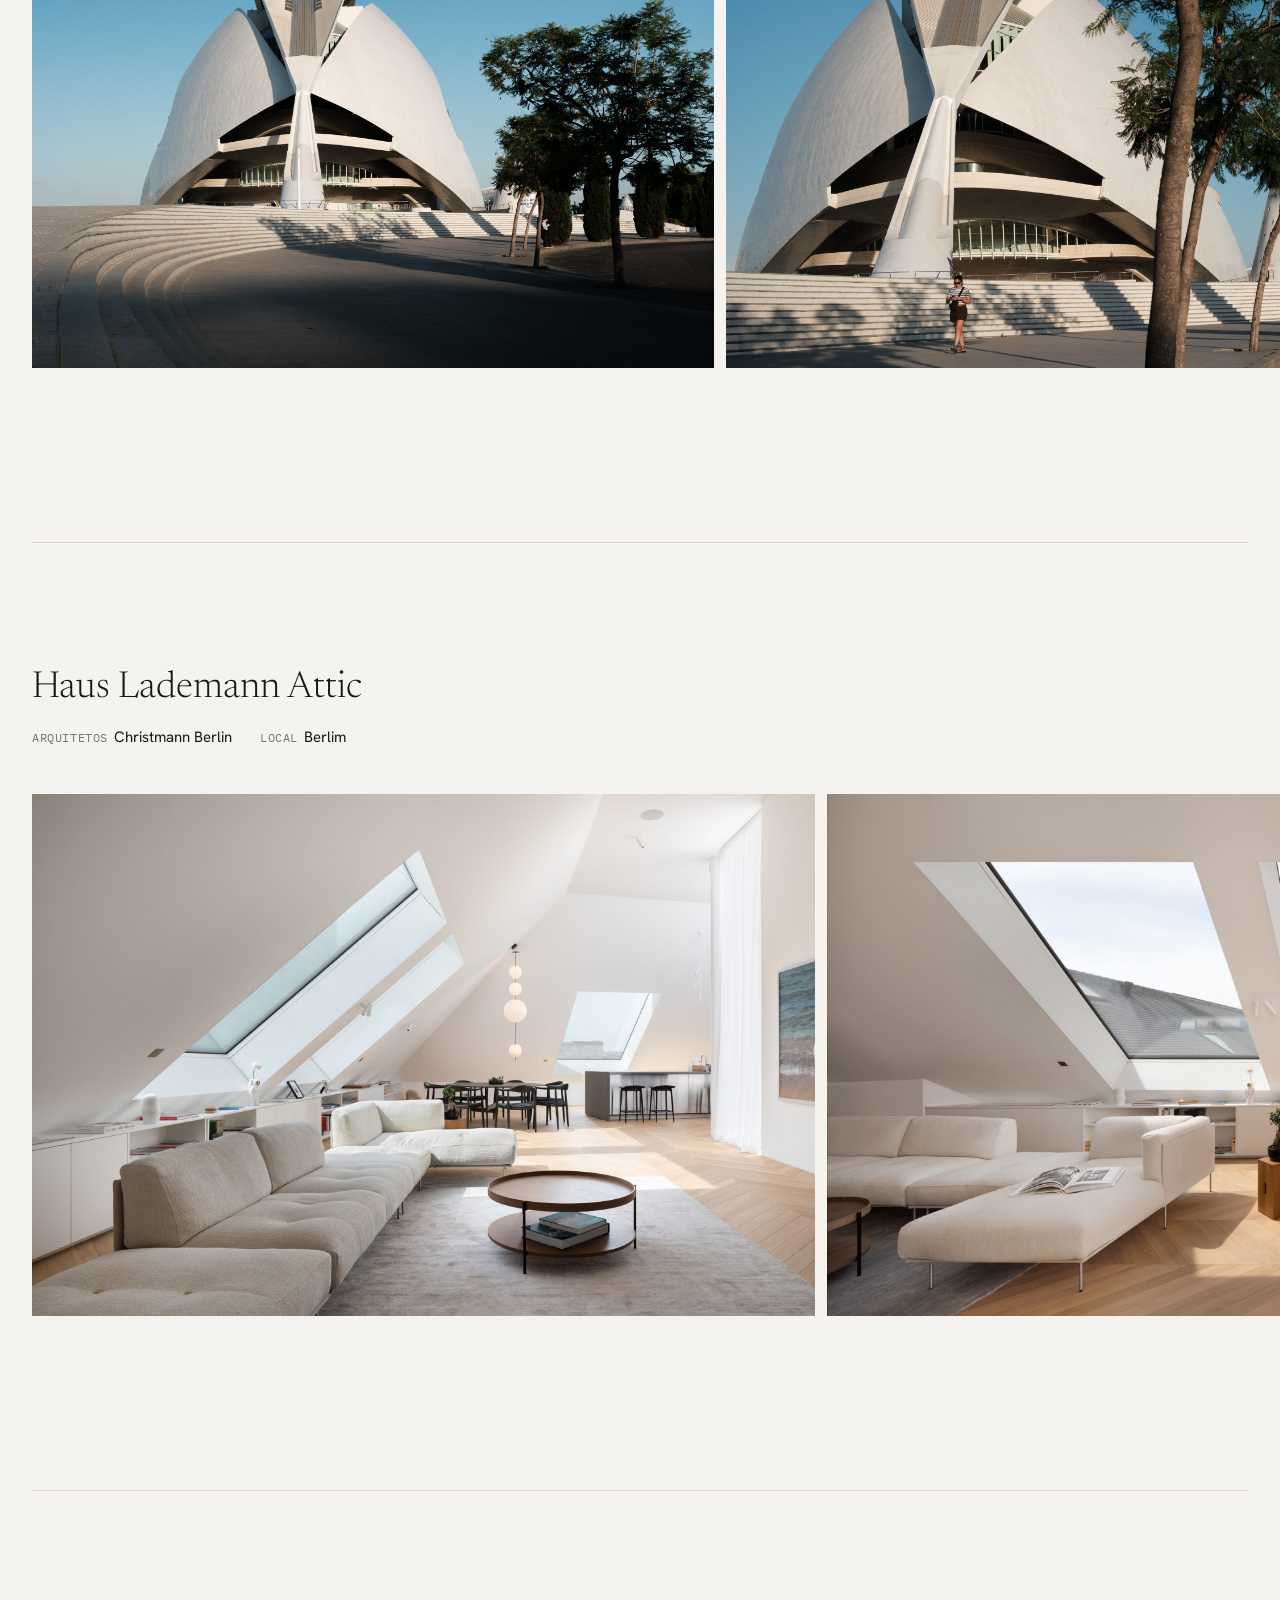
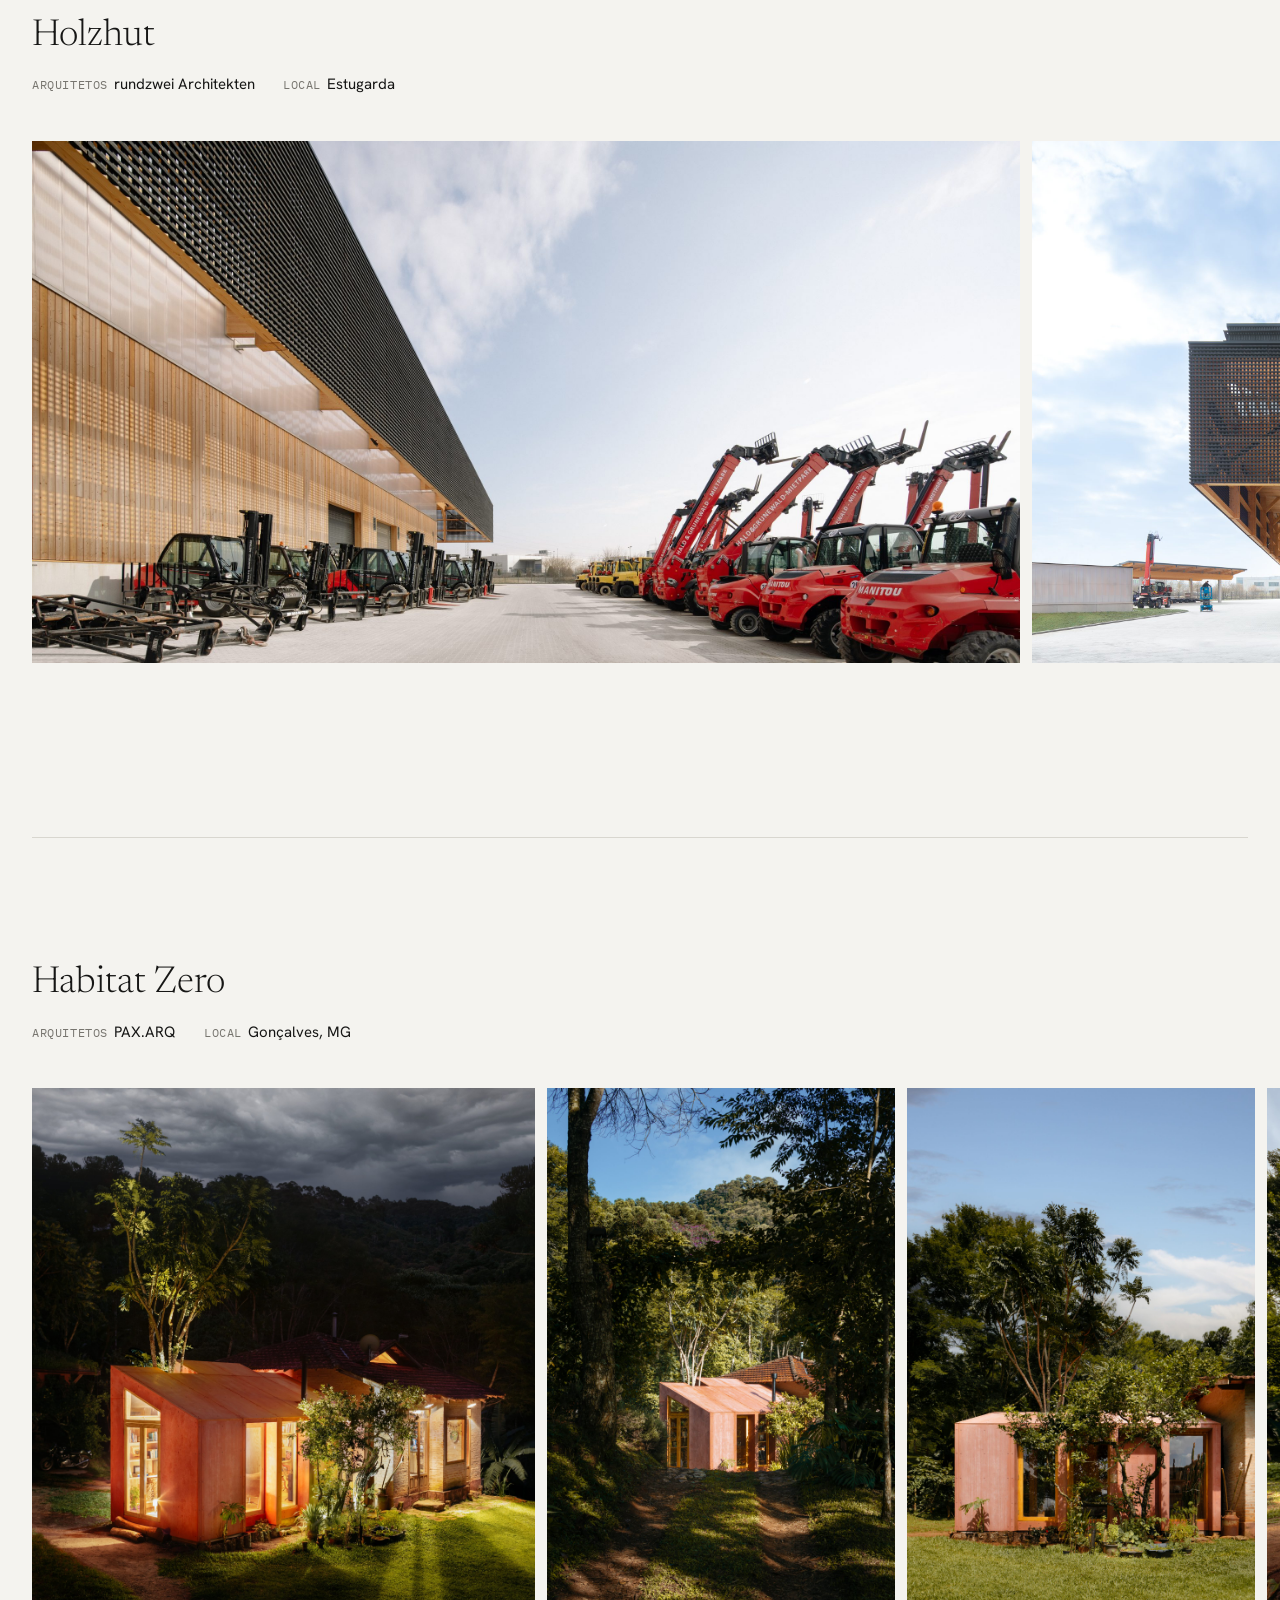
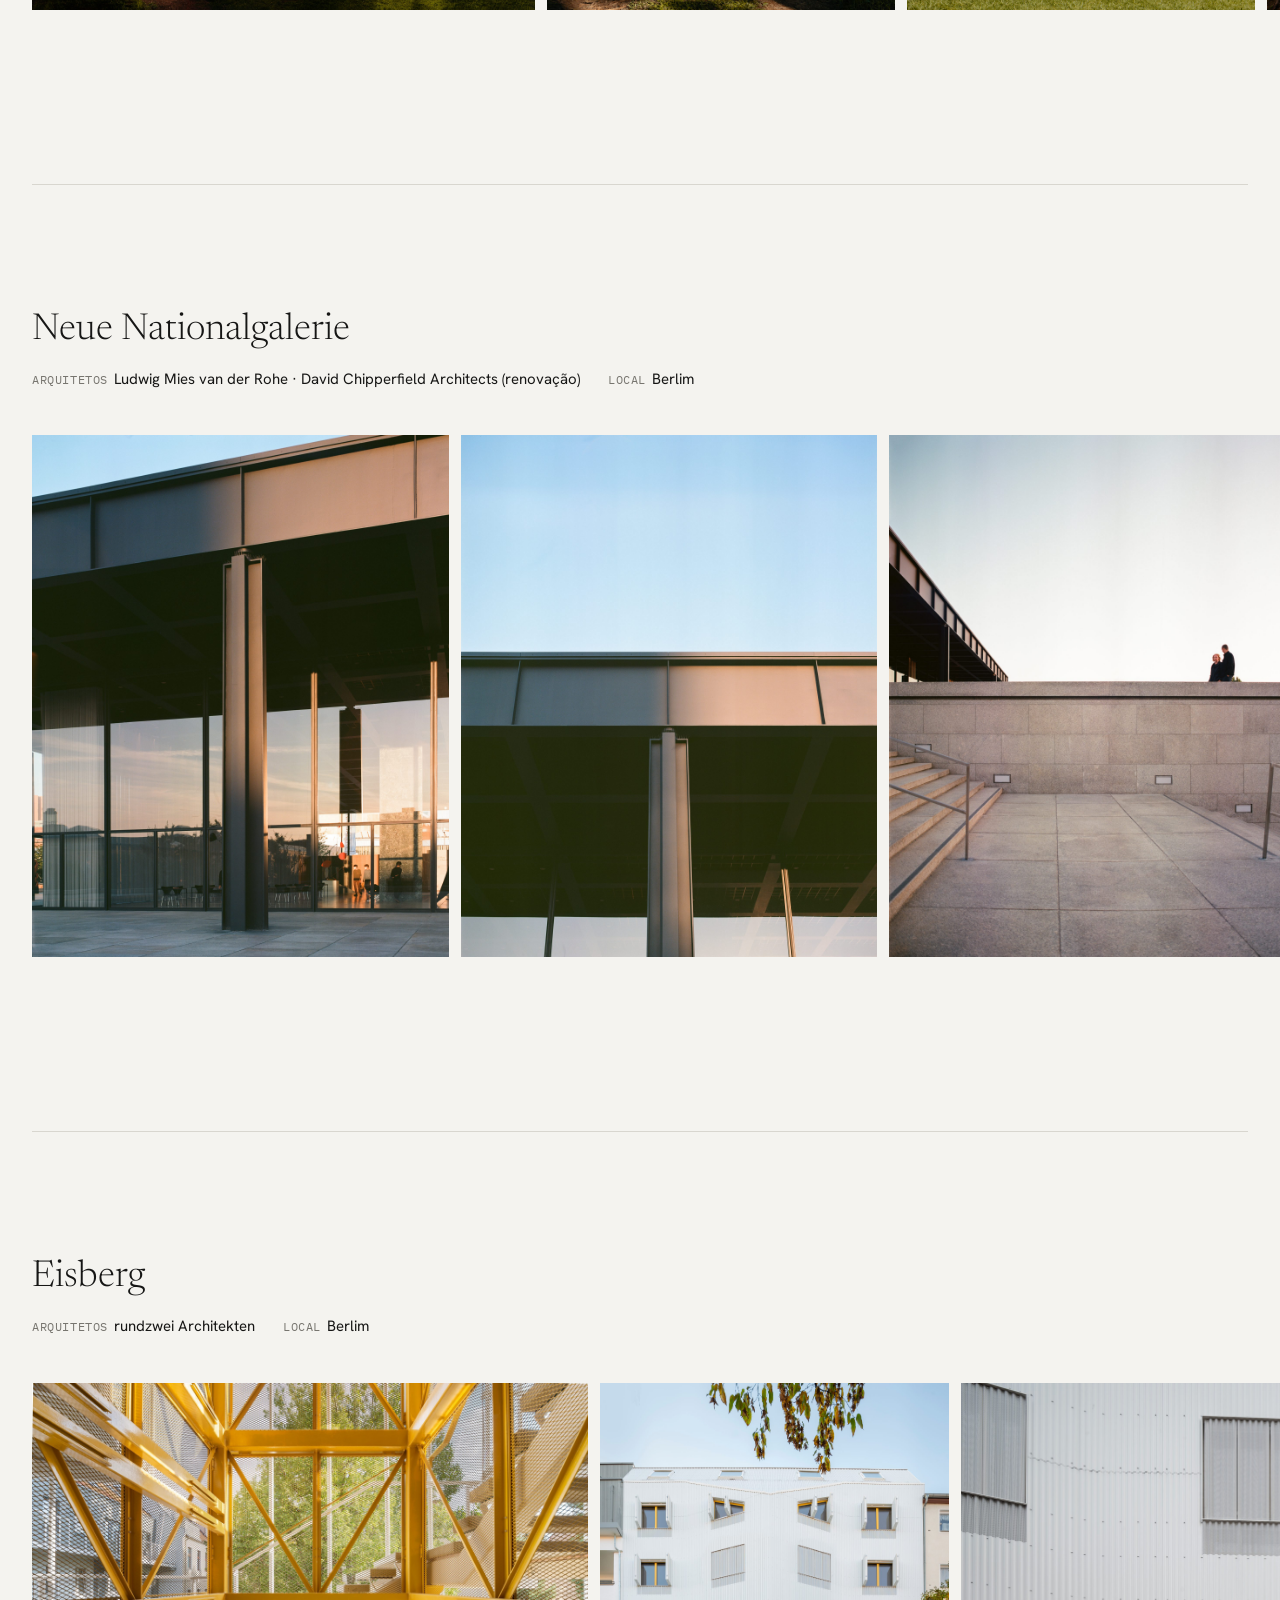
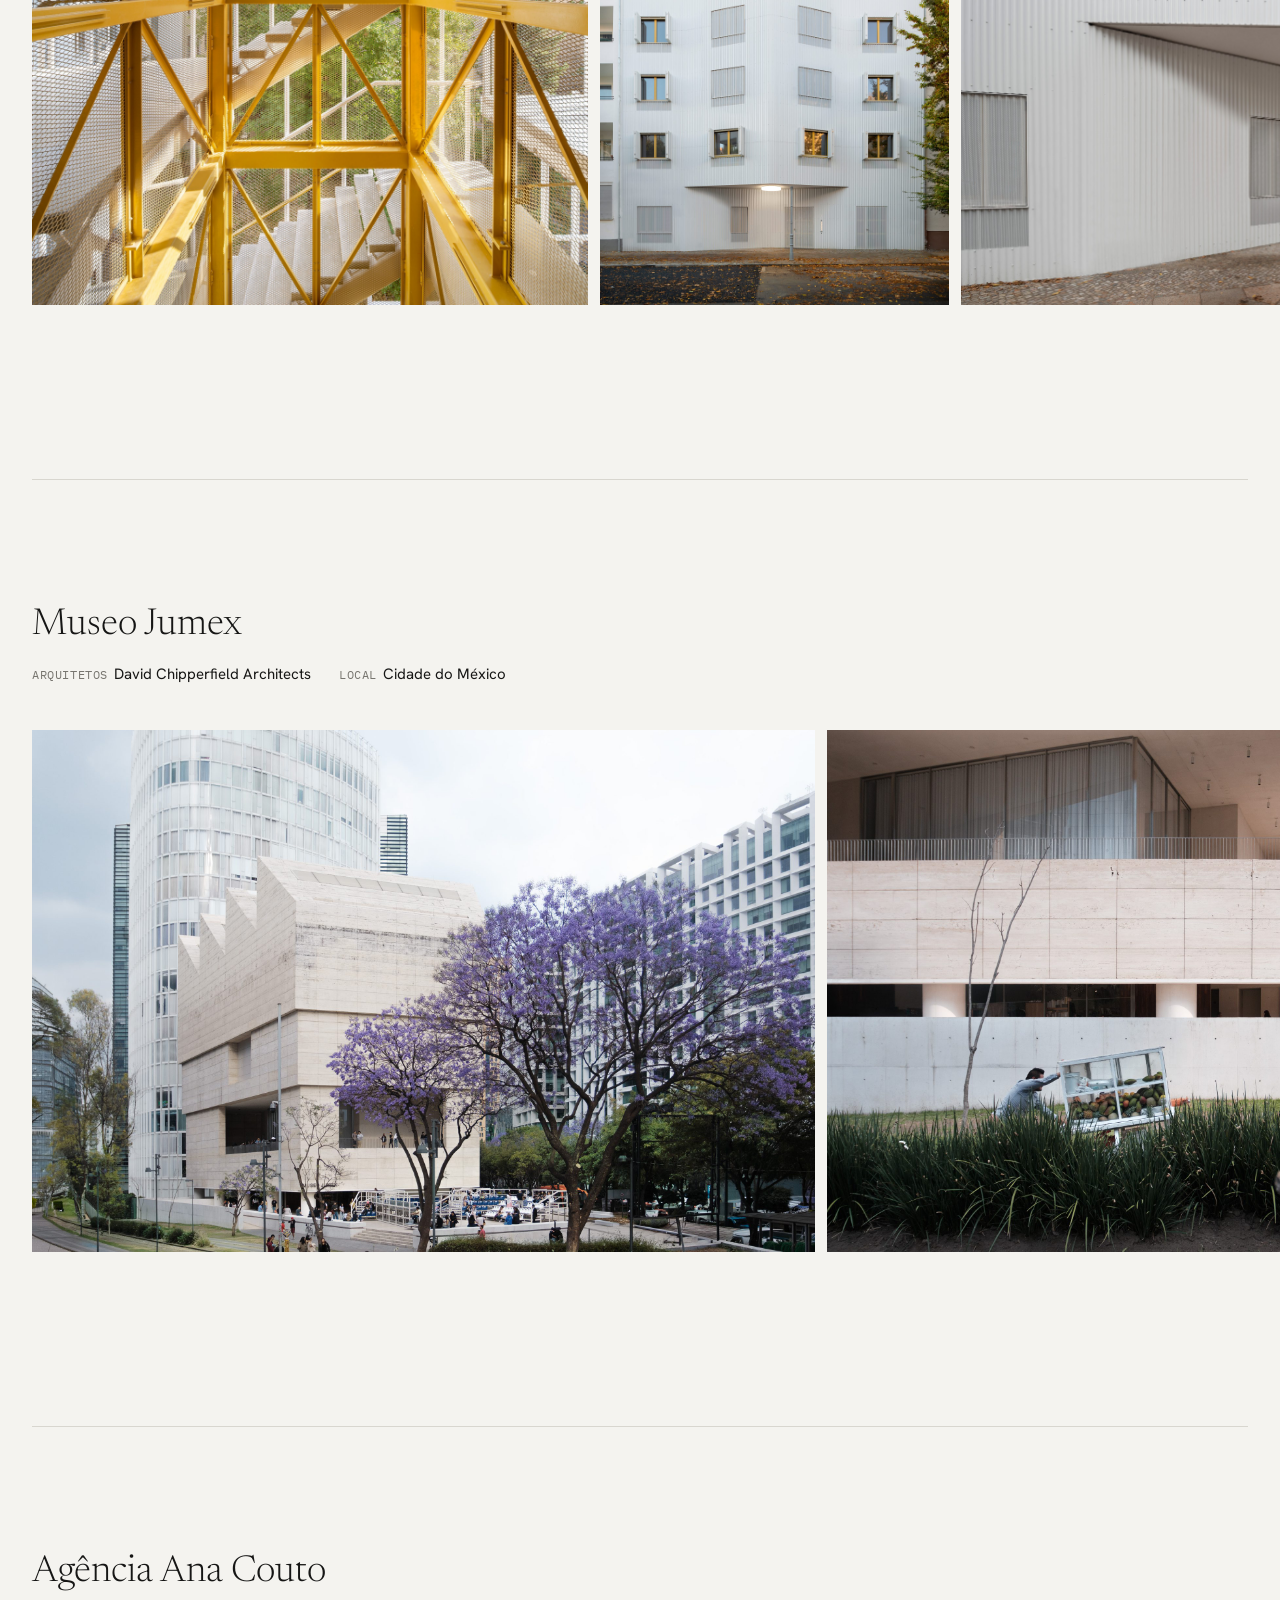
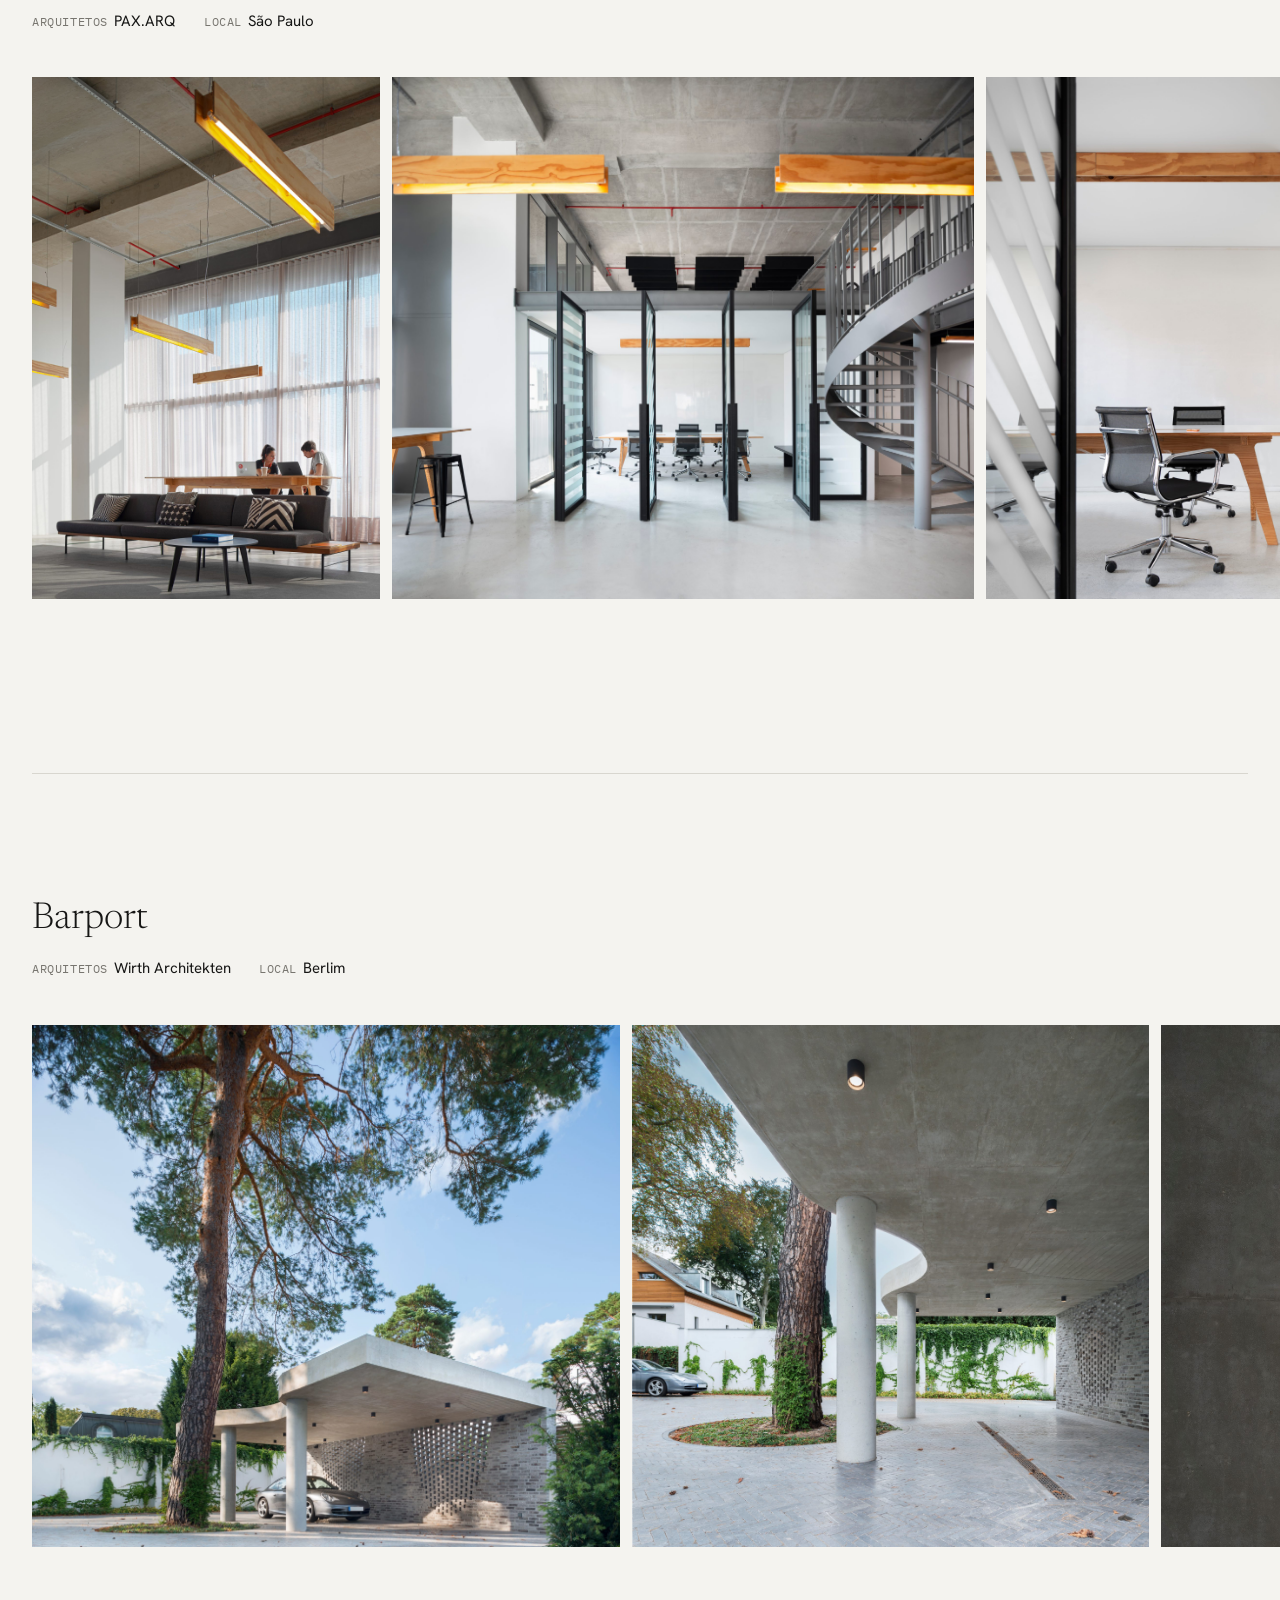
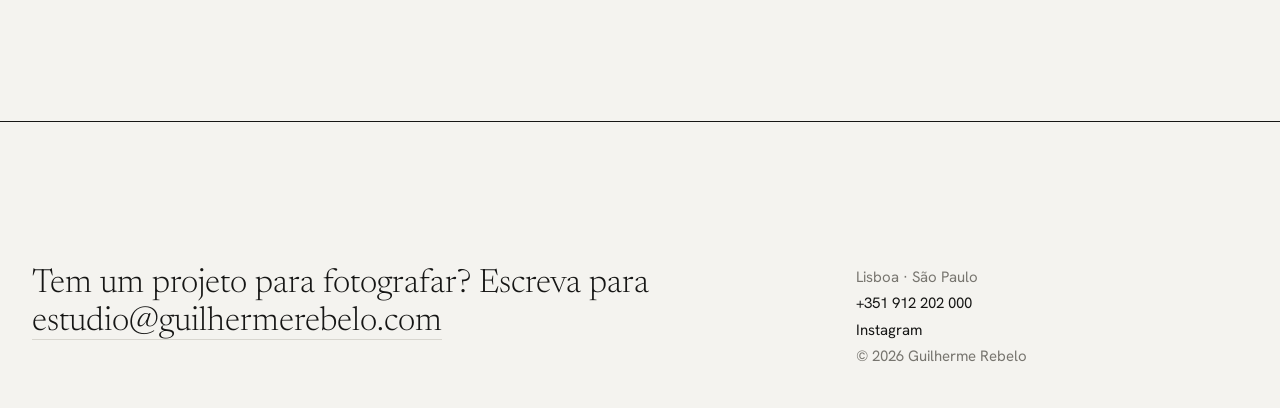
==== commit 1dcf92bf: "CAM project is now hidden from page" ====
--- a/index.html
+++ b/index.html
@@ -79,6 +79,7 @@
 		</section>
 
 		<main id="projetos">
+		<!--
 		<section class="project" id="cam">
 			<div class="title">
 				<h2>CAM — Centro de Arte Moderna Gulbenkian</h2>
@@ -100,7 +101,8 @@
 				<img src="images/gulbenkian-10.jpg" alt="o espaço coberto com teto de madeira e pilares escuros, aberto para o jardim" width="2400" height="1600" loading="lazy">
 			</div>
 		</section>
-
+		-->
+		
 		<section class="project" id="pw6">
 			<div class="title">
 				<h2>Residência pw6</h2>
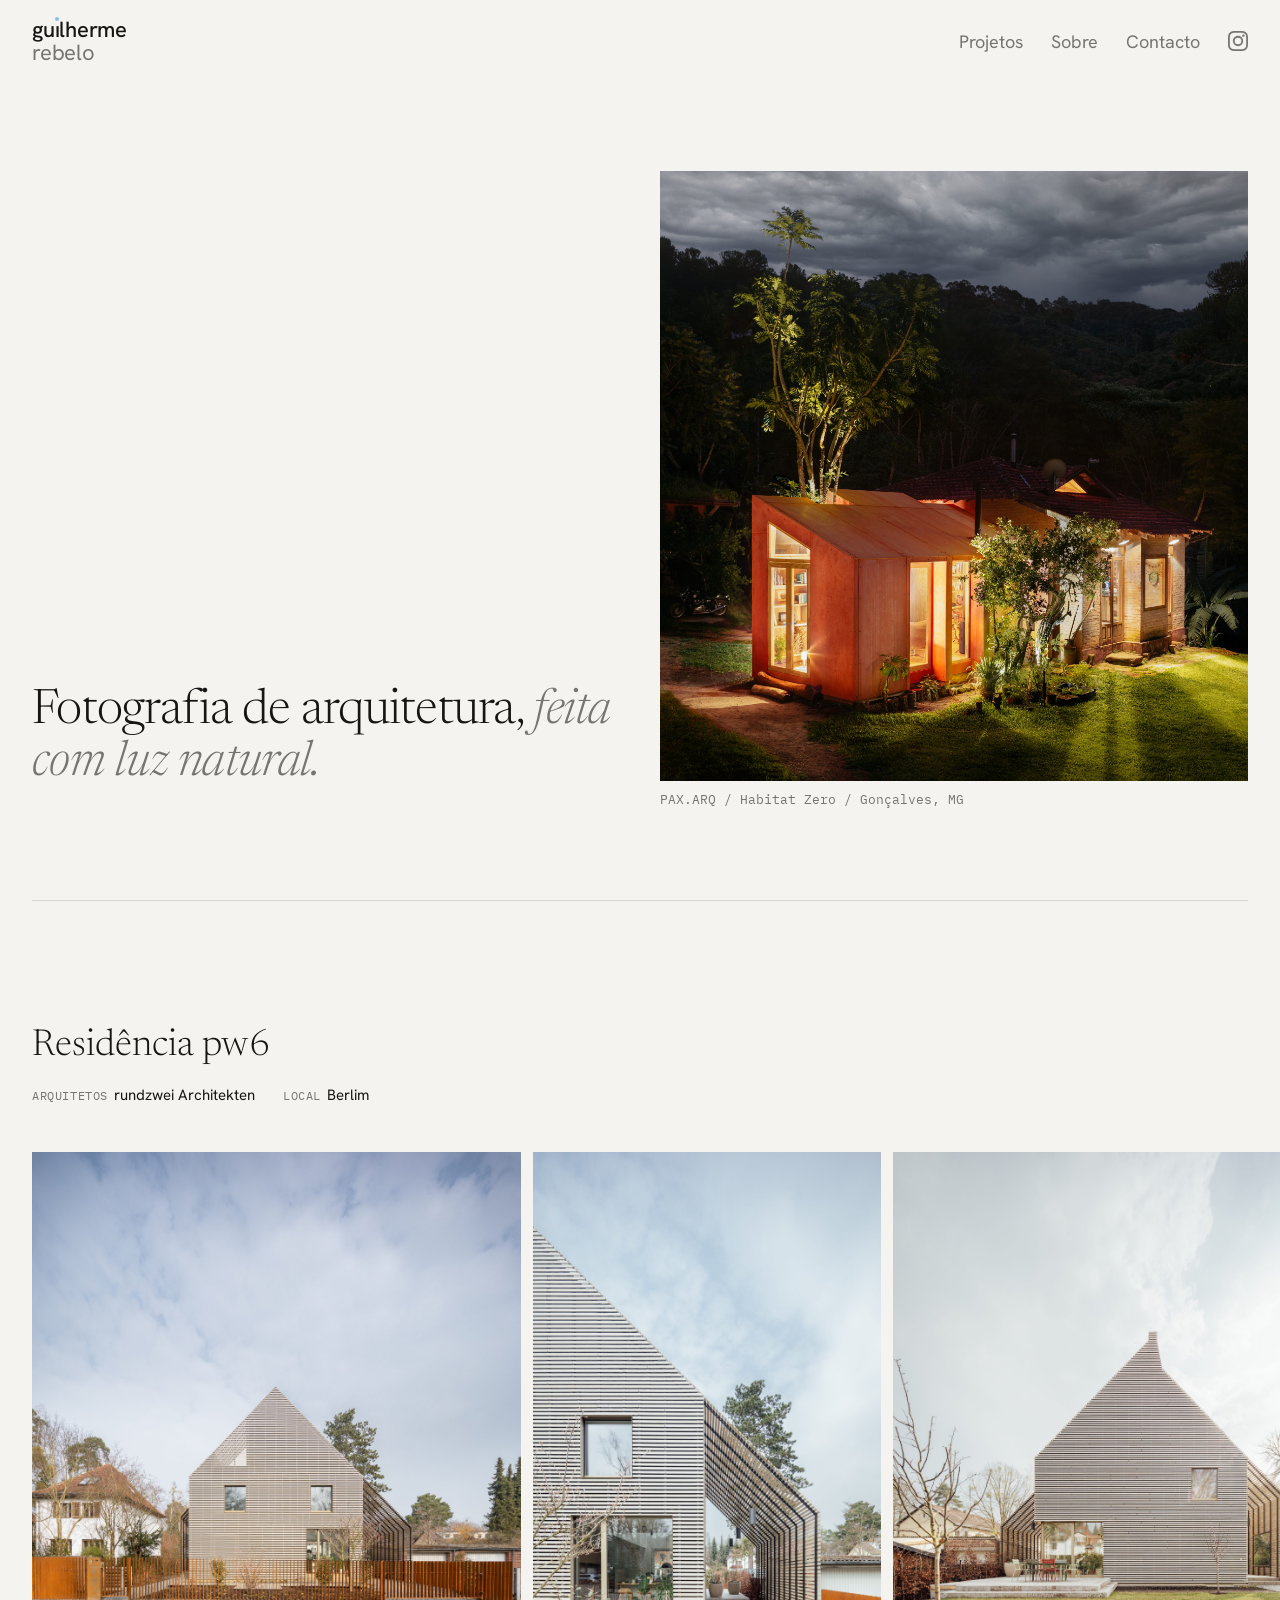
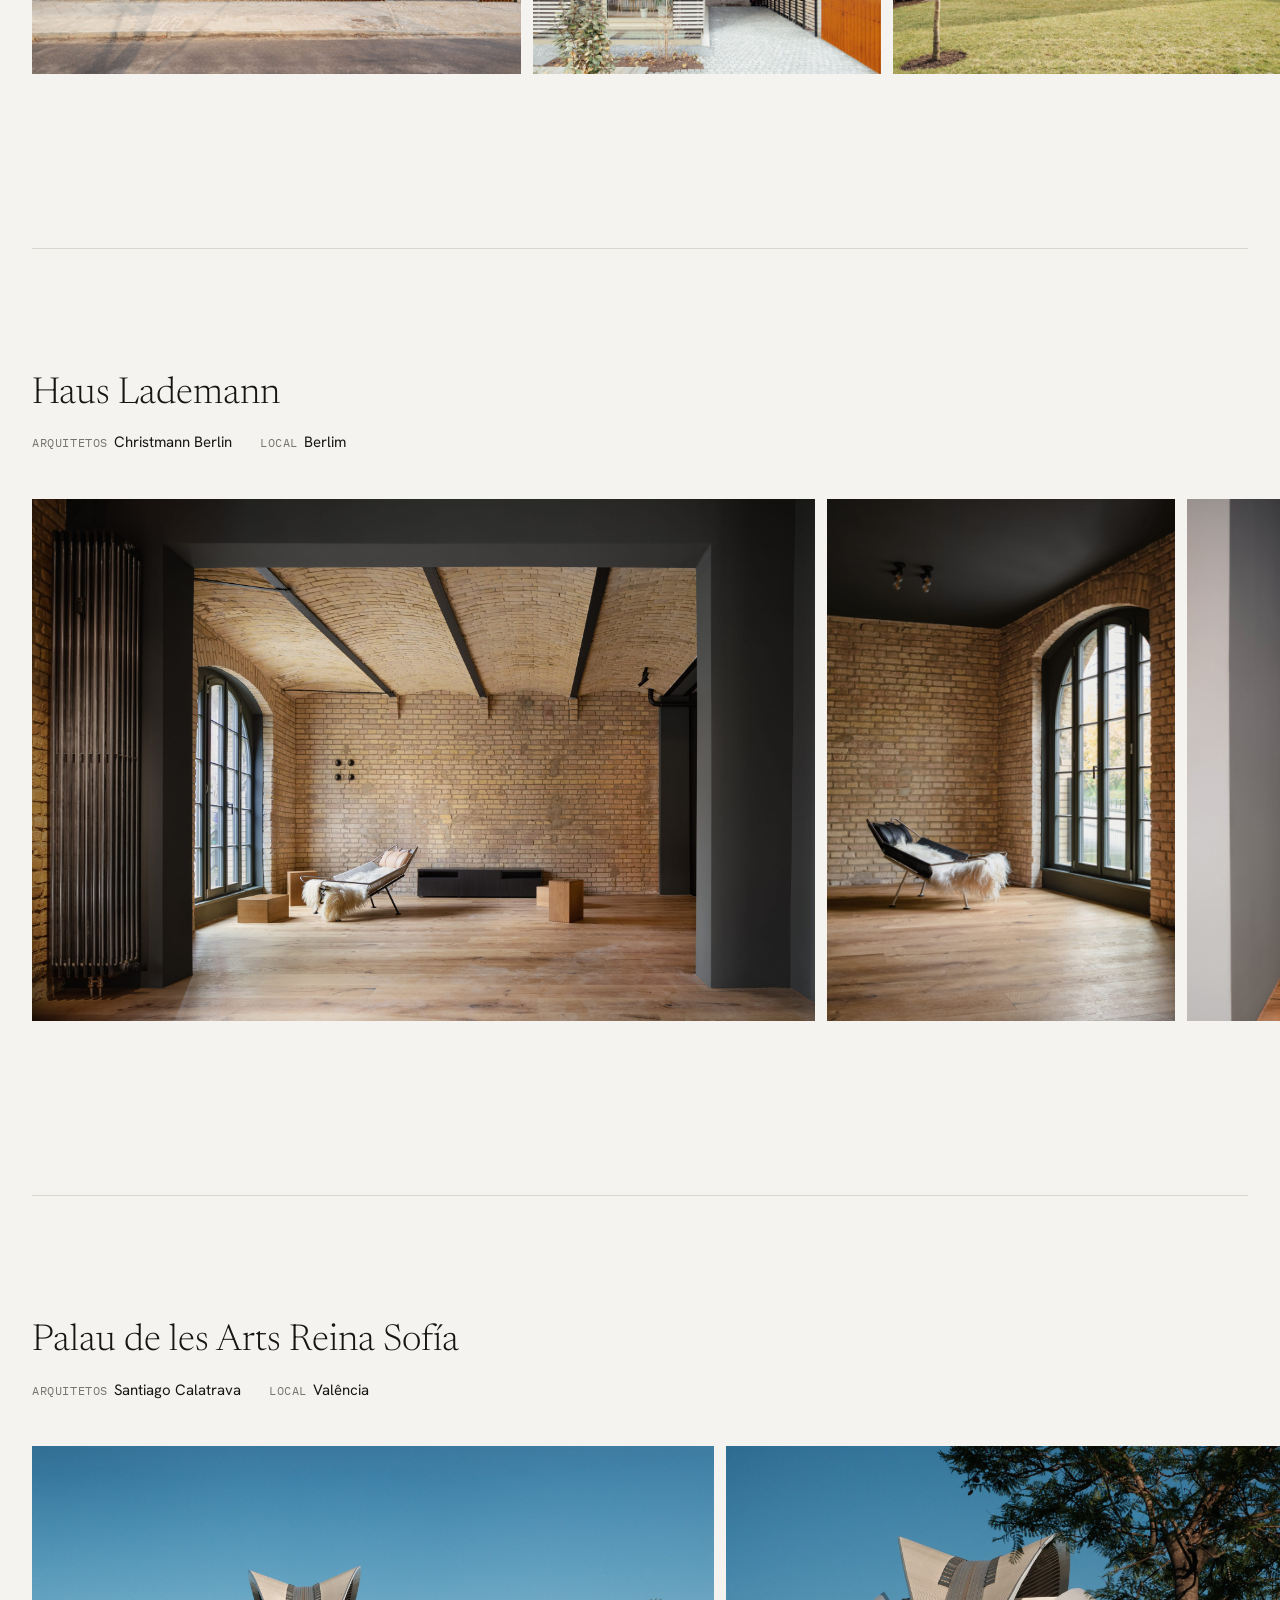
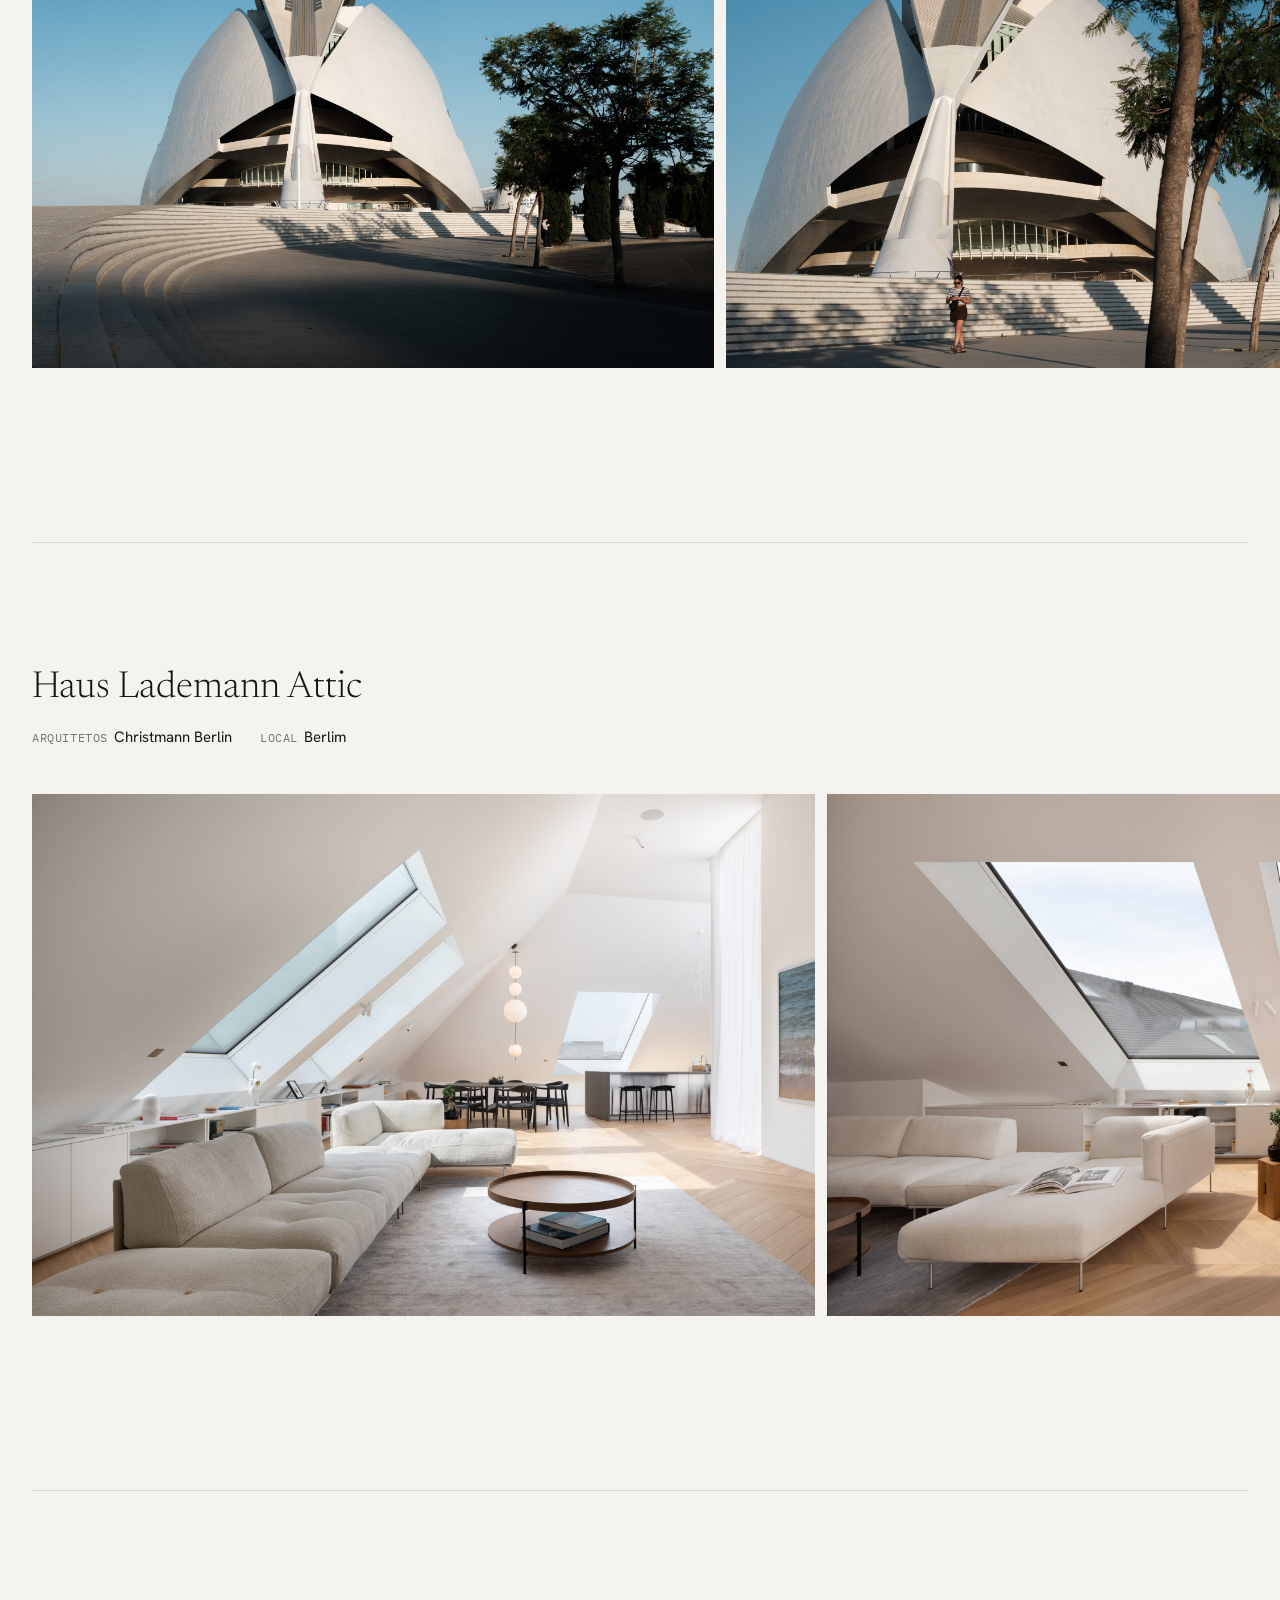
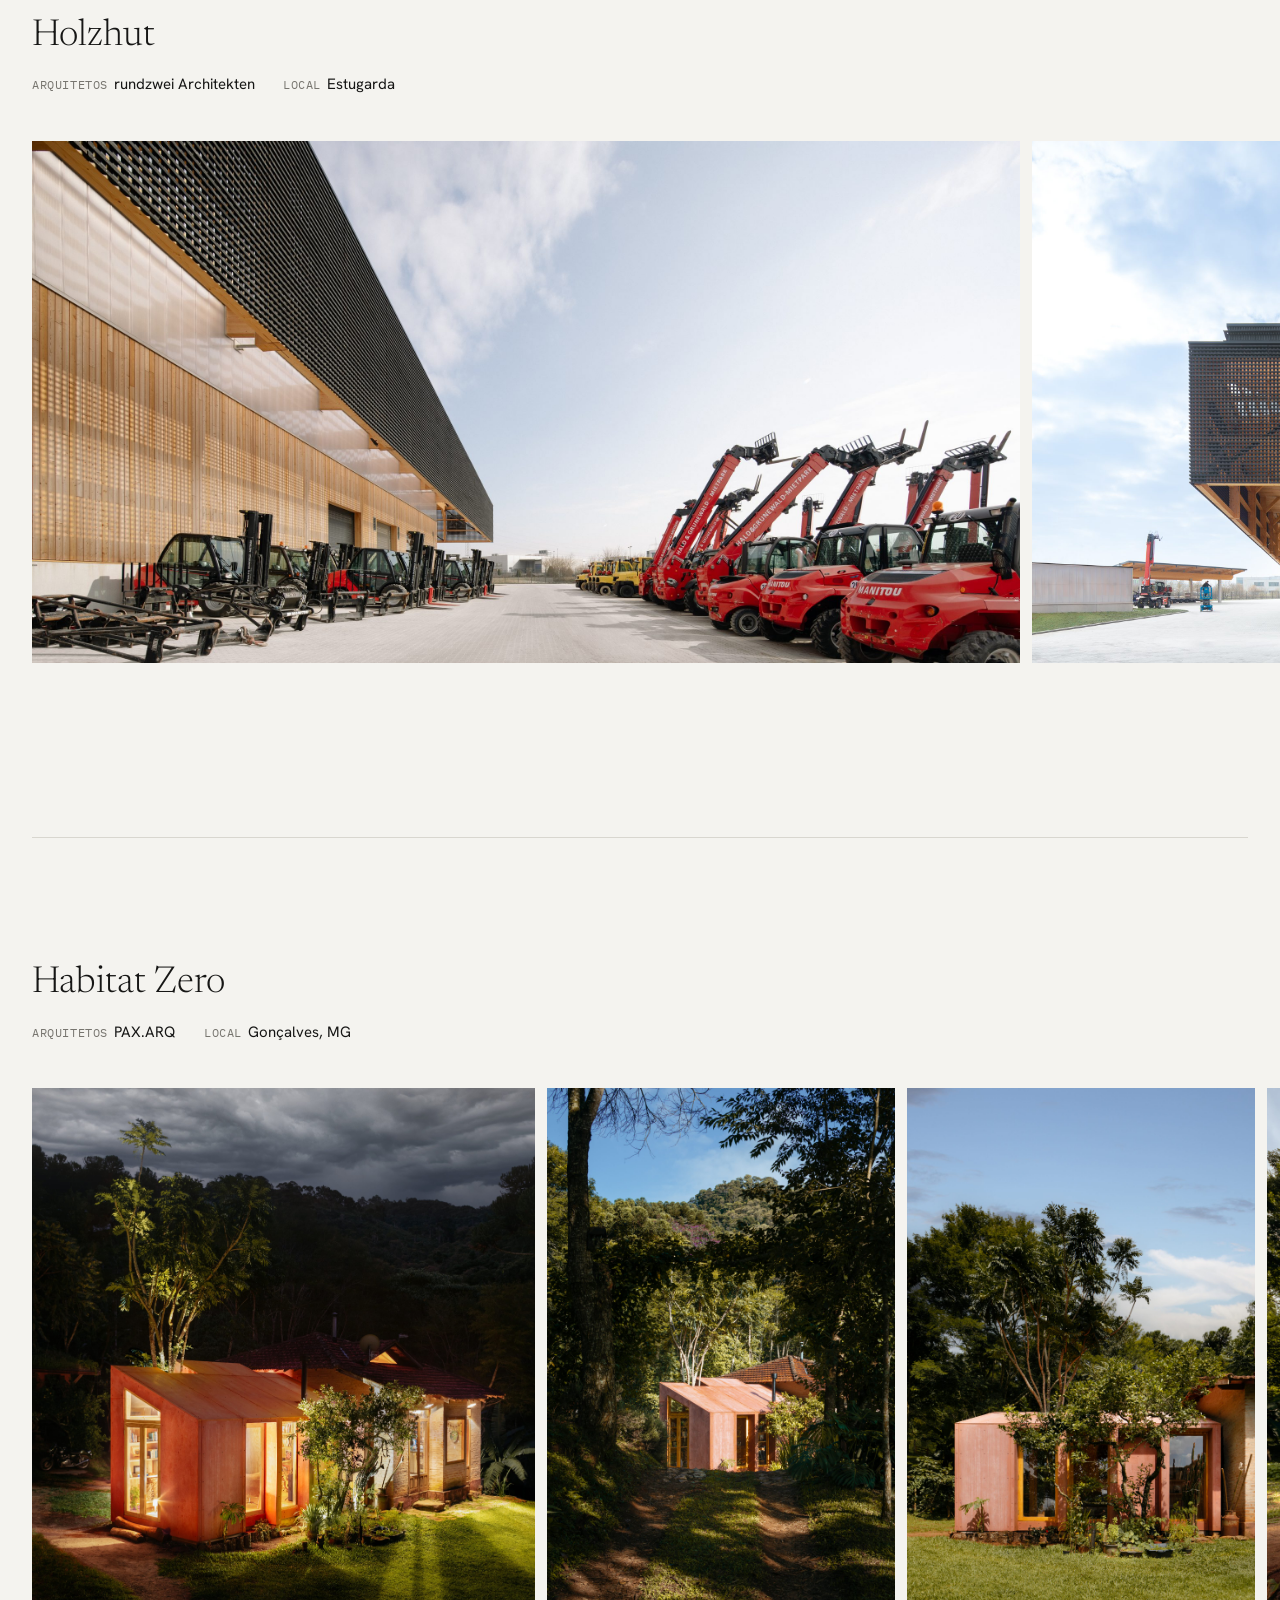
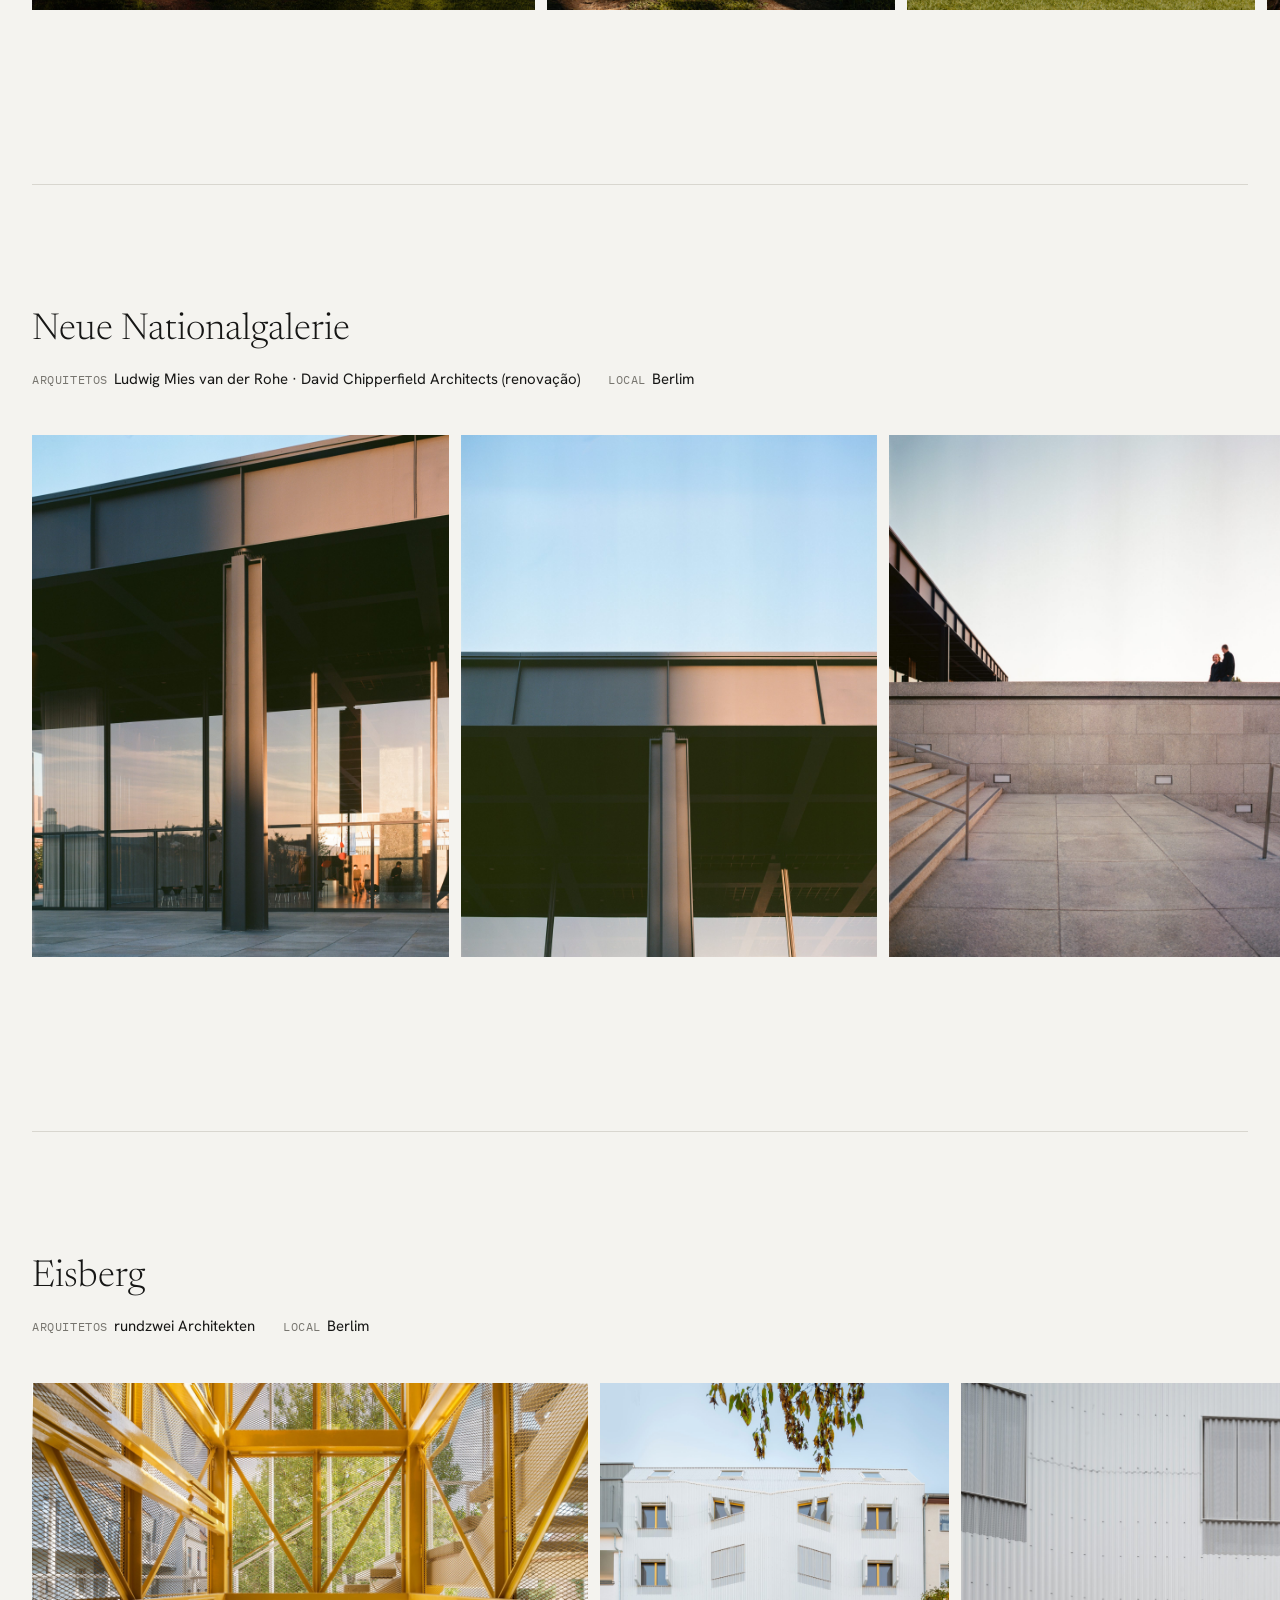
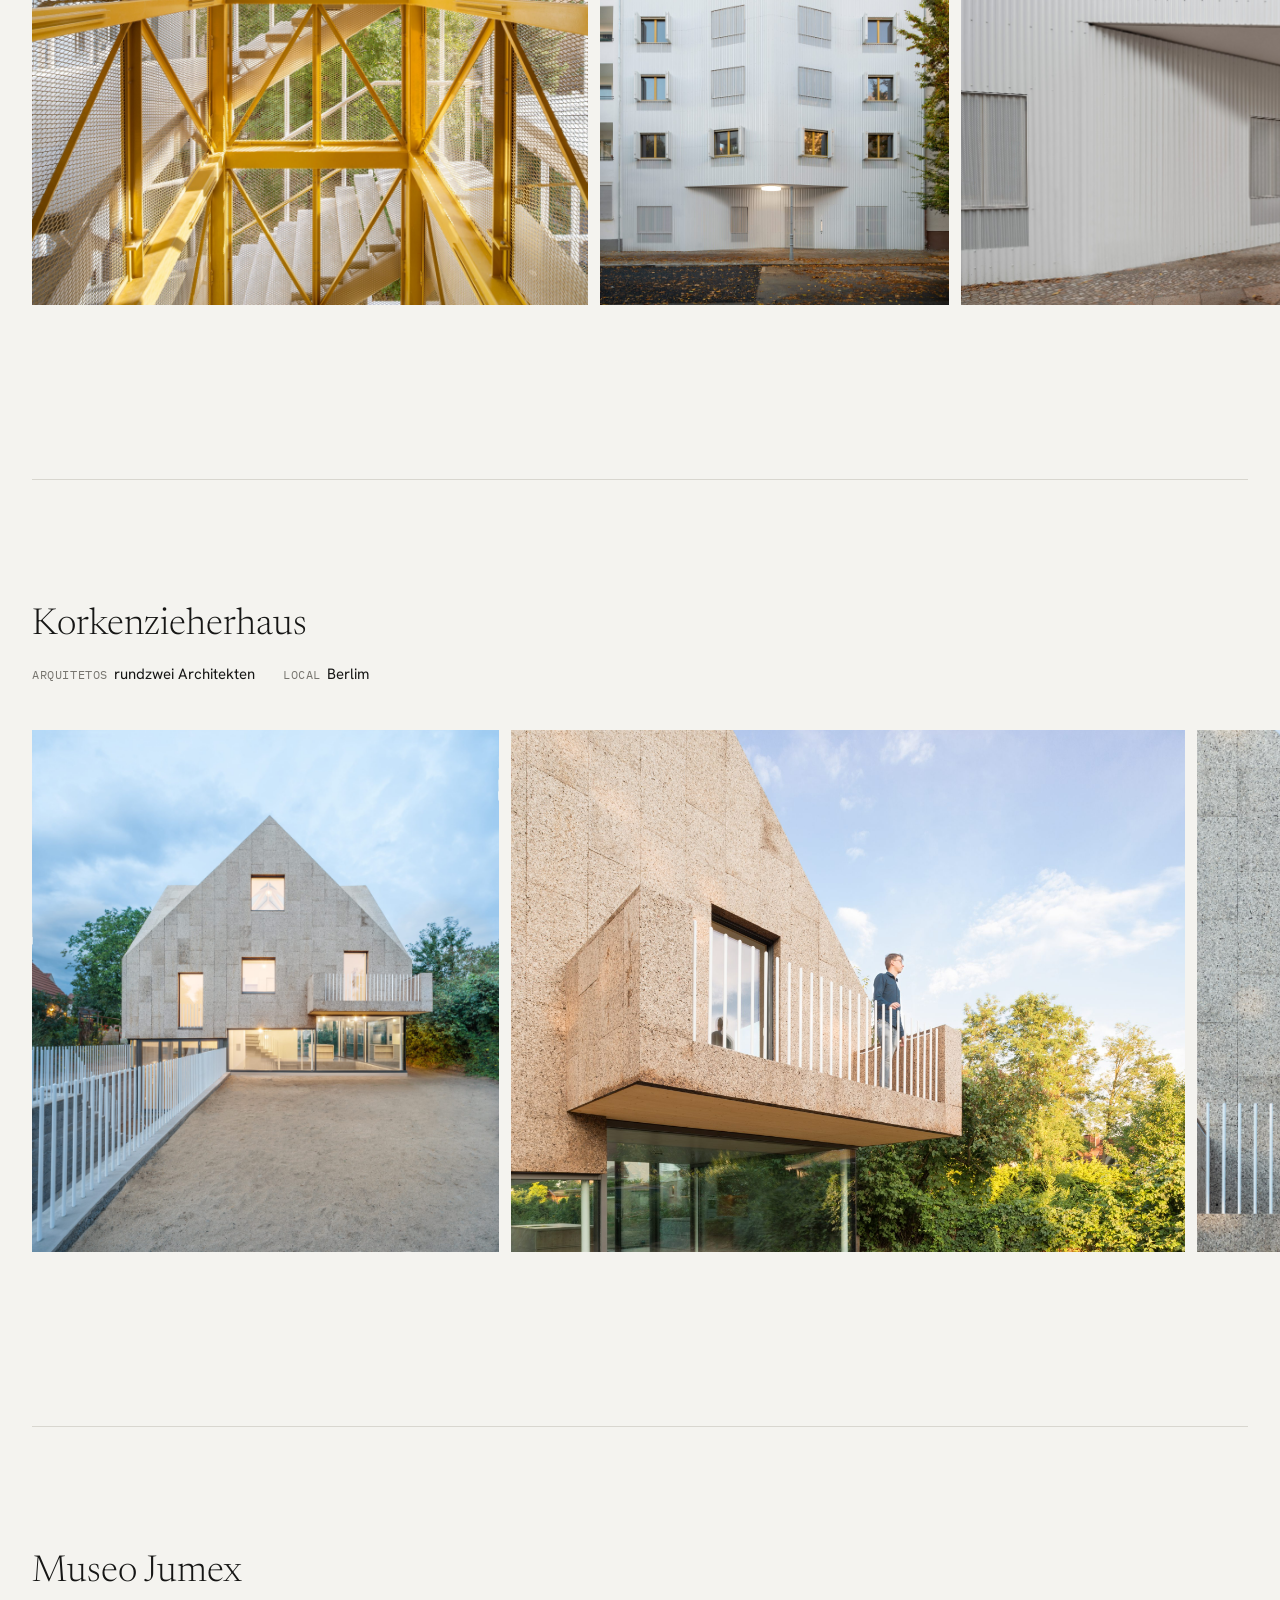
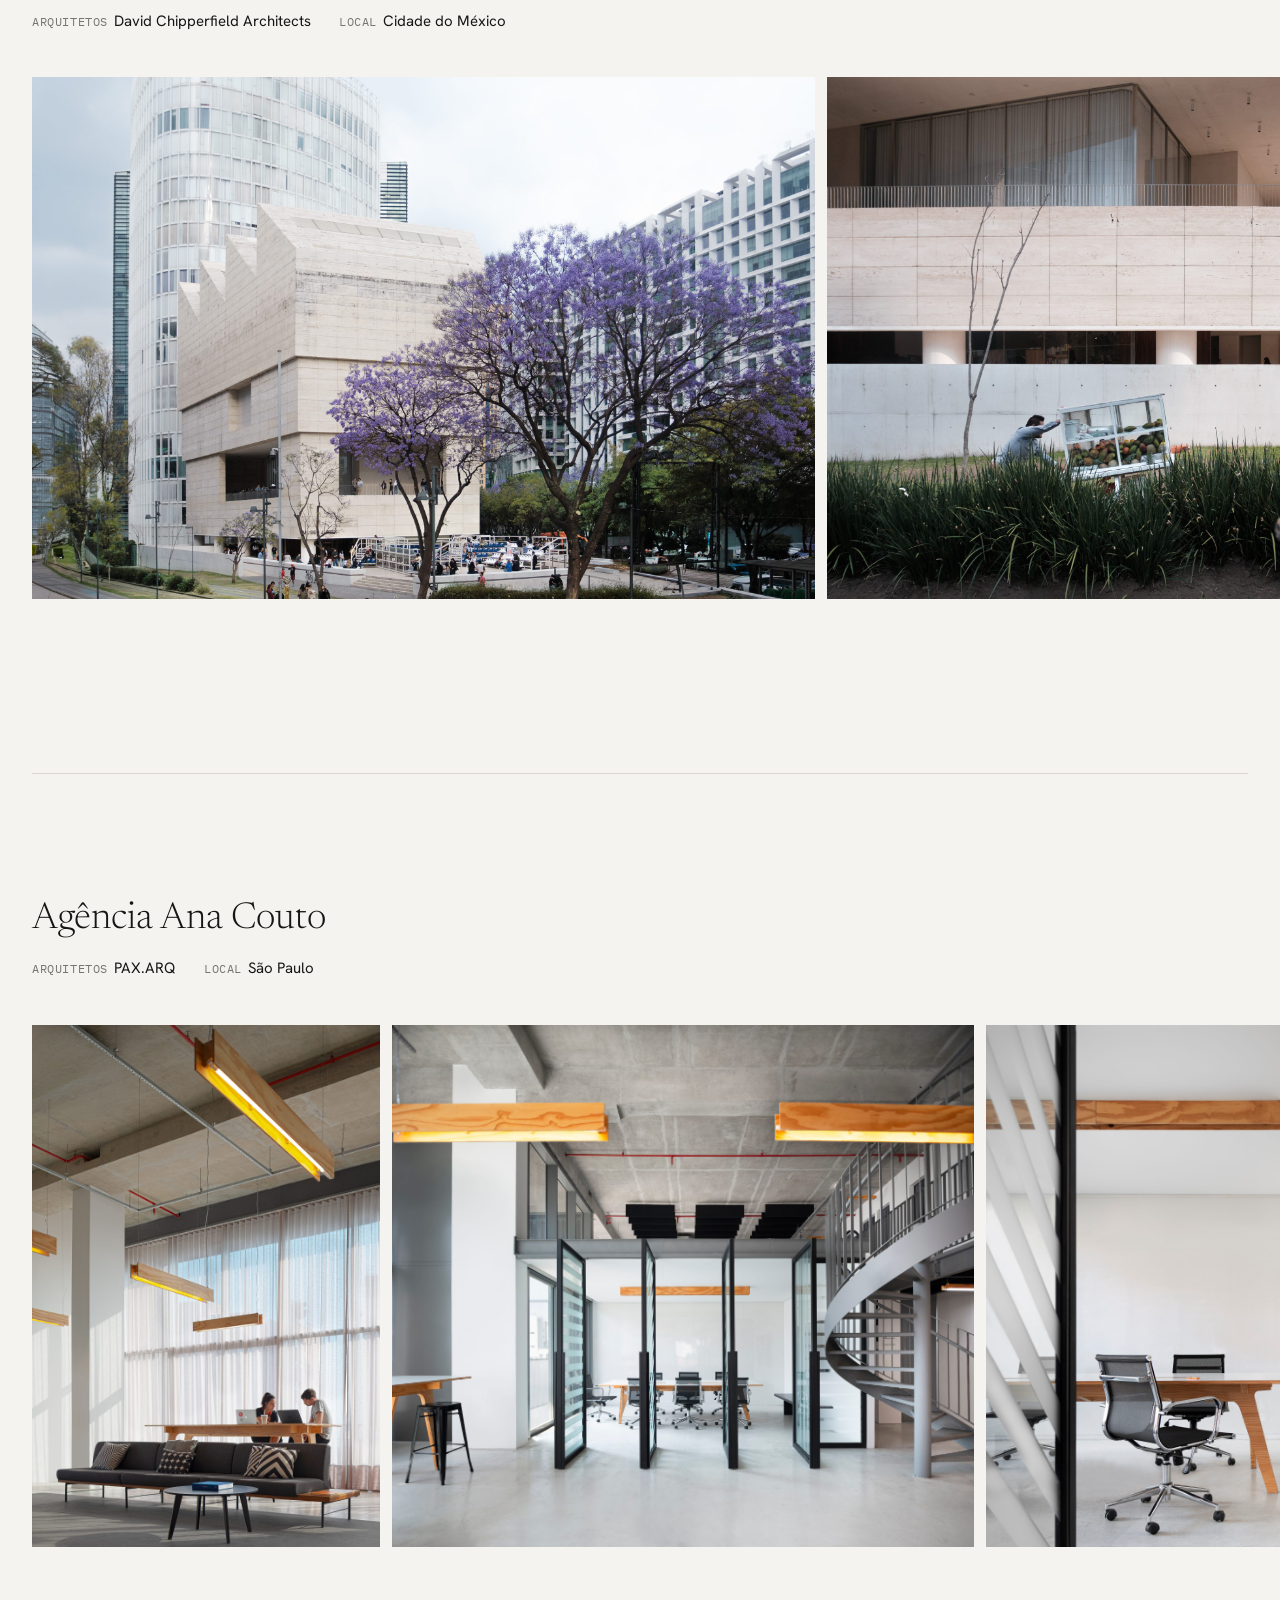
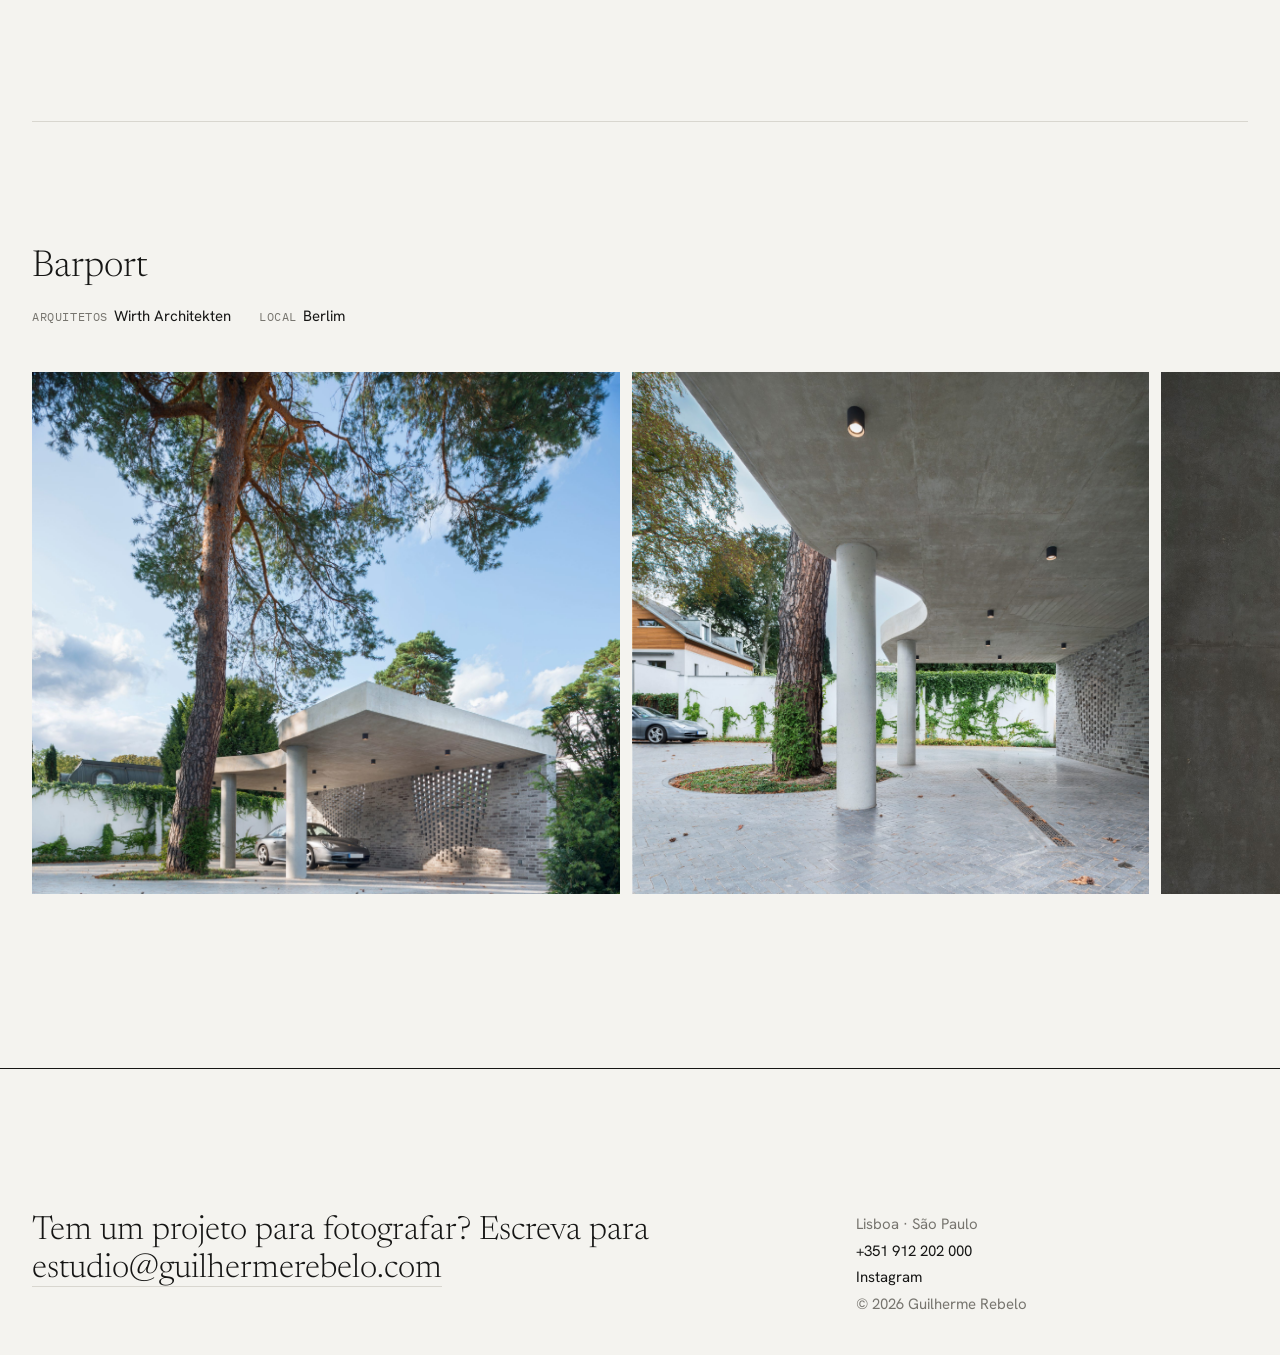
==== commit df330365: "Korkenzieherhaus images added" ====
--- a/index.html
+++ b/index.html
@@ -270,6 +270,26 @@
 			</div>
 		</section>
 
+		<section class="project" id="corkscrew">
+			<div class="title">
+				<h2>Korkenzieherhaus</h2>
+				<dl>
+					<div><dt>Arquitetos</dt><dd>rundzwei Architekten</dd></div>
+					<div><dt>Local</dt><dd>Berlim</dd></div>
+				</dl>
+			</div>
+			<div class="row">
+				<img src="images/corkscrew-01.jpg" alt="a casa revestida de cortiça vista do jardim, com a empena alta, a varanda e o rés-do-chão envidraçado" width="2145" height="2400" loading="lazy">
+				<img src="images/corkscrew-02.jpg" alt="um homem na varanda revestida de cortiça, em consola sobre o jardim, ao fim da tarde" width="2400" height="1857" loading="lazy">
+				<img src="images/corkscrew-03.jpg" alt="a empena de cortiça com uma janela alta e estreita e o guarda-corpos de barras brancas" width="1696" height="2400" loading="lazy">
+				<img src="images/corkscrew-04.jpg" alt="uma mulher sobe a escada de madeira suspensa, num corredor branco com vista para o jardim" width="1929" height="2400" loading="lazy">
+				<img src="images/corkscrew-05.jpg" alt="a escada de madeira em espiral vista de cima, com uma pessoa a descer" width="2165" height="2400" loading="lazy">
+				<img src="images/corkscrew-06.jpg" alt="a escada de madeira vista de baixo, a subir em espiral até à claraboia" width="2400" height="2361" loading="lazy">
+				<img src="images/corkscrew-07.jpg" alt="a claraboia em estrela sobre o sótão branco, com a escada de madeira ao fundo" width="1862" height="2400" loading="lazy">
+				<img src="images/corkscrew-08.jpg" alt="pormenor da claraboia: os caixilhos de madeira e o céu azul entre as paredes brancas" width="1580" height="2400" loading="lazy">
+			</div>
+		</section>
+
 		<section class="project" id="jumex">
 			<div class="title">
 				<h2>Museo Jumex</h2>
@@ -330,6 +350,20 @@
 			</div>
 		</section>
 		</main>
+
+		<!--
+		<section class="press">
+			<h3>Publicado em</h3>
+			<div class="press-track">
+				<ul>
+					<li>The New York Times</li>
+					<li>Dezeen</li>
+					<li>Designboom</li>
+					<li>ArchDaily</li>
+				</ul>
+			</div>
+		</section>
+		-->
 
 		<footer class="site-footer" id="contacto">
 			<p class="footer-text">Tem um projeto para fotografar? Escreva para <a href="mailto:estudio@guilhermerebelo.com">estudio@guilhermerebelo.com</a></p>
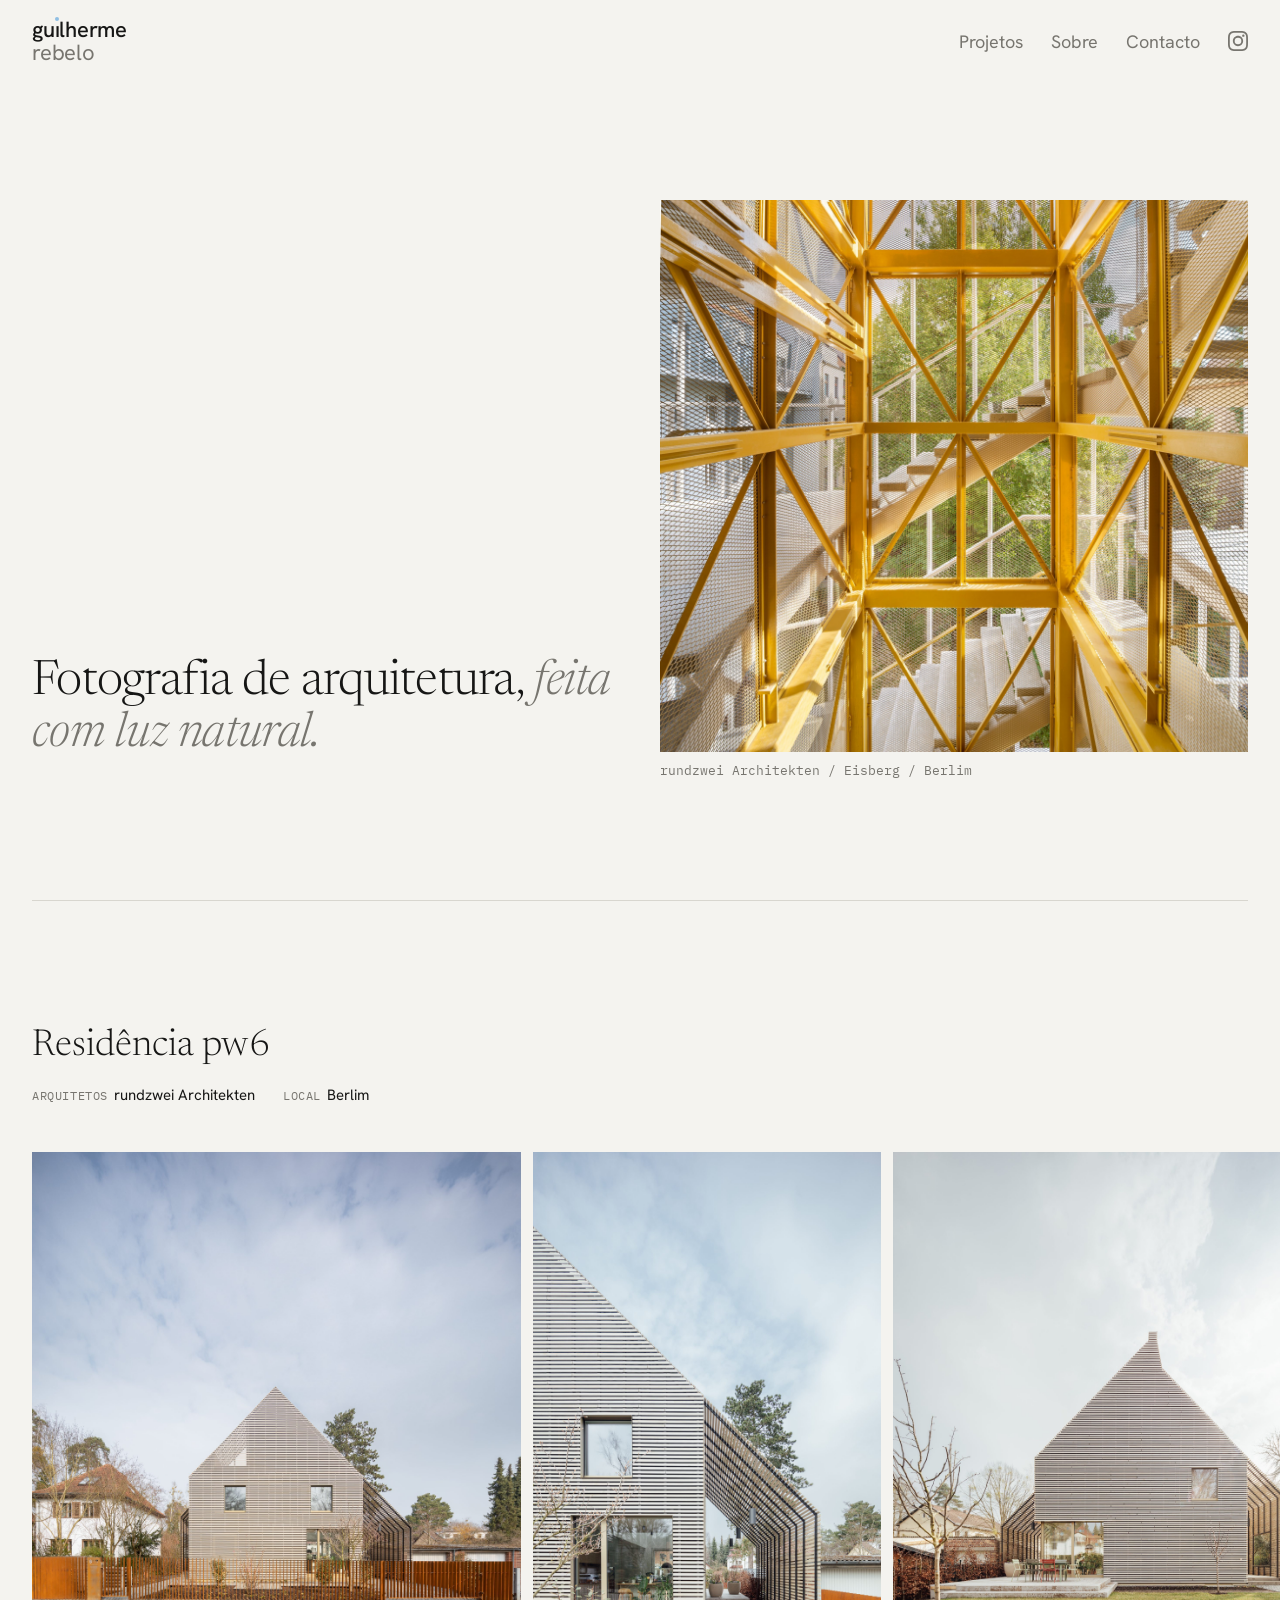
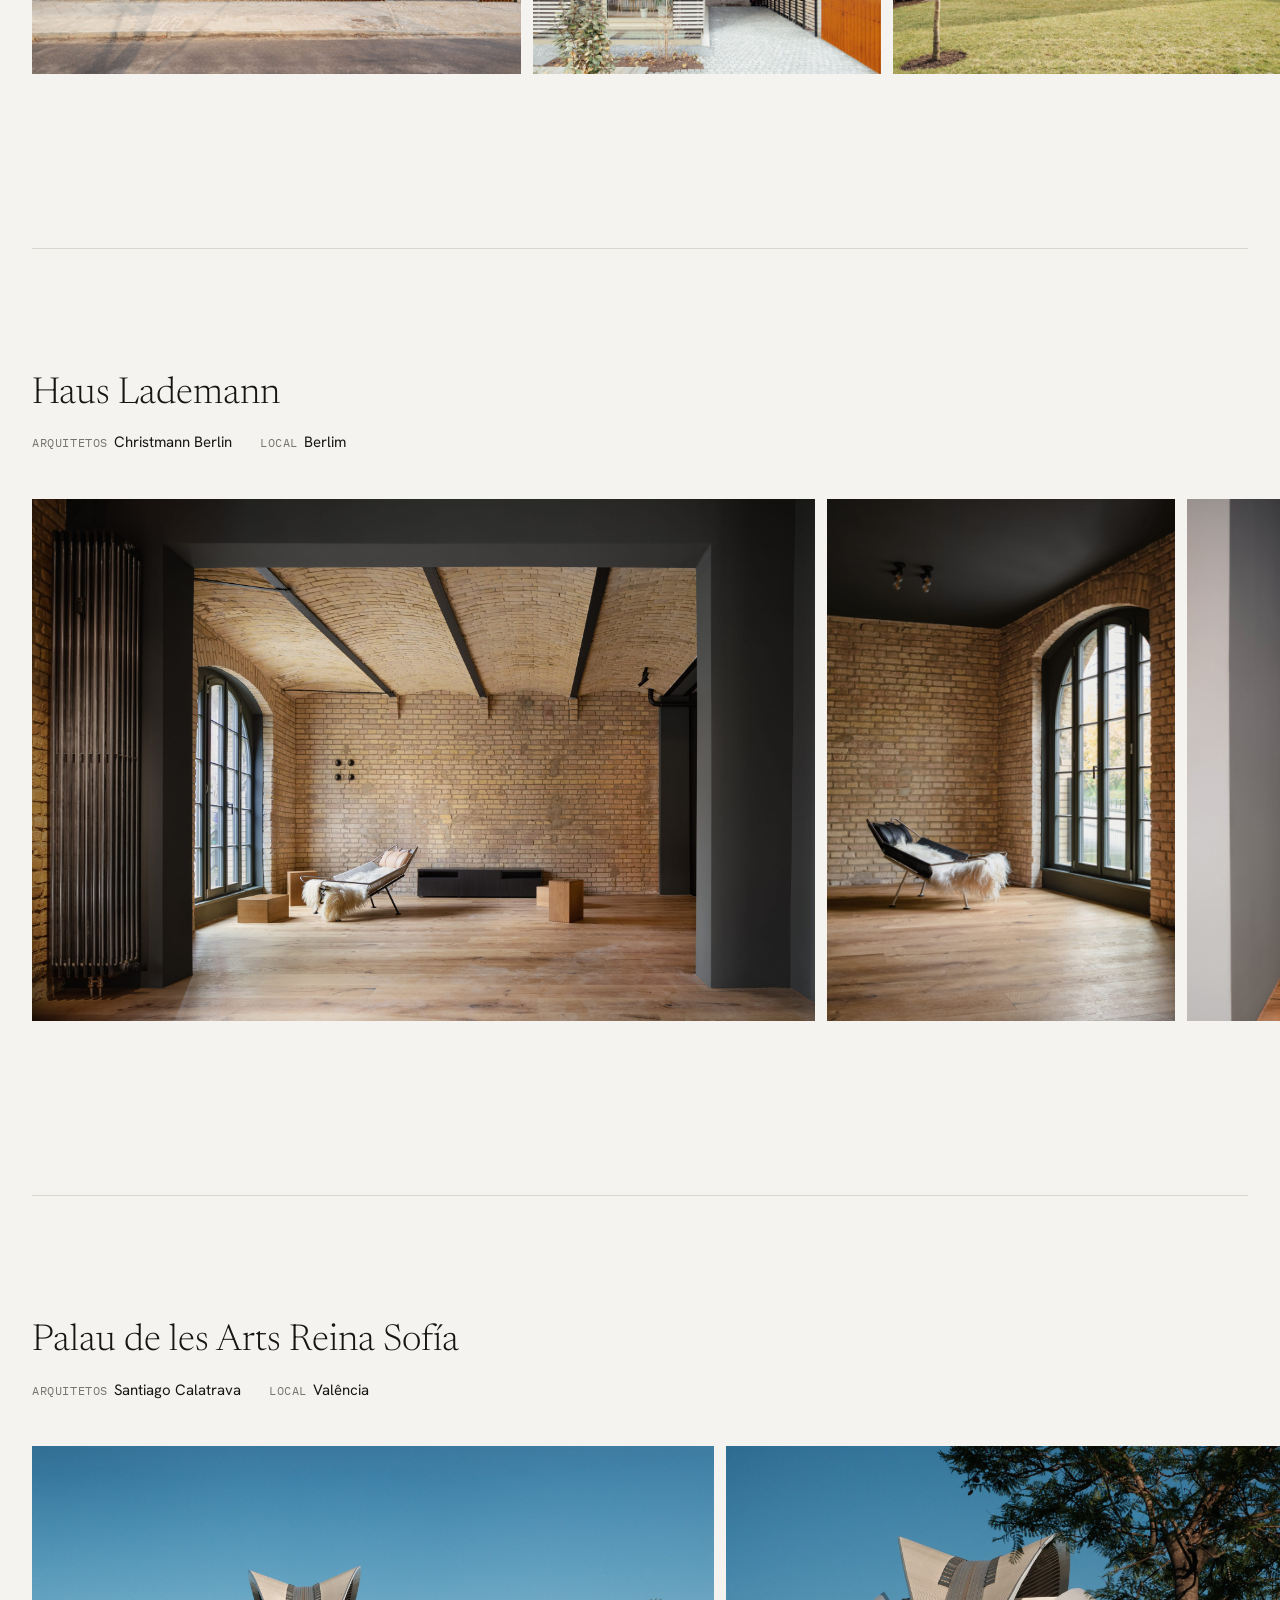
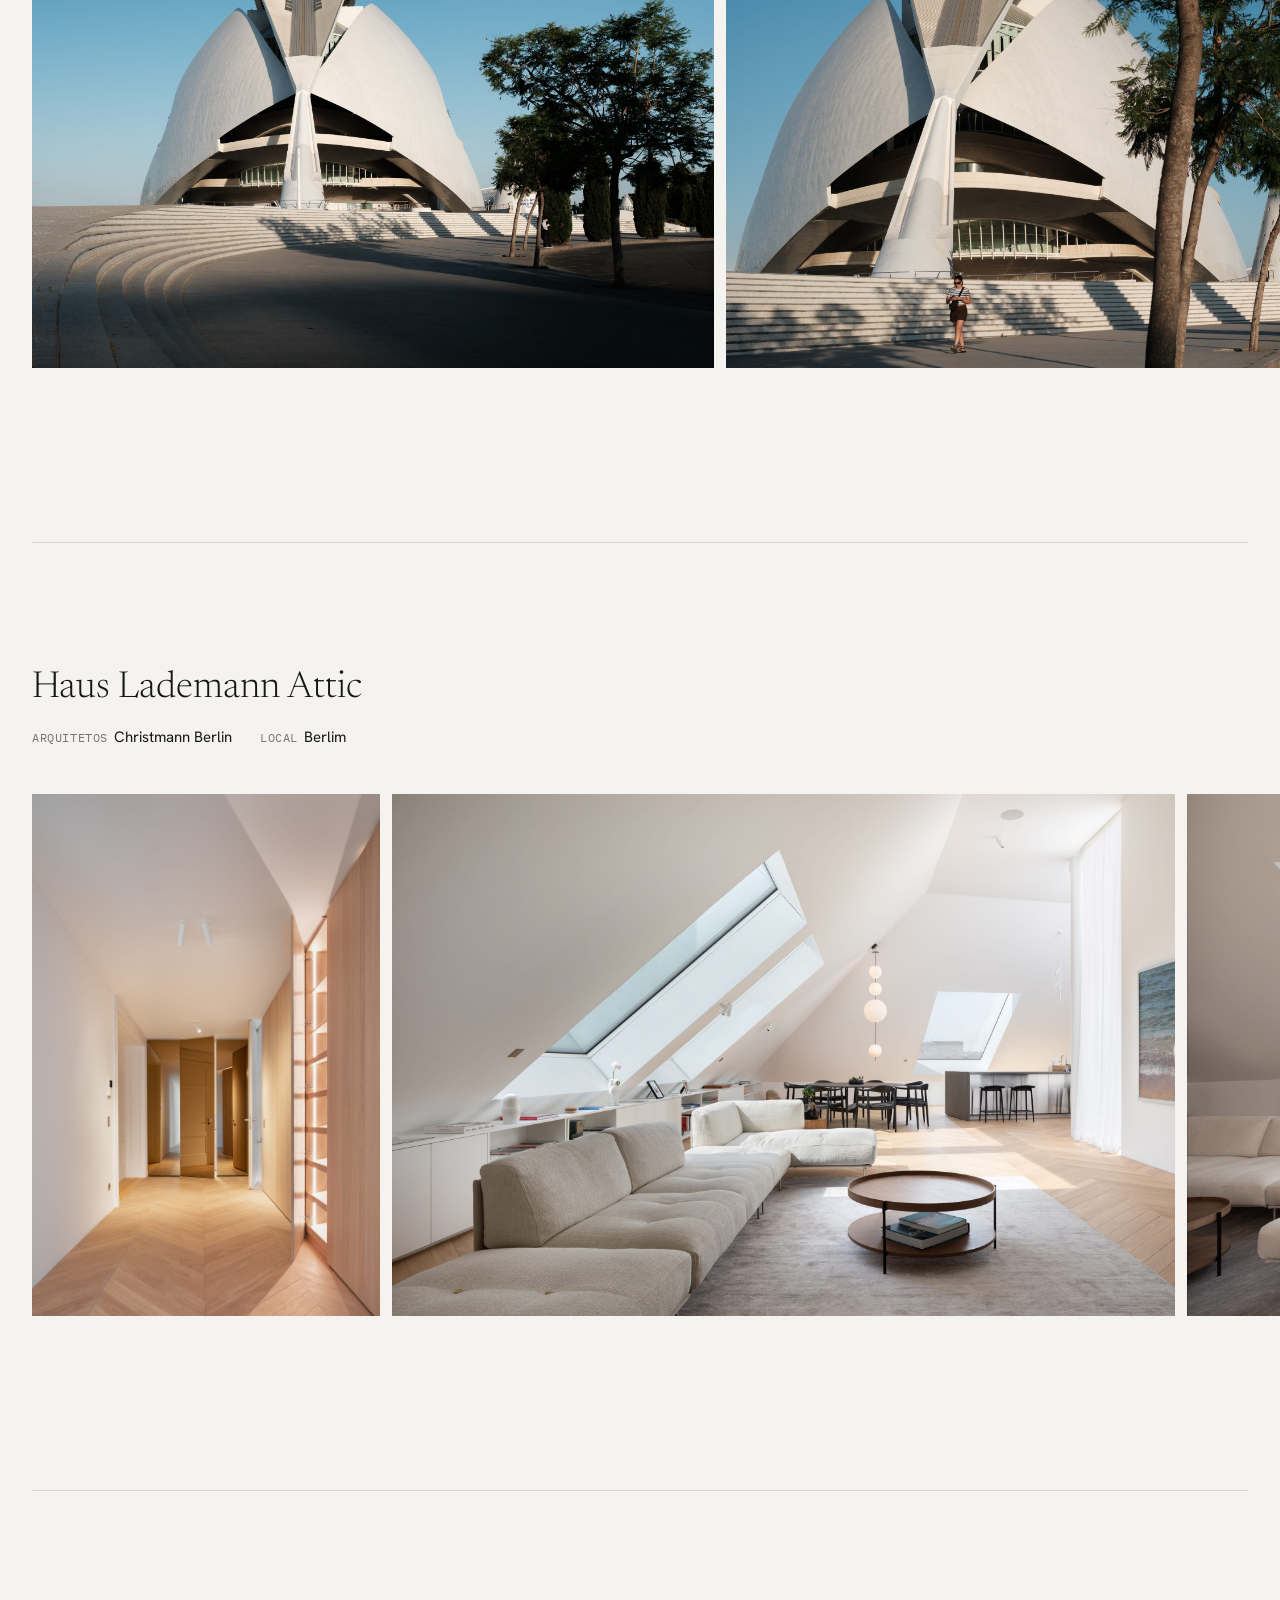
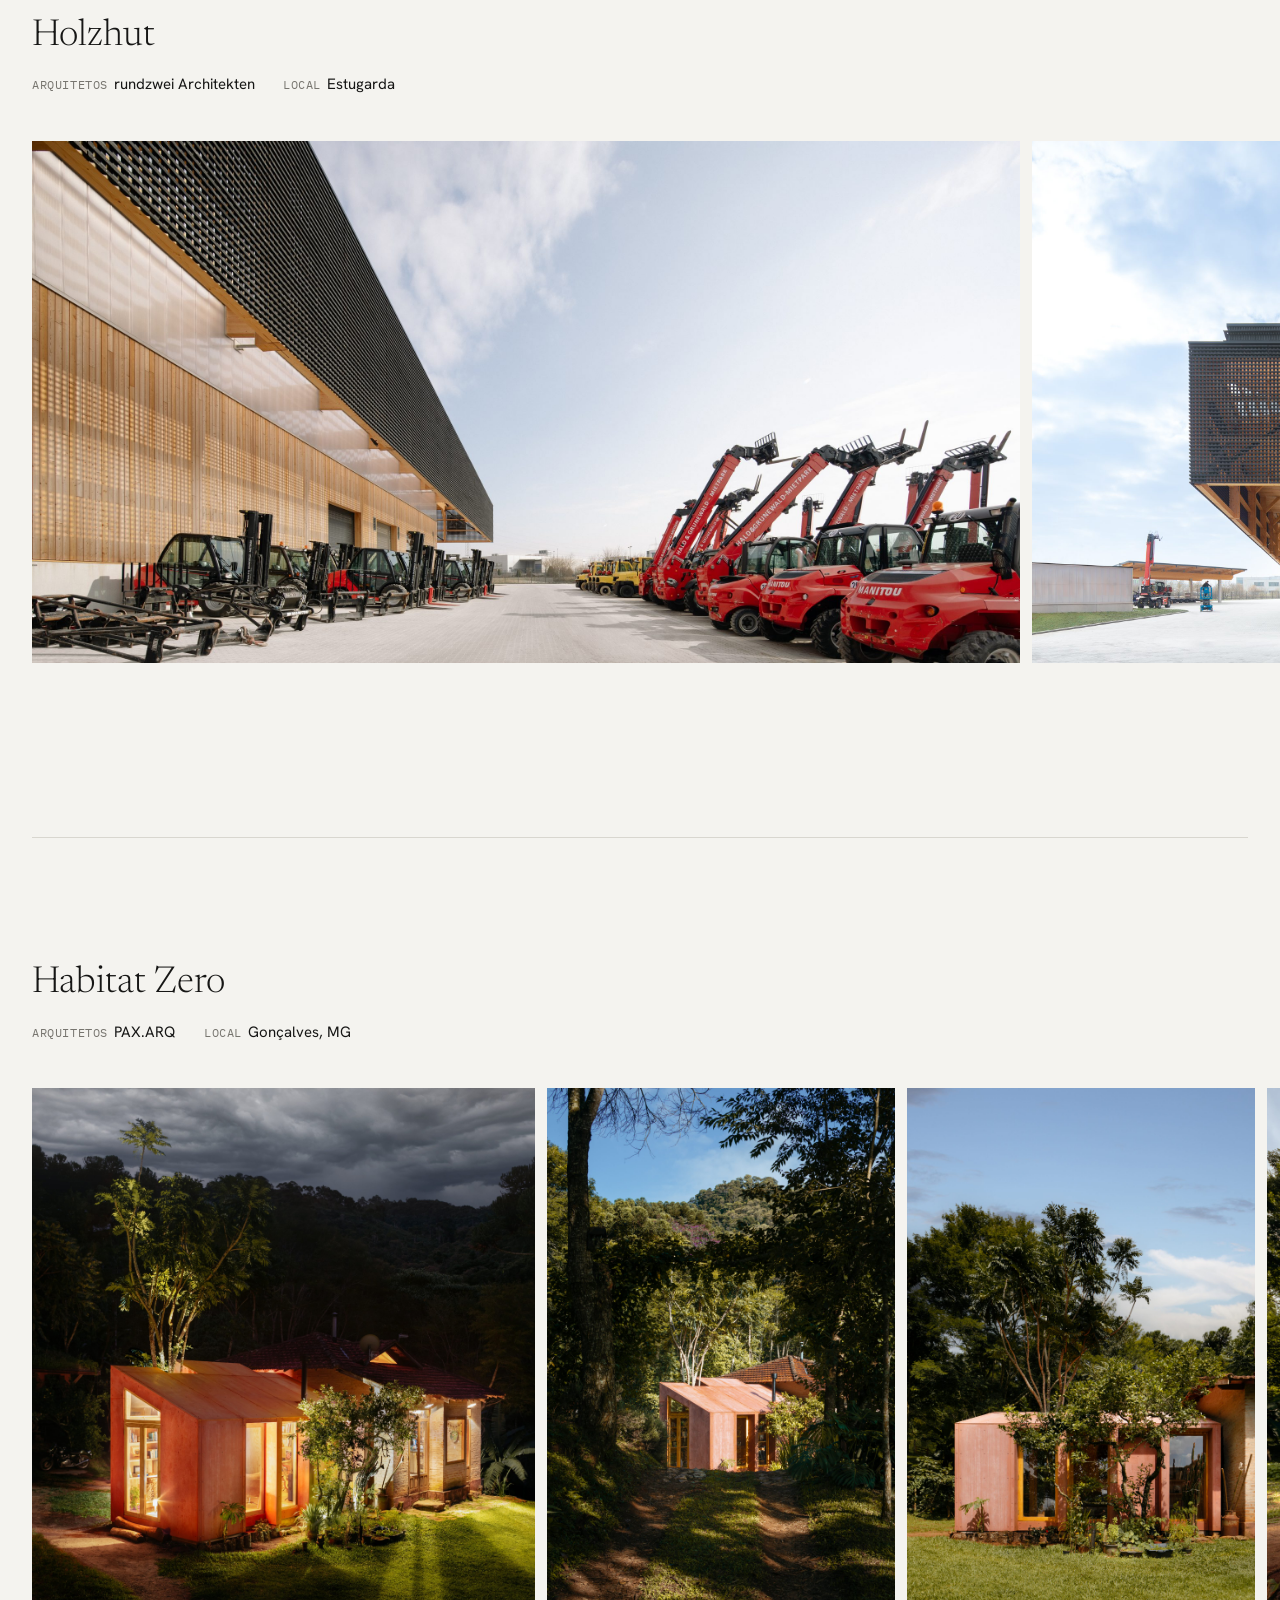
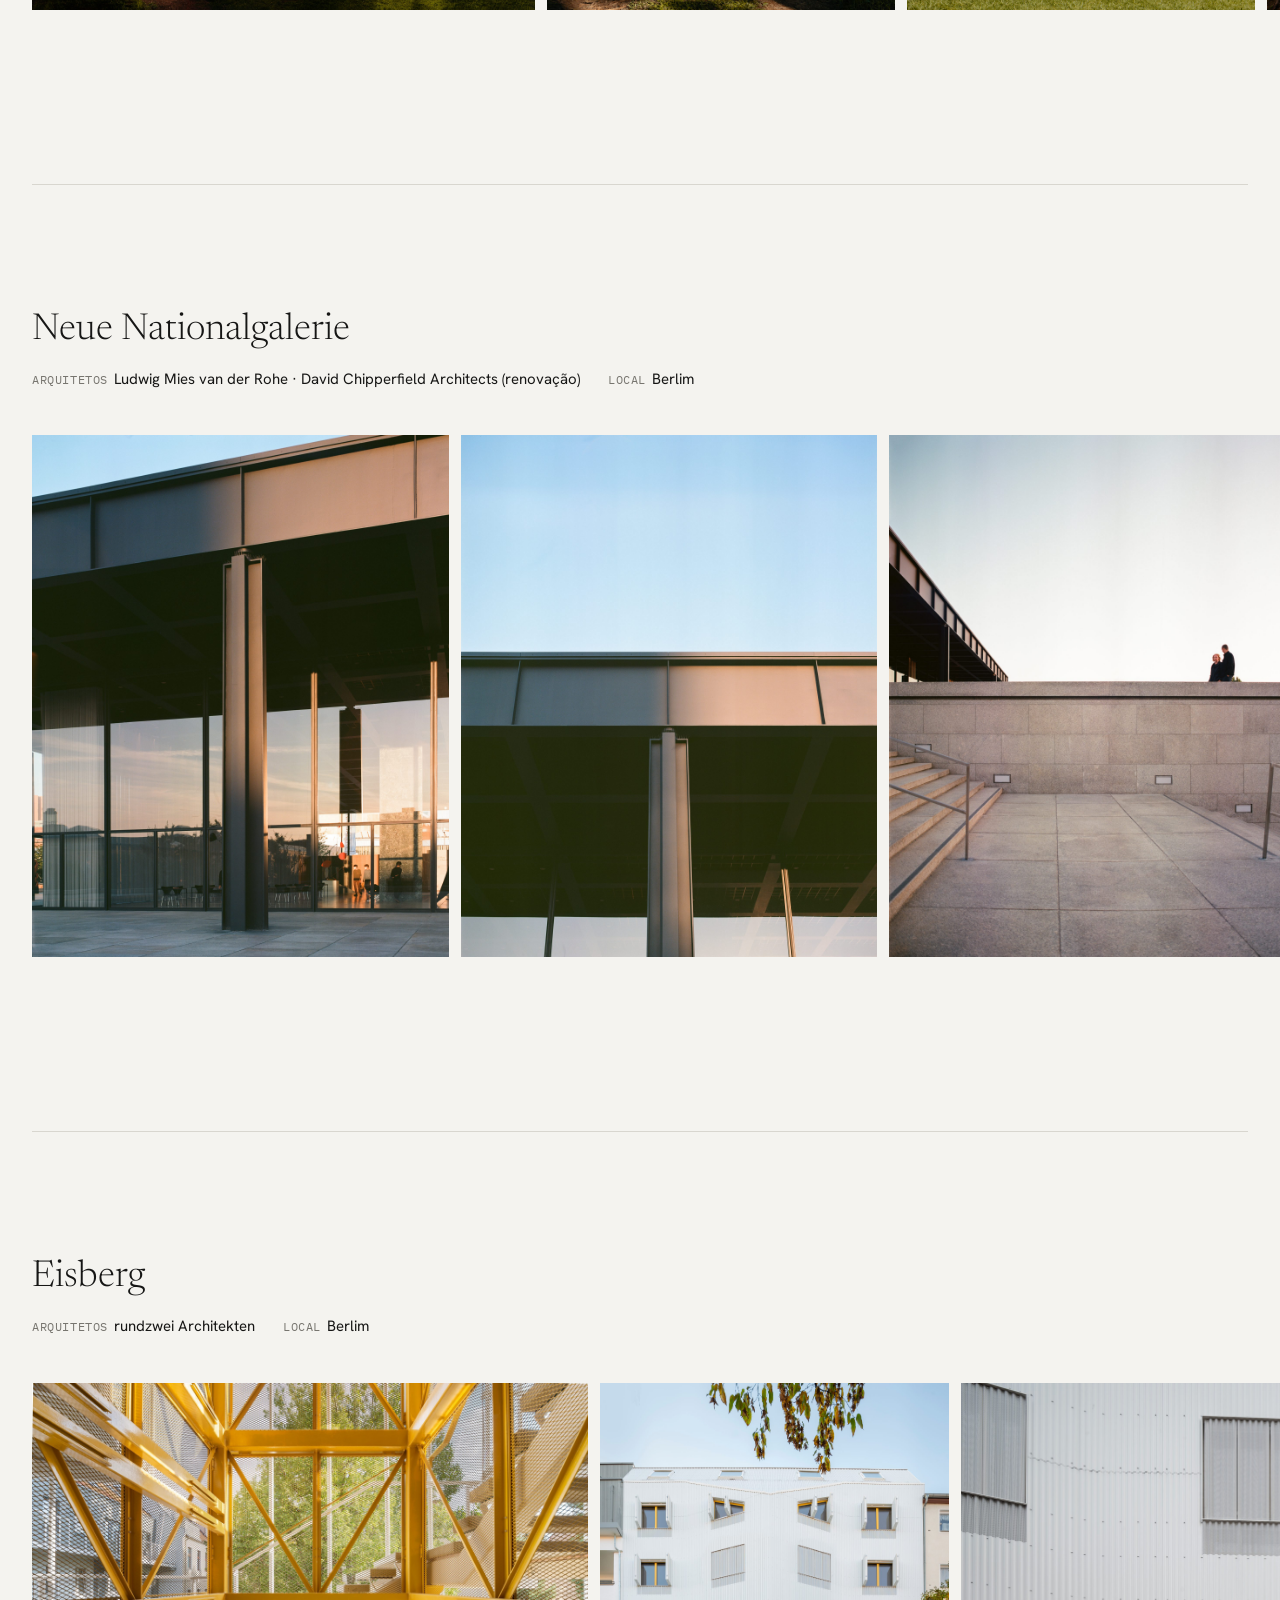
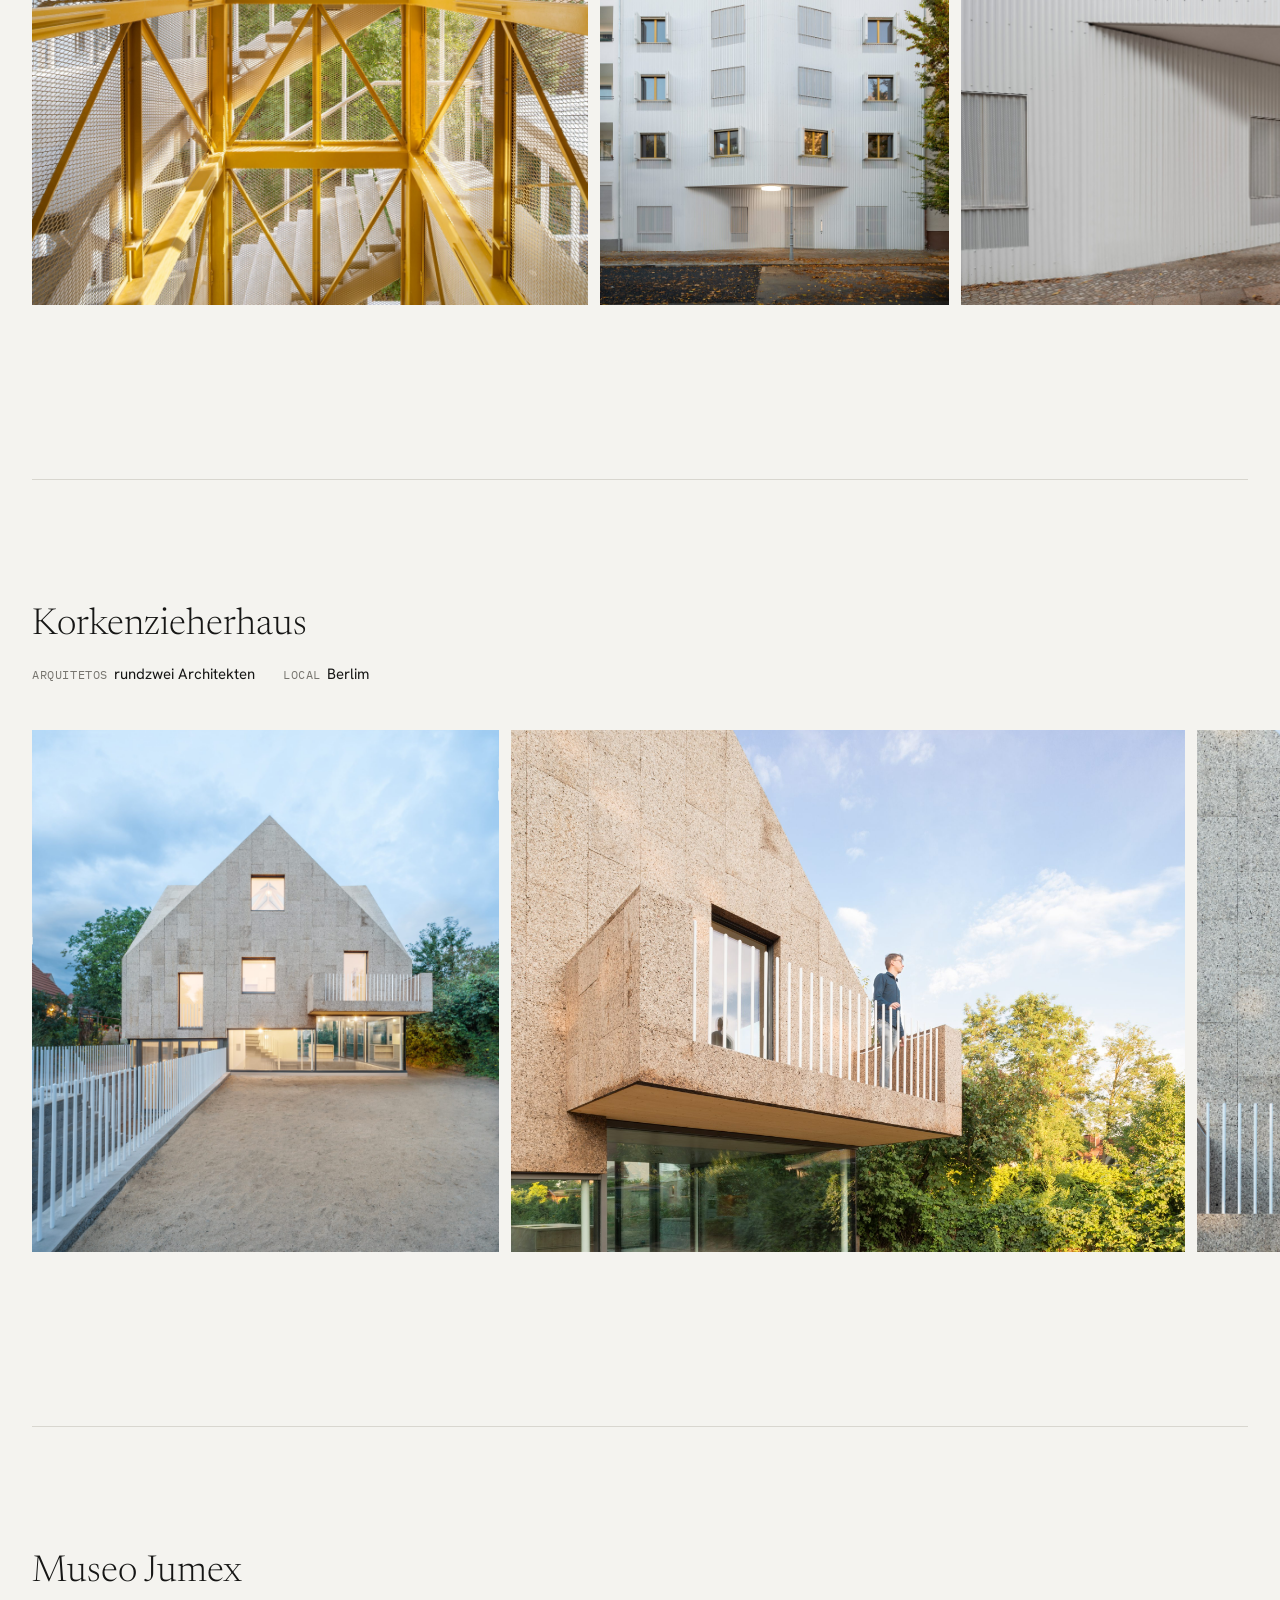
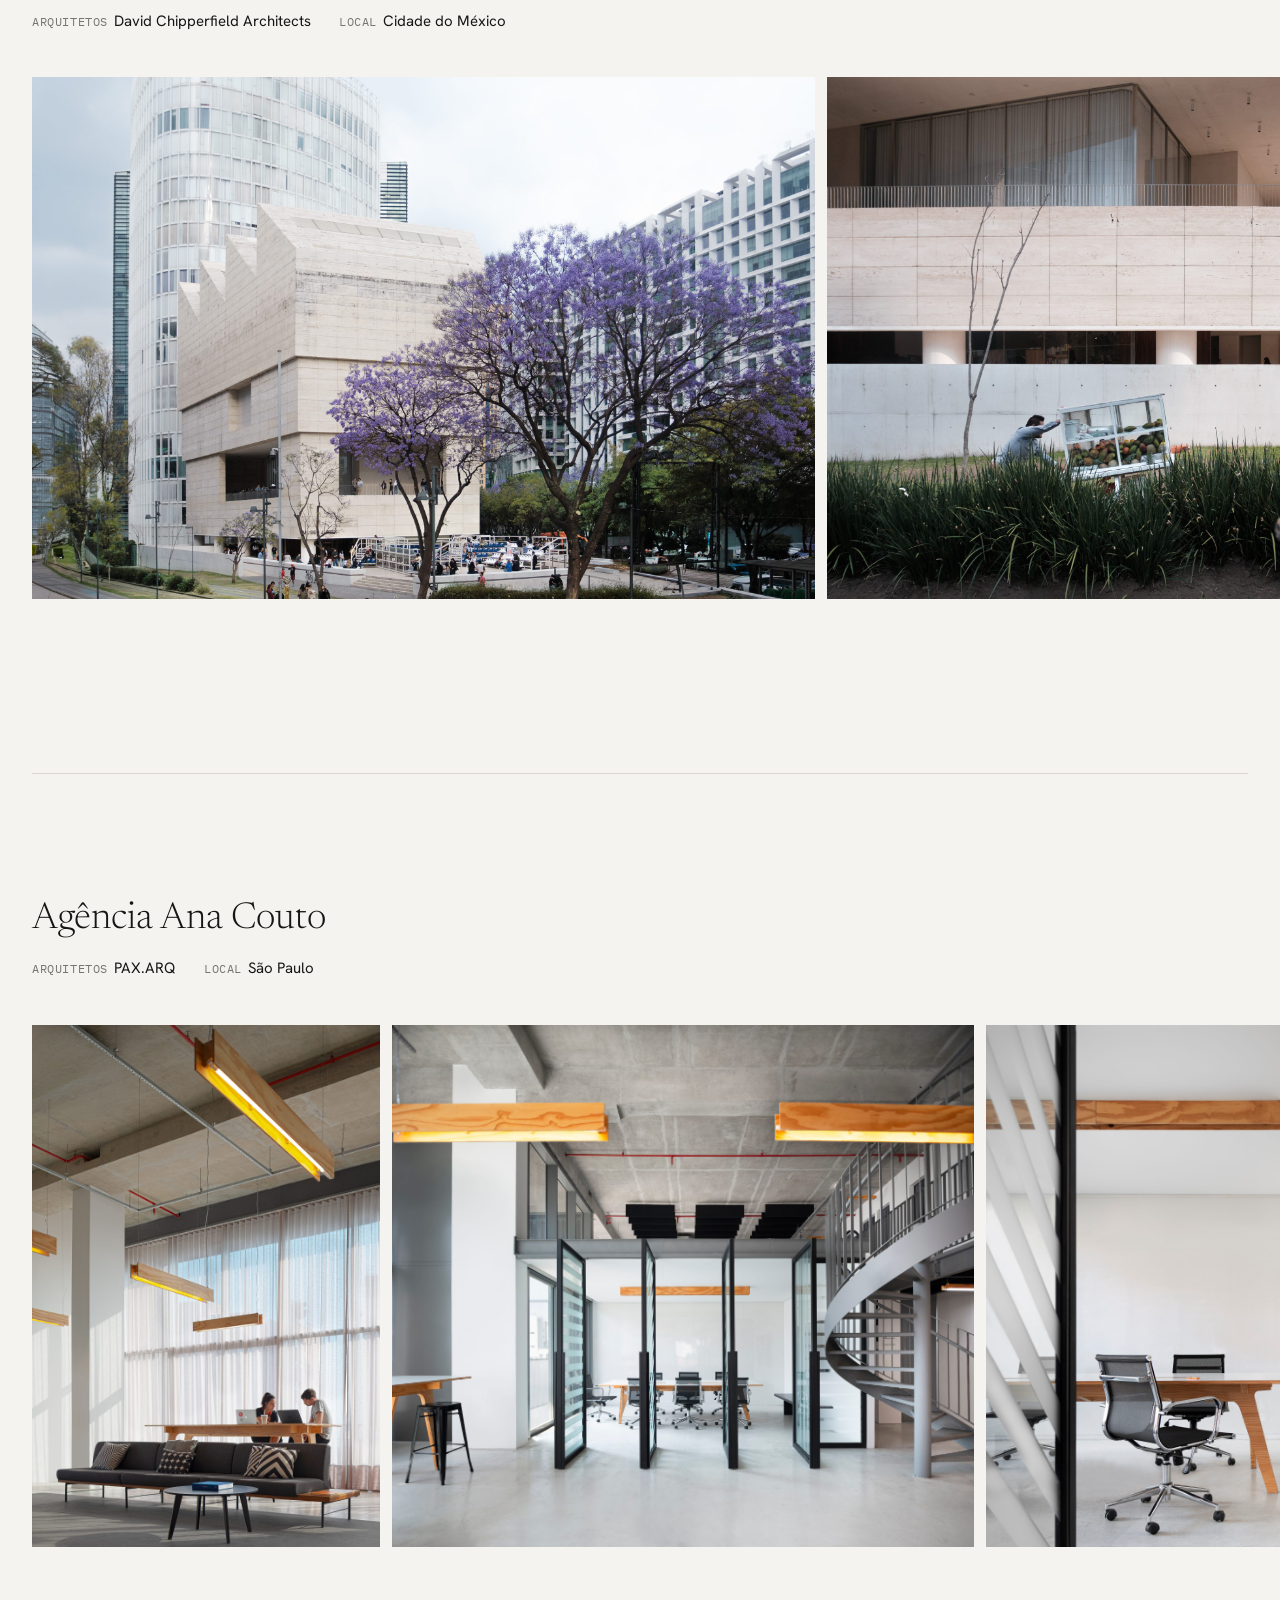
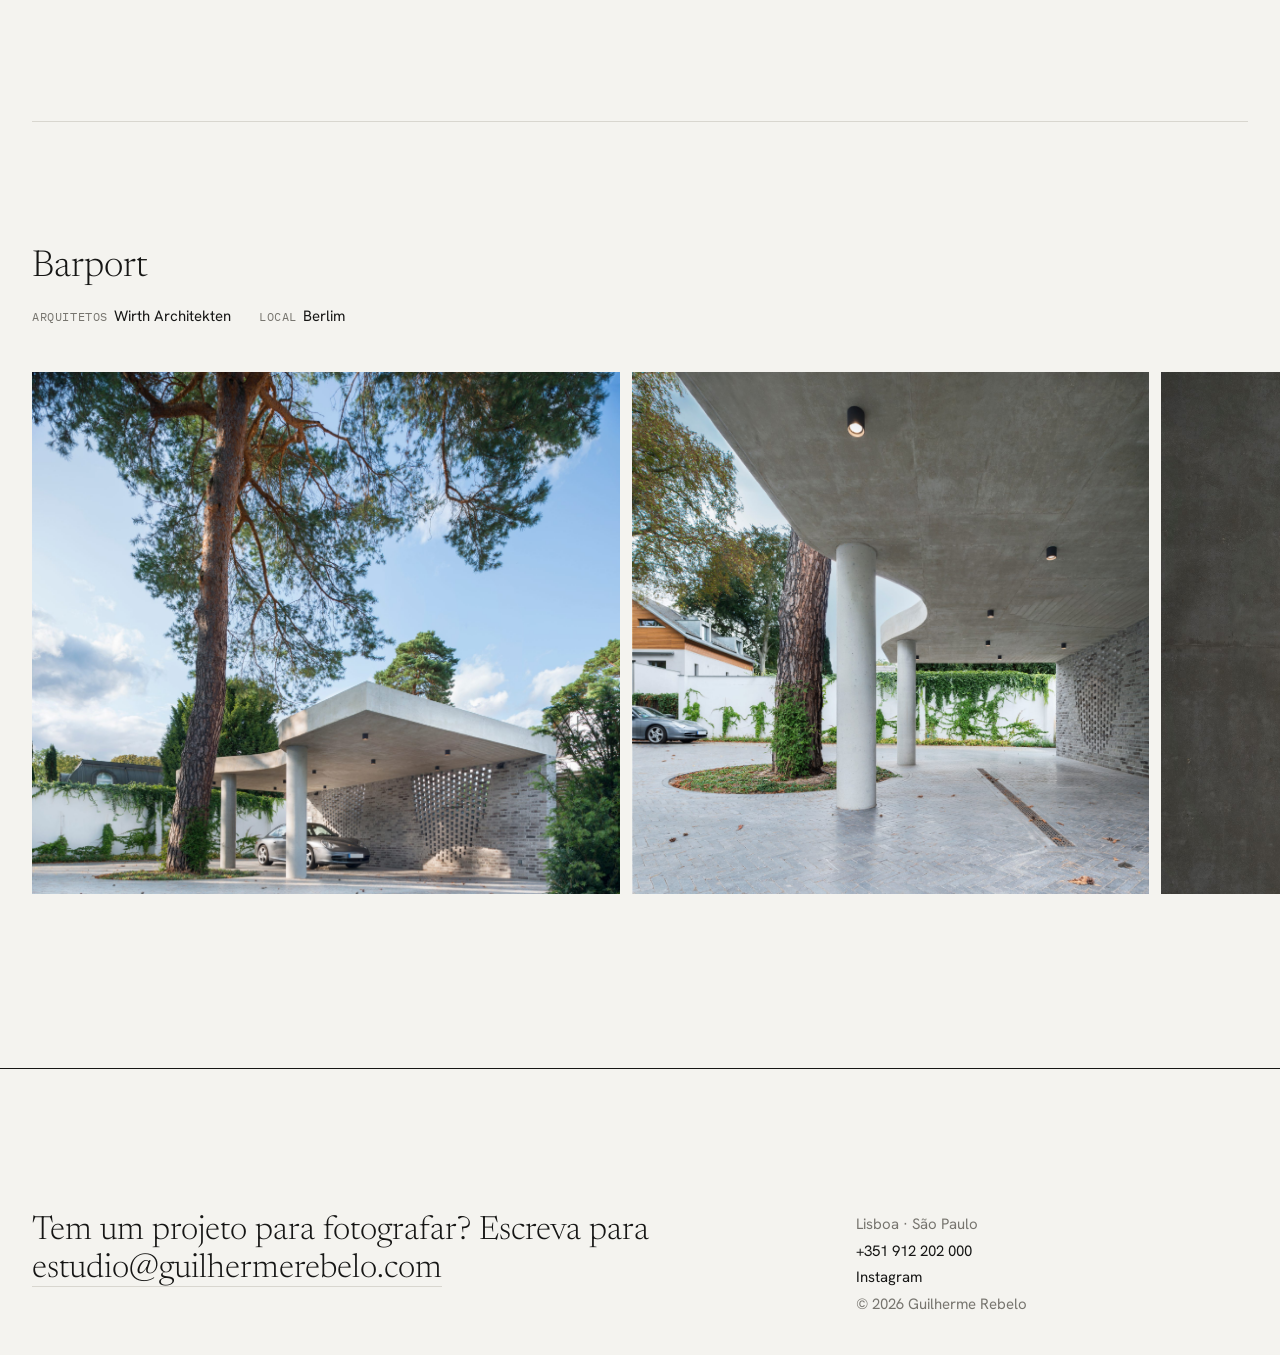
==== commit dc6bb8d2: "Addes Corridor image of Lademann Attic" ====
--- a/index.html
+++ b/index.html
@@ -177,6 +177,7 @@
 				</dl>
 			</div>
 			<div class="row">
+				<img src="images/haus-lademann-attic-00.jpg" alt="corredor com chão de madeira em espinha, portas espelhadas ao fundo e um armário de madeira com prateleiras iluminadas" width="1600" height="2400" loading="lazy">
 				<img src="images/haus-lademann-attic-01.jpg" alt="sala sob a cobertura inclinada, com claraboias, sofá claro, mesa de centro redonda e a cozinha ao fundo" width="2400" height="1600" loading="lazy">
 				<img src="images/haus-lademann-attic-02.jpg" alt="duas grandes claraboias sobre a sala, com sofá branco, estante baixa e chão de madeira em espinha" width="2400" height="1600" loading="lazy">
 				<img src="images/haus-lademann-attic-03.jpg" alt="uma claraboia emoldura os telhados vizinhos, sobre uma cadeira com pele de ovelha" width="1600" height="2400" loading="lazy">
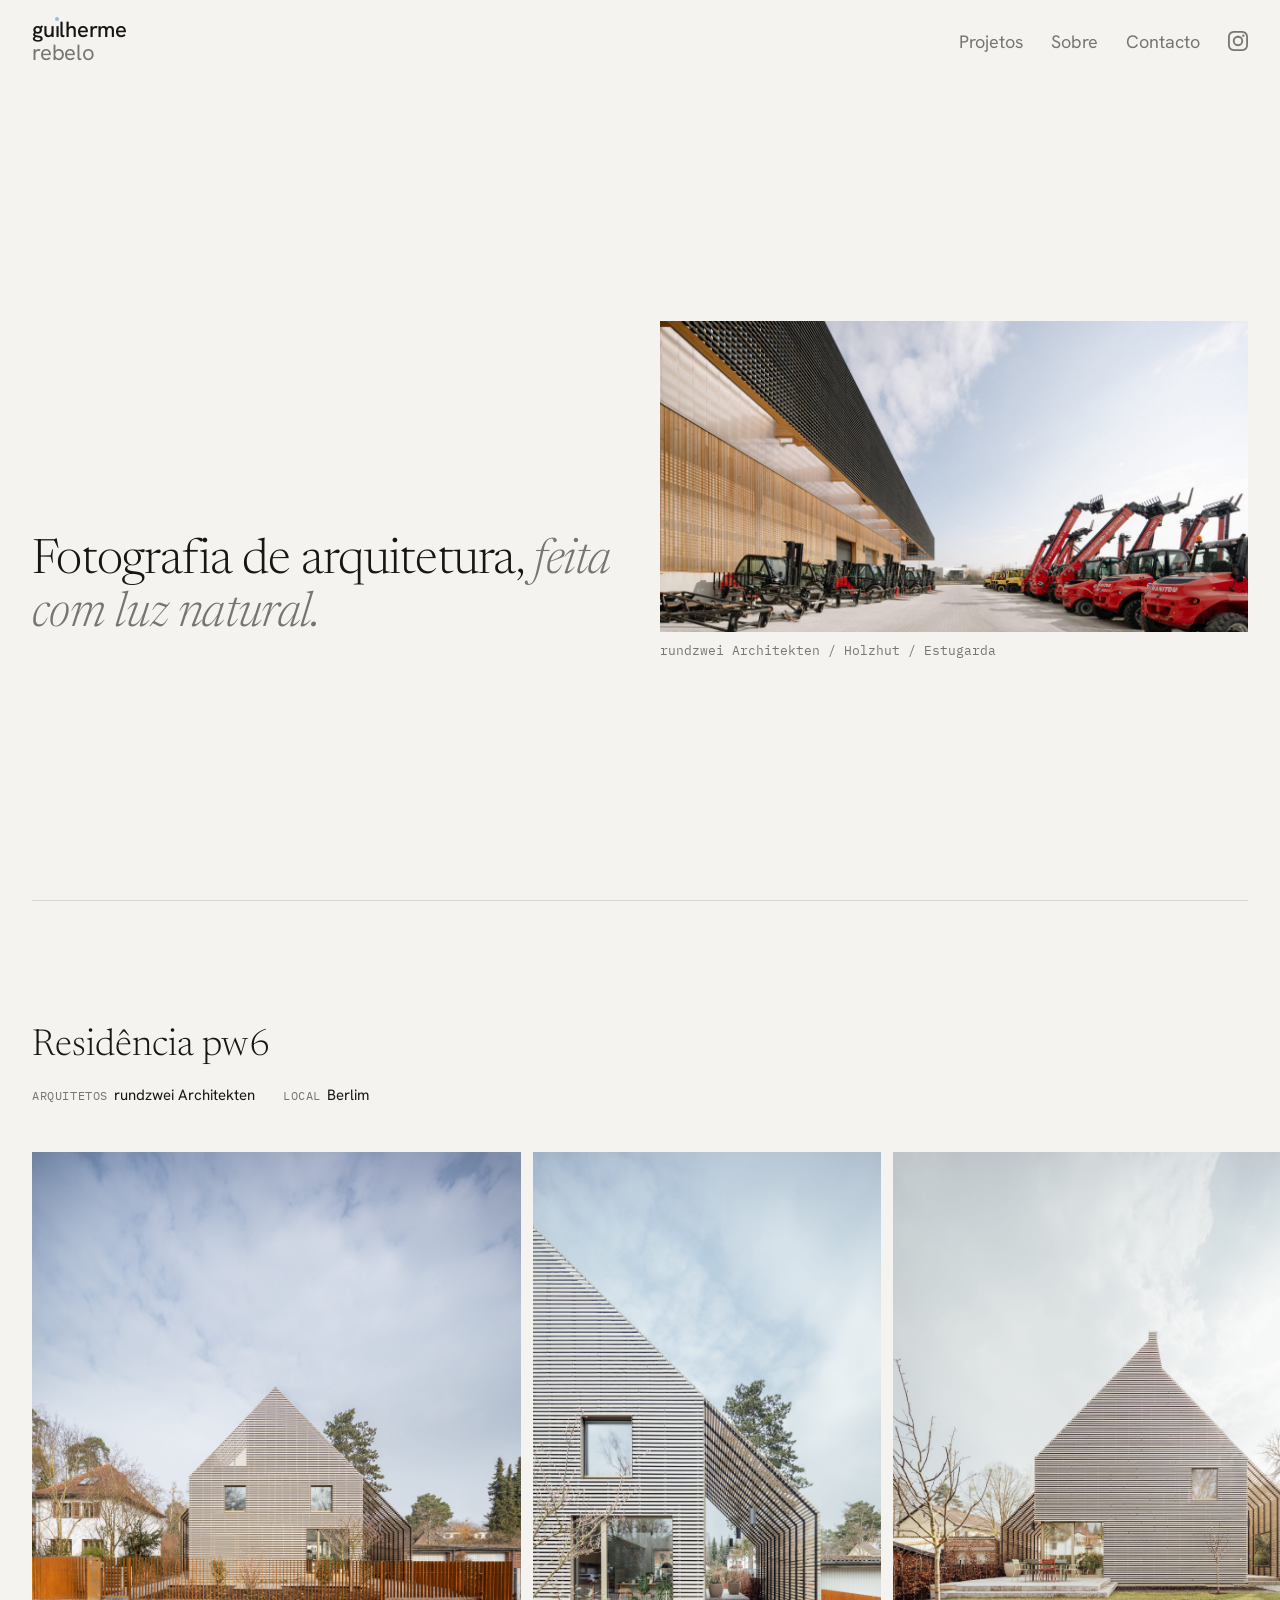
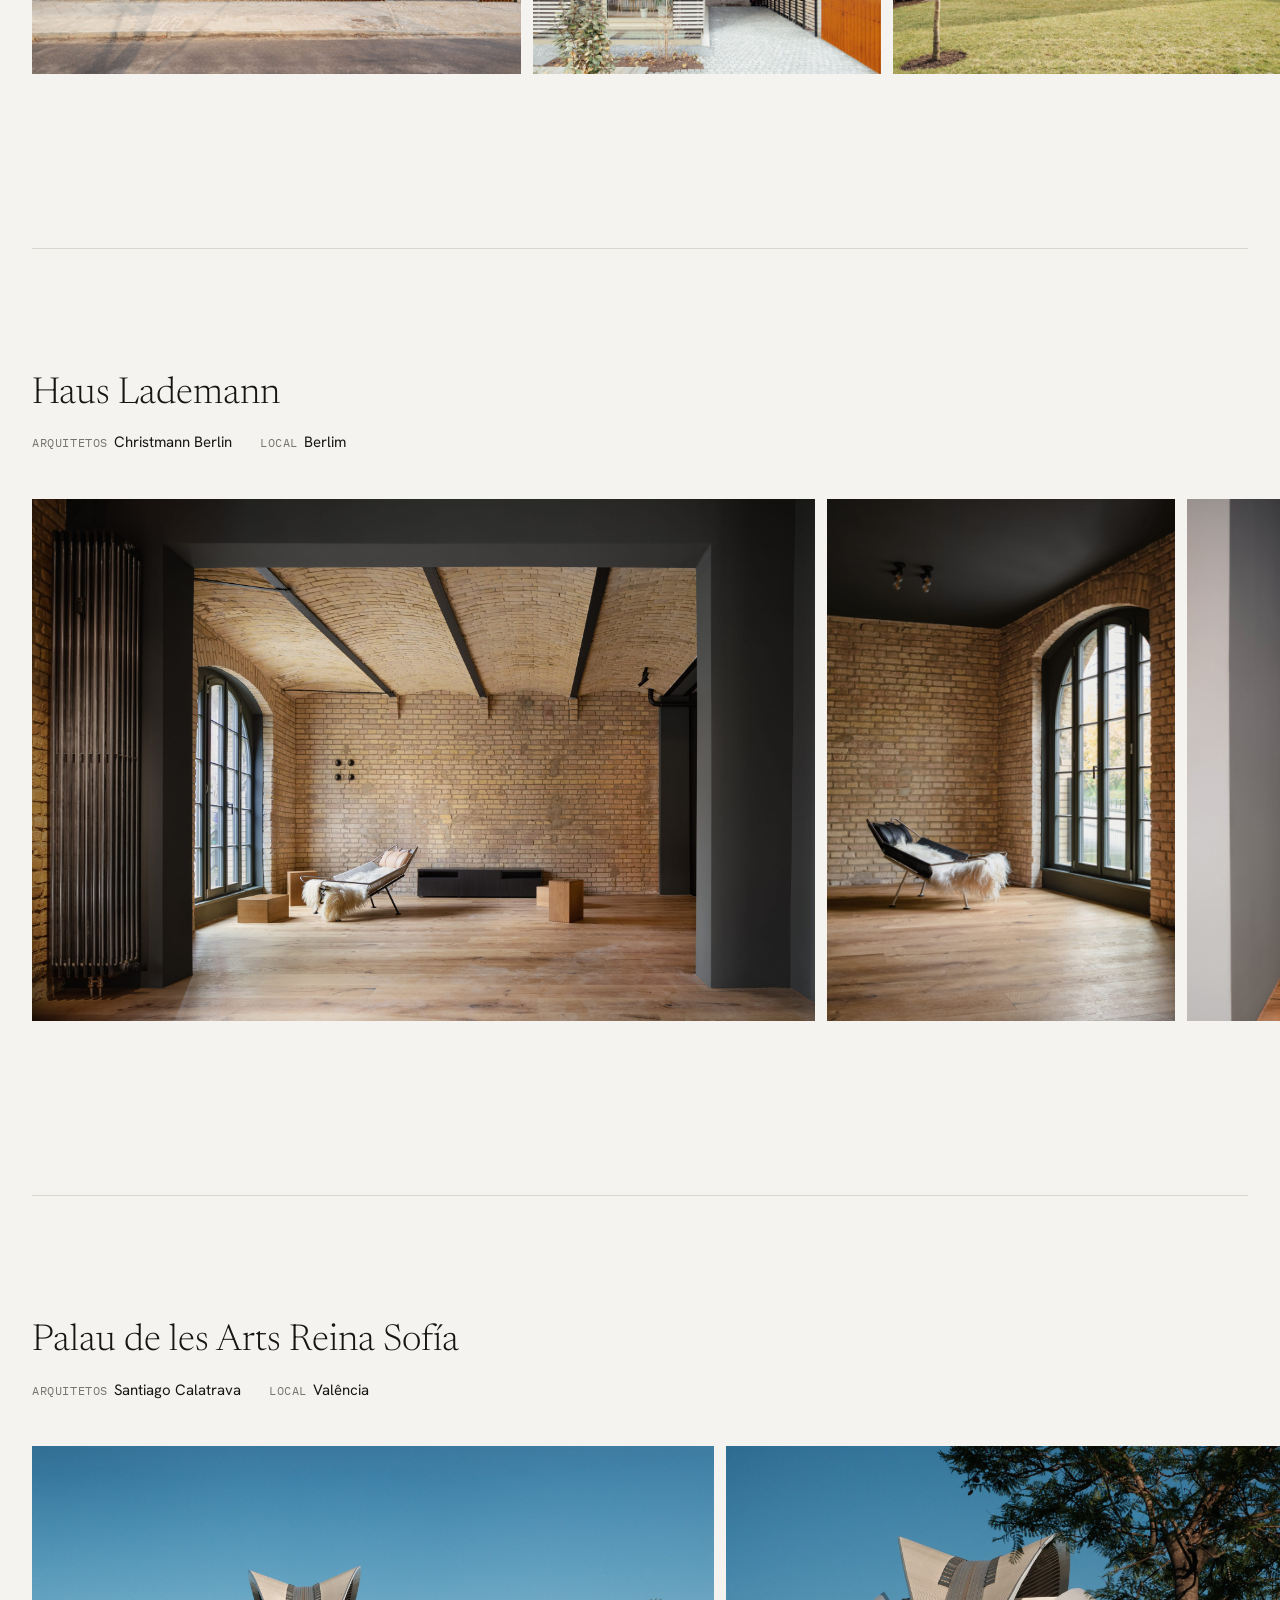
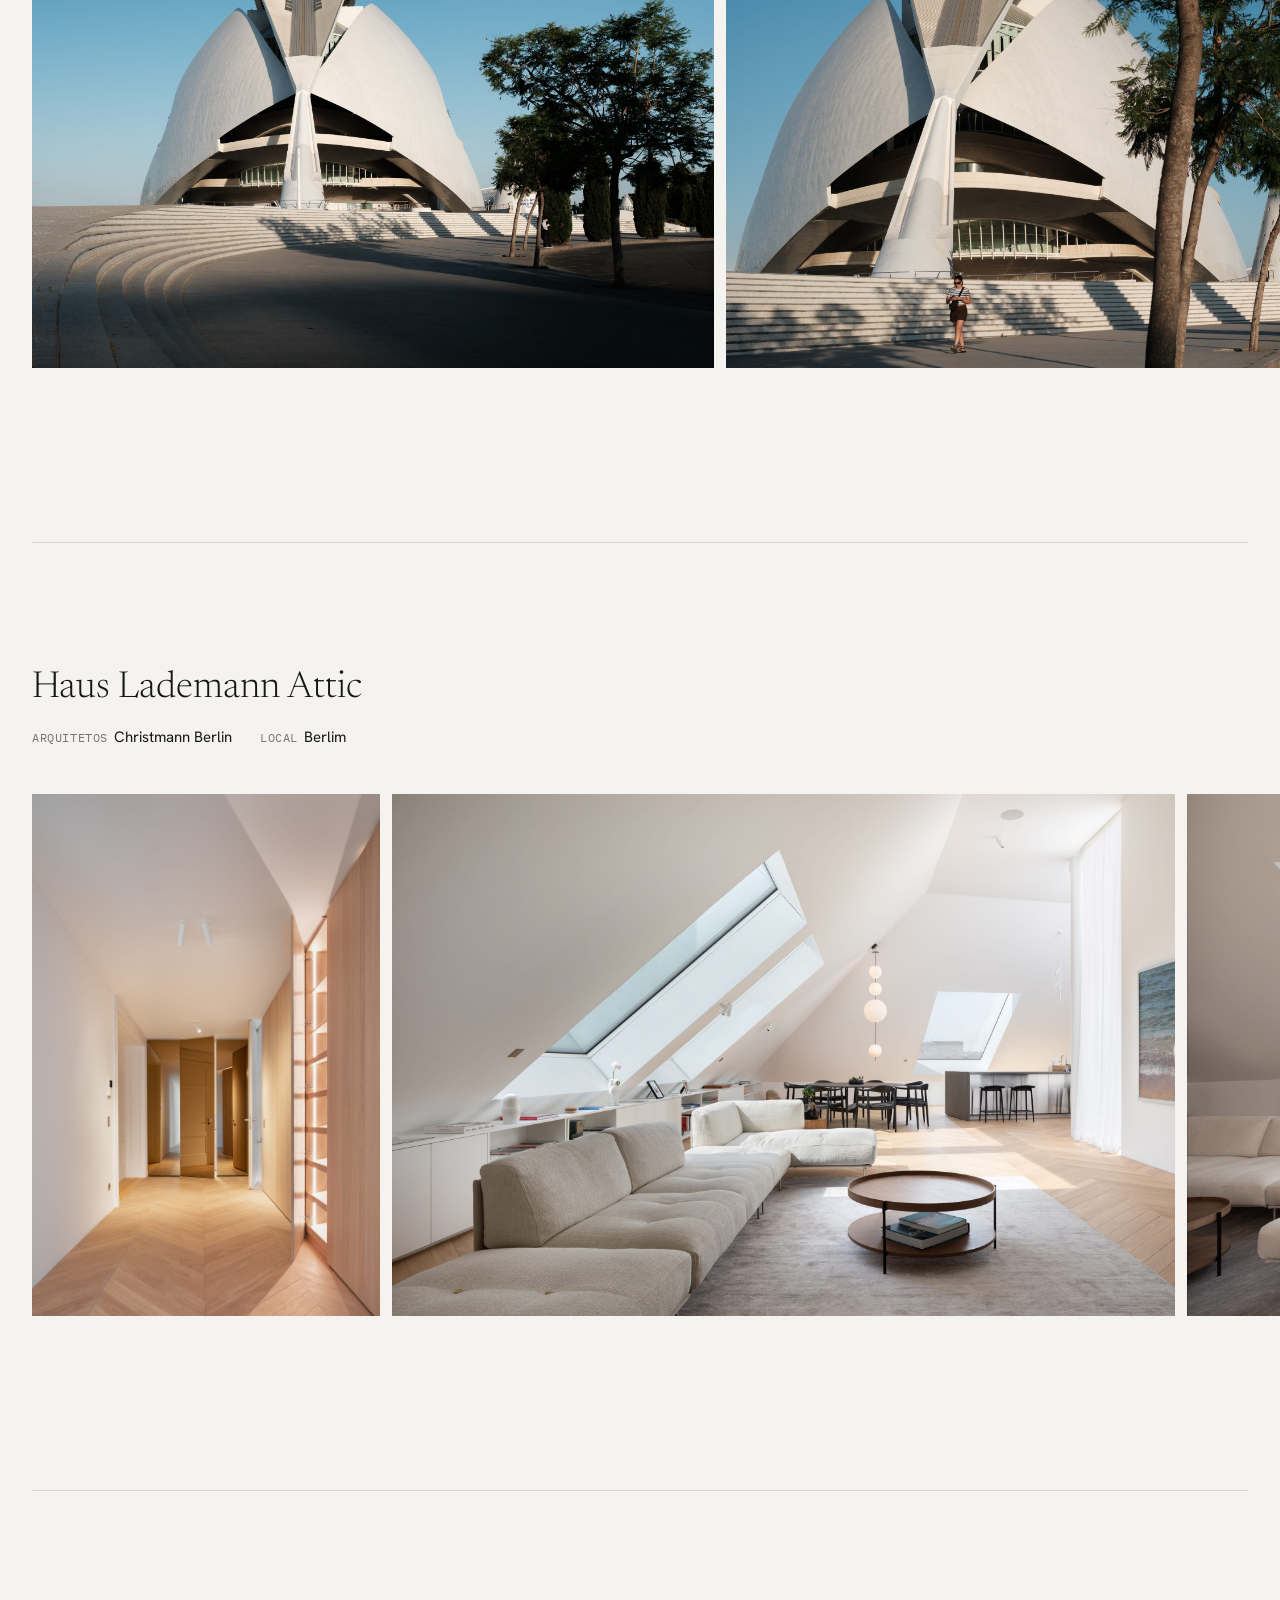
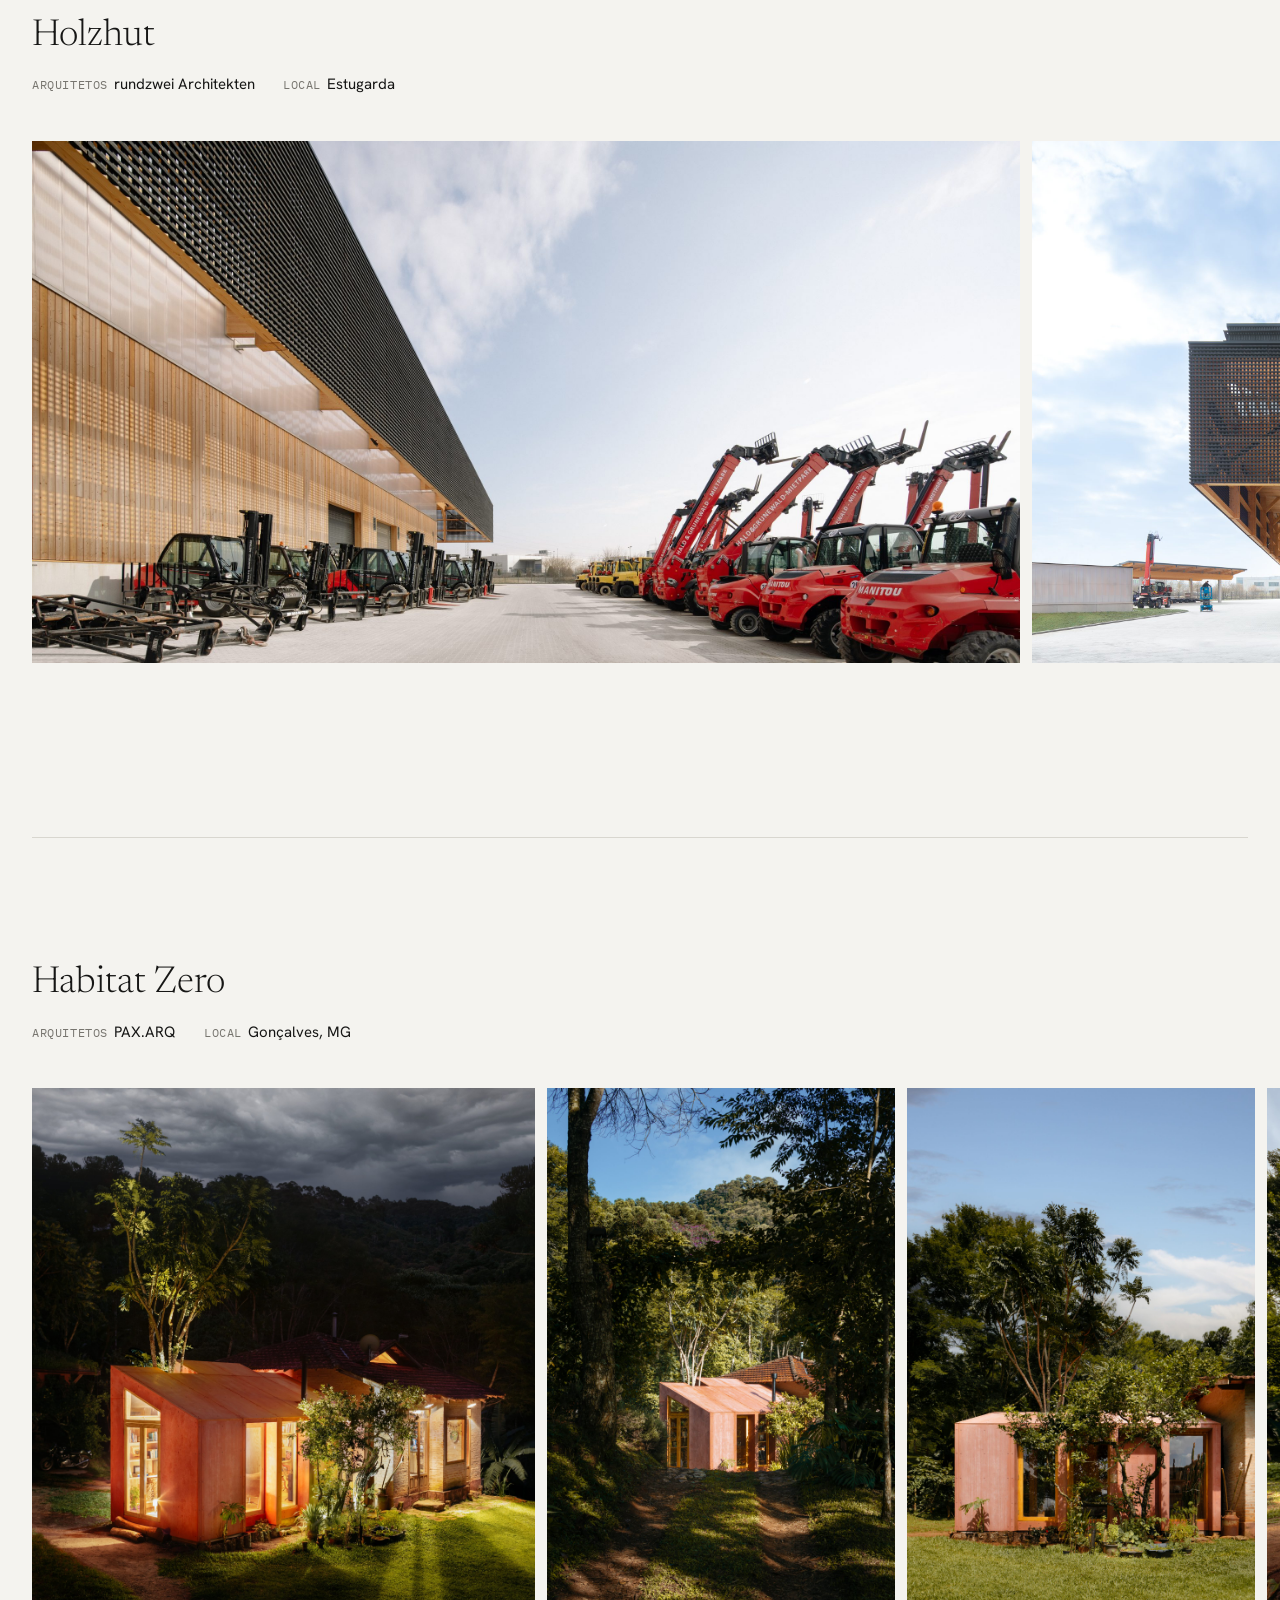
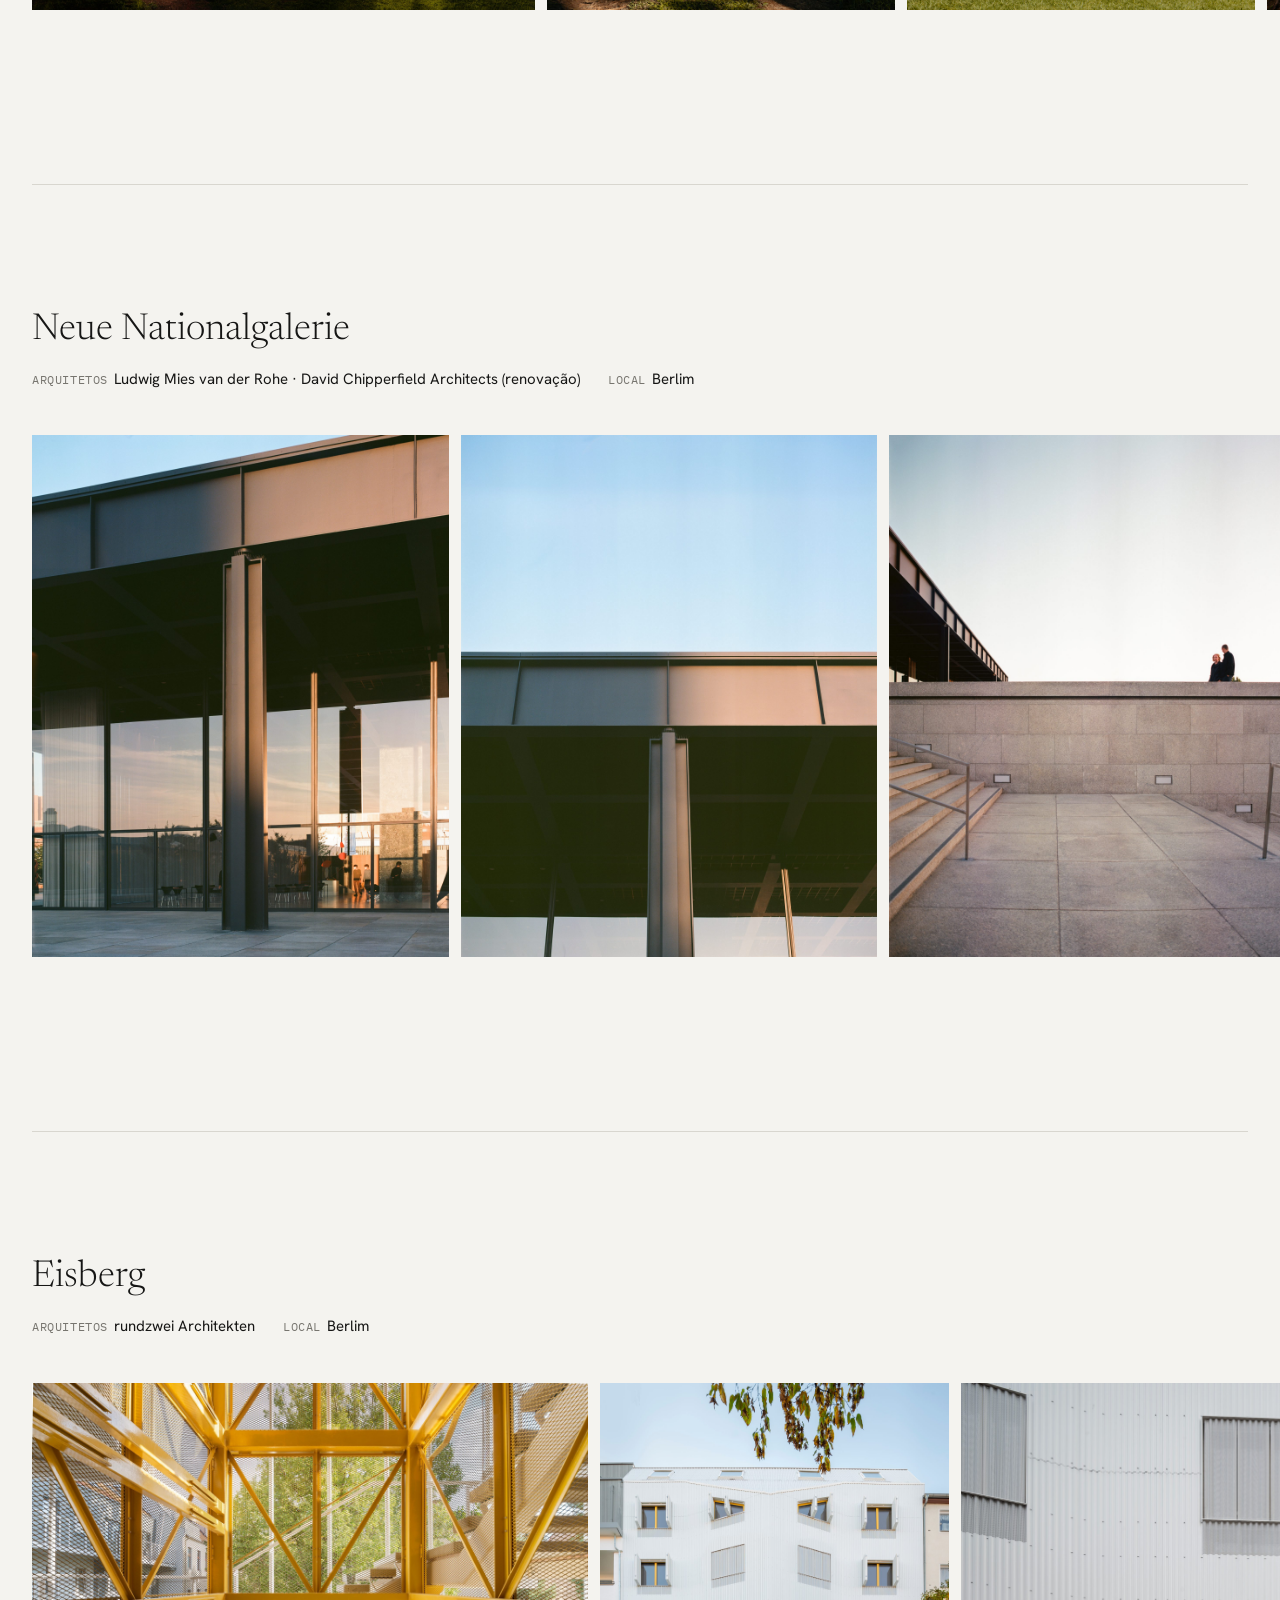
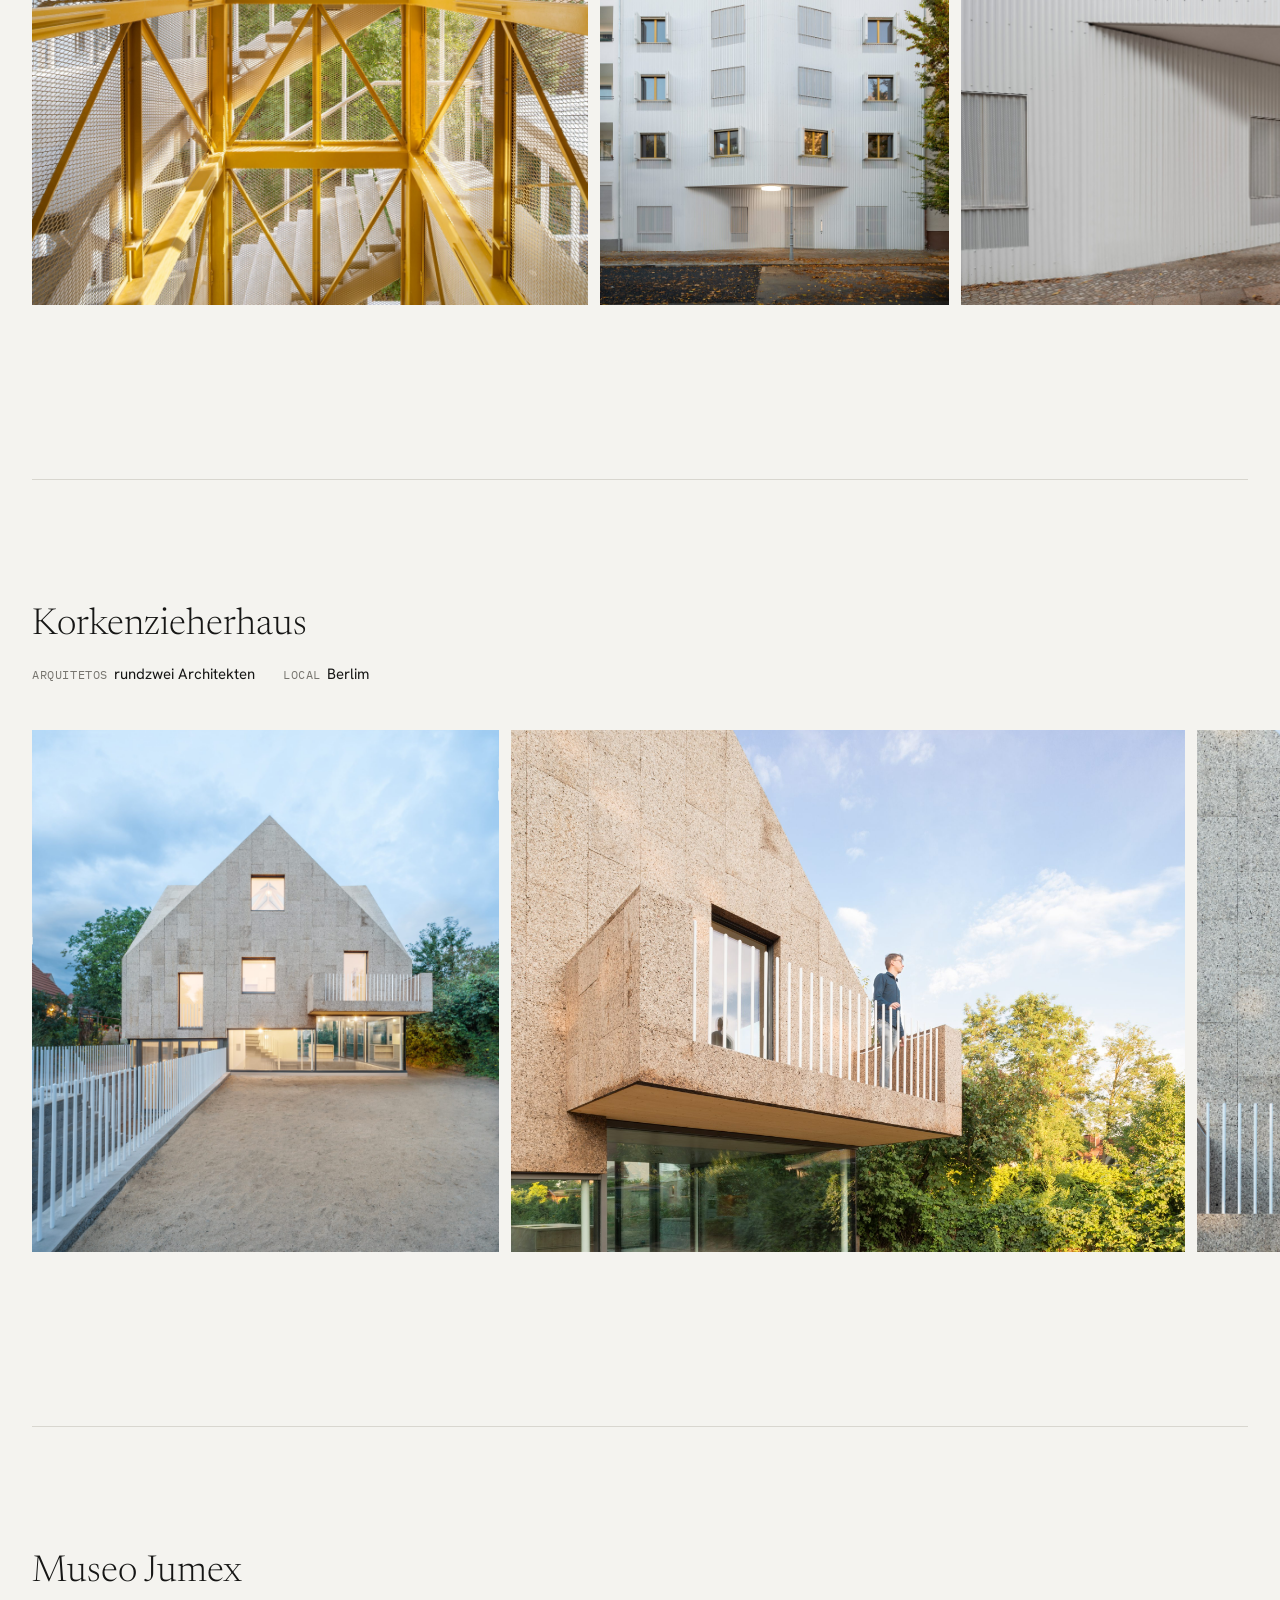
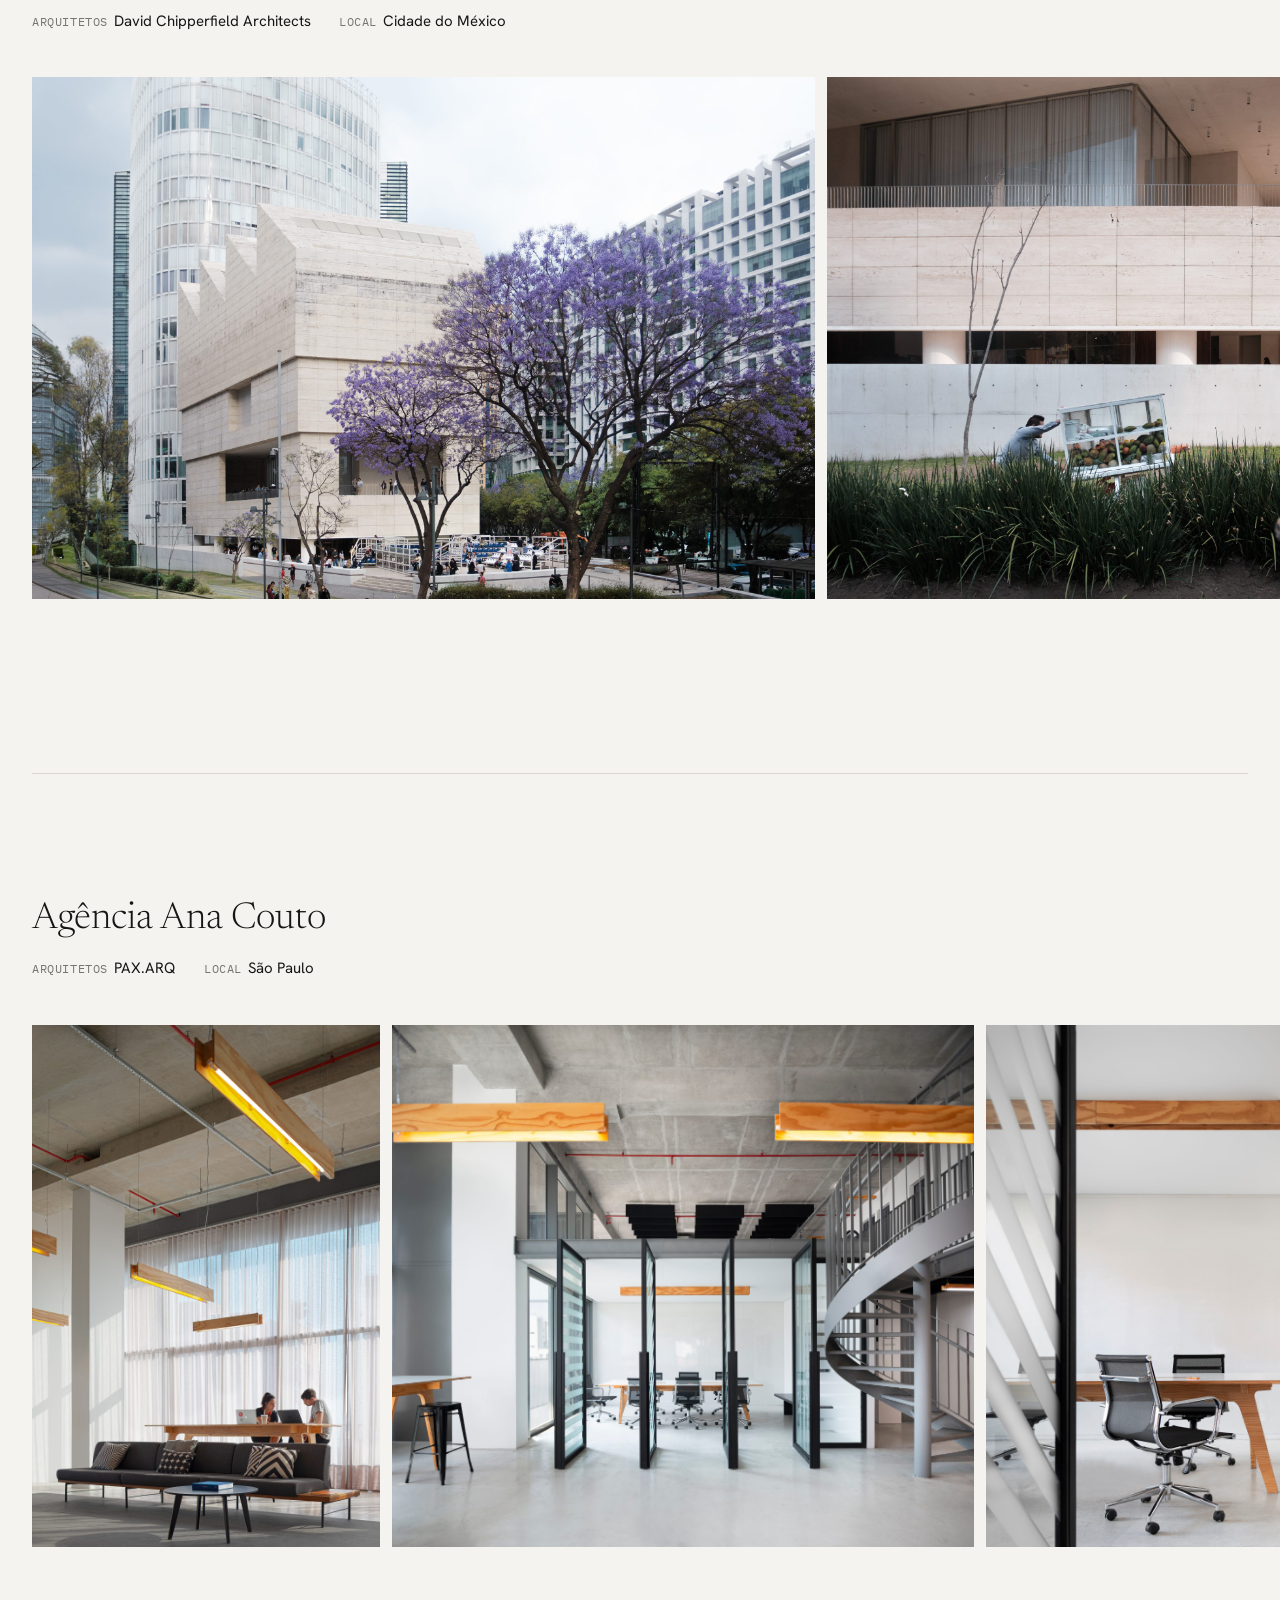
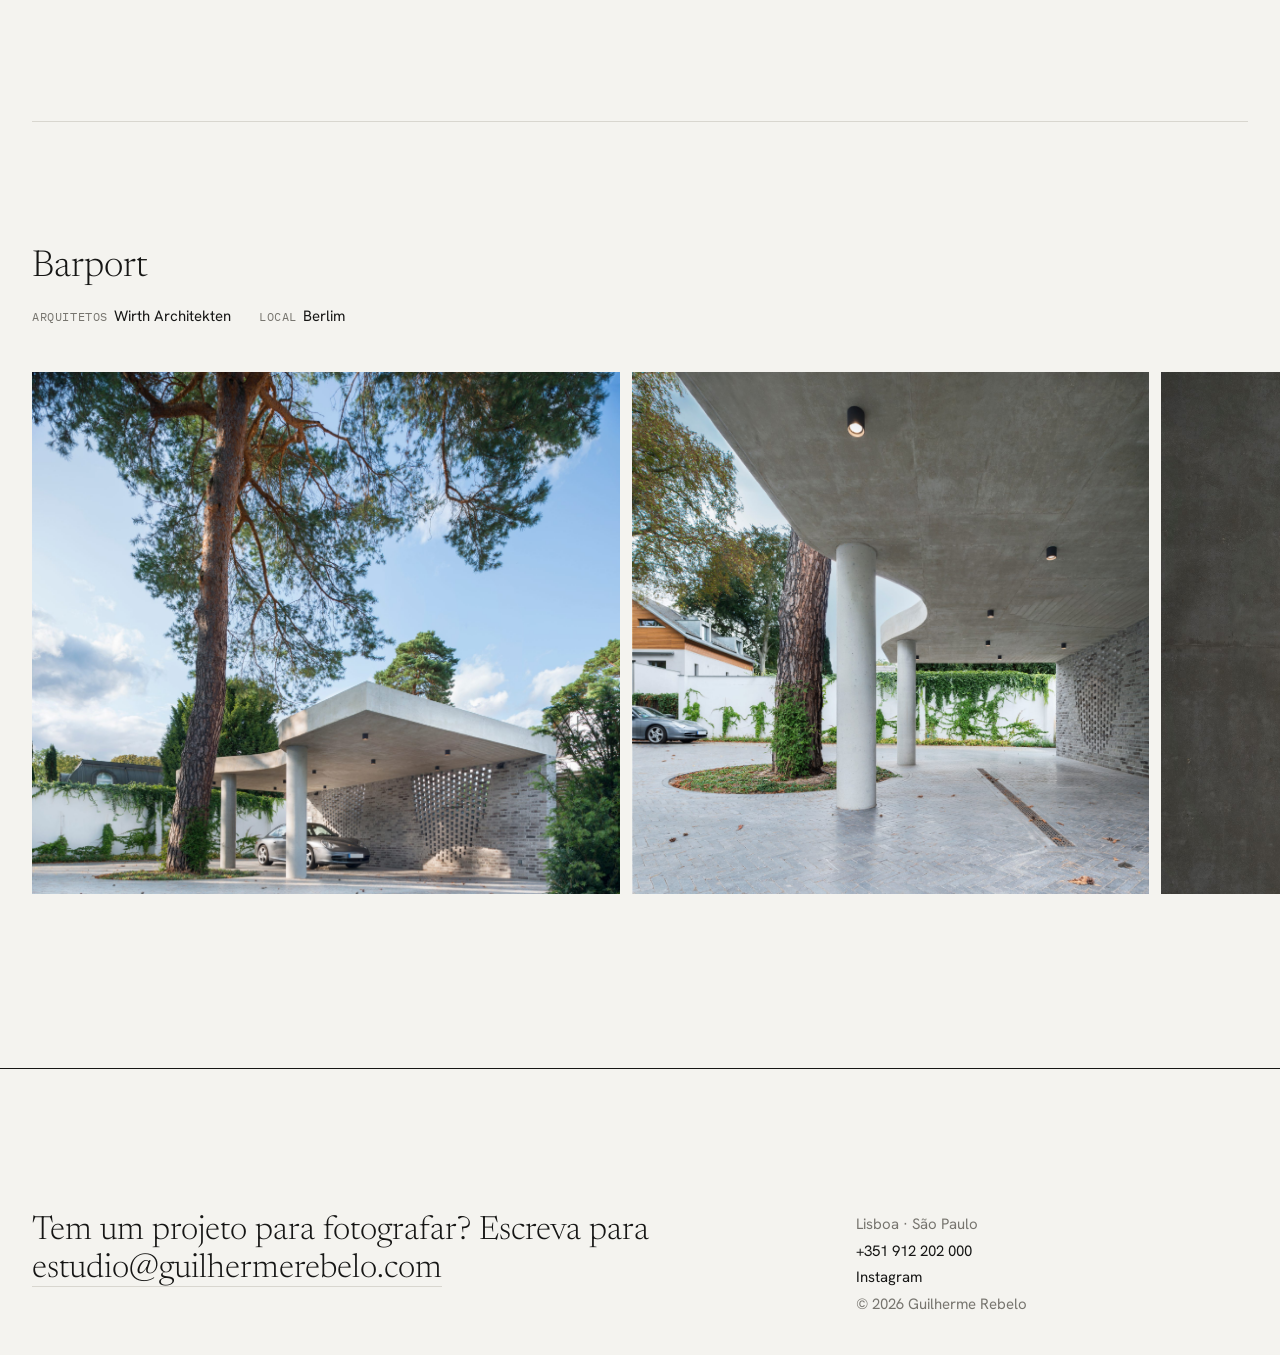
==== commit 0974347e: "Four images added to Holzhut" ====
--- a/index.html
+++ b/index.html
@@ -203,8 +203,12 @@
 				<img src="images/holzhut-02.jpg" alt="o volume de madeira com o andar superior em grelha metálica escura em consola, contra o céu azul" width="2400" height="1600" loading="lazy">
 				<img src="images/holzhut-03.jpg" alt="esquina do edifício, com a grelha escura sobre a base de madeira e máquinas amarelas e vermelhas estacionadas" width="2400" height="1600" loading="lazy">
 				<img src="images/holzhut-05.jpg" alt="pormenor da estrutura de madeira e das chapas perfuradas pretas sob a consola" width="2400" height="2129" loading="lazy">
+				<img src="images/holzhut-11.jpg" alt="a escada em espiral de aço escuro vista de baixo, a subir entre os pisos até à claraboia, com pessoas nos patamares" width="1834" height="2400" loading="lazy">
 				<img src="images/holzhut-08.jpg" alt="escada em espiral de aço escuro num interior com pilares e teto de madeira" width="2024" height="2400" loading="lazy">
 				<img src="images/holzhut-10.jpg" alt="a escada em espiral vista de baixo, a subir entre os pisos de escritórios" width="1600" height="2400" loading="lazy">
+				<img src="images/holzhut-12.jpg" alt="a curva da escada com o guarda-corpos de barras escuras, junto a um pilar de madeira" width="1600" height="2400" loading="lazy">
+				<img src="images/holzhut-13.jpg" alt="os degraus e as barras pretas da escada em contraluz, diante de uma janela e do teto de madeira" width="1870" height="2400" loading="lazy">
+				<img src="images/holzhut-14.jpg" alt="a escada em espiral vista do piso de escritórios, com um pilar de madeira e um homem a passar ao fundo" width="1600" height="2400" loading="lazy">
 			</div>
 		</section>
 
